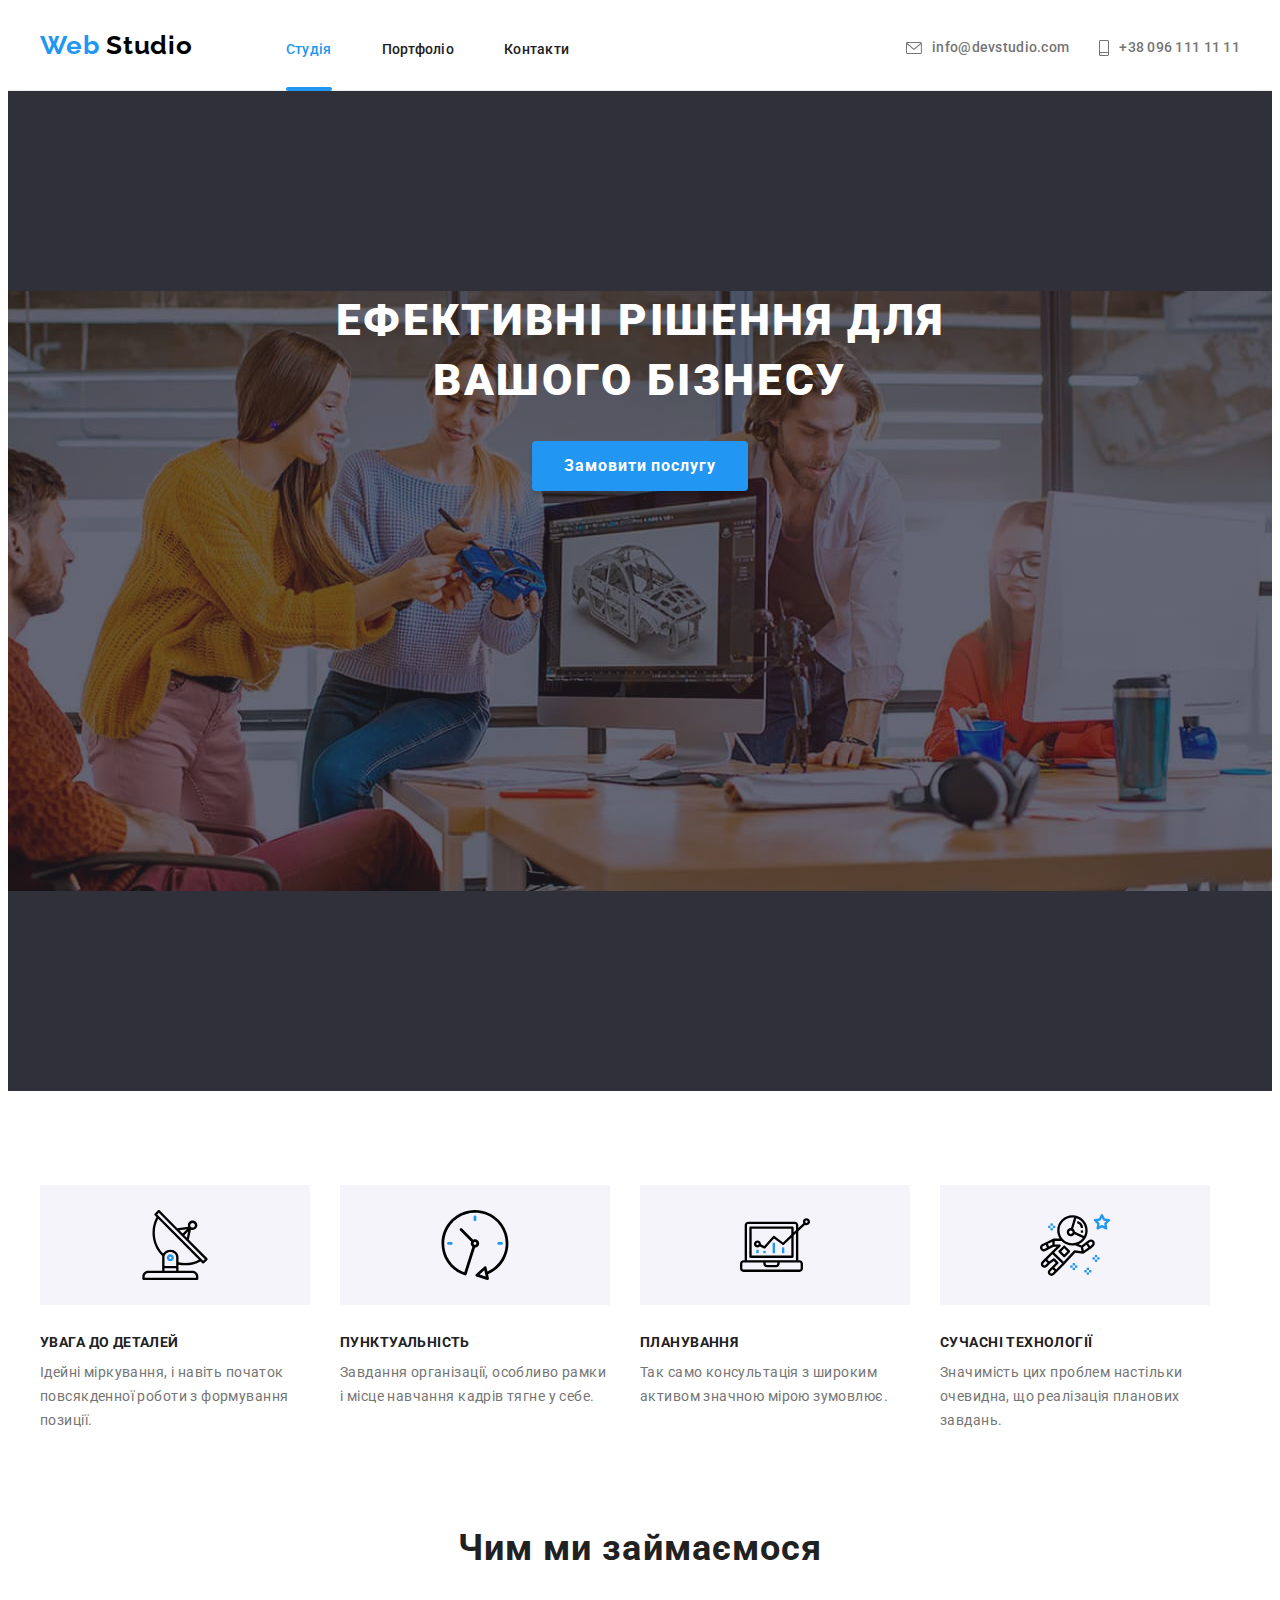
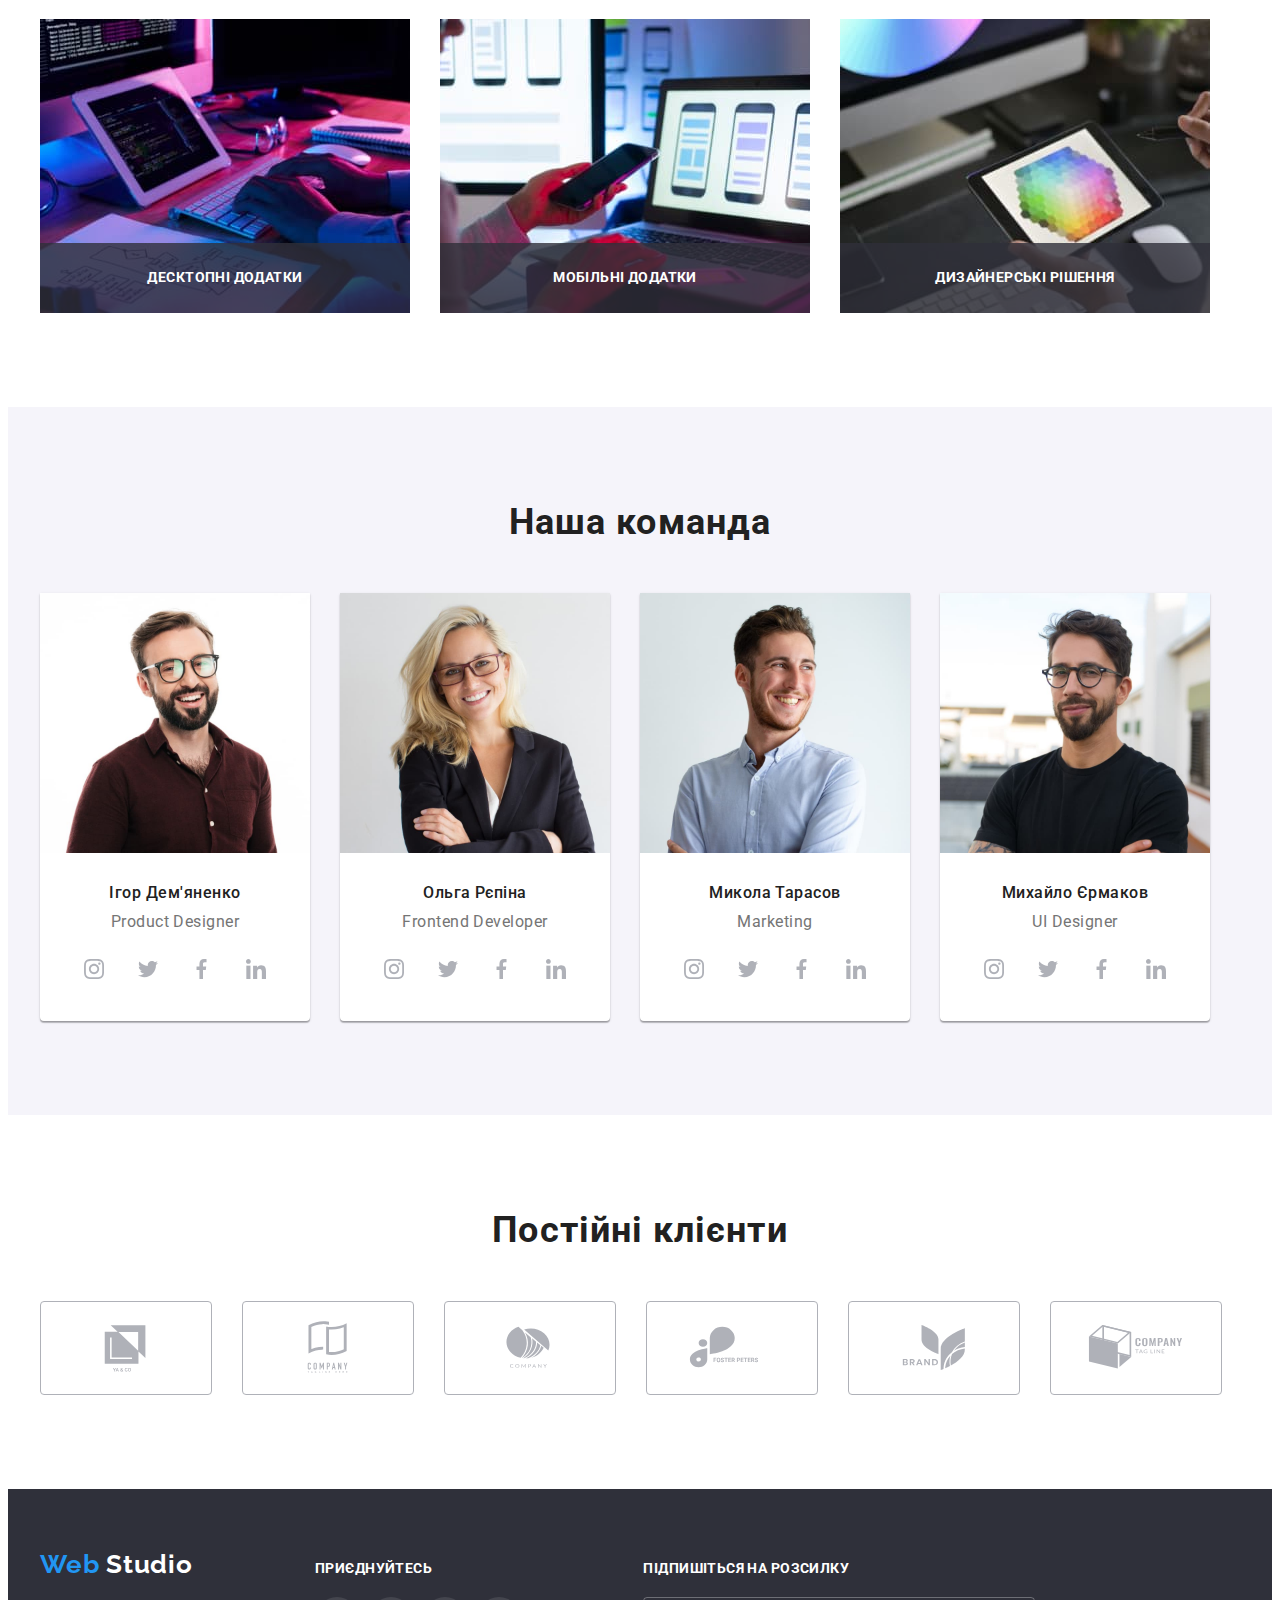
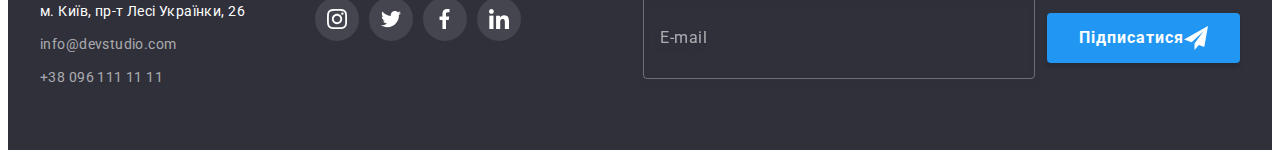
==== index.html @ bc2f4145 "Initial commit" ====
<!DOCTYPE html>
<html lang="uk">
	<head>
		<meta charset="UTF-8" />
		<meta http-equiv="X-UA-Compatible" content="IE=edge" />
		<meta name="viewport" content="width=device-width, initial-scale=1.0" />
		<title>Студія</title>
		<link
			href="https://fonts.googleapis.com/css2?family=Raleway:wght@700&family=Roboto:wght@400;500;700;900&display=swap"
			rel="stylesheet"
		/>
		<link
			rel="stylesheet"
			href="https://cdnjs.cloudflare.com/ajax/libs/modern-normalize/1.1.0/modern-normalize.min.css"
			integrity="sha512-wpPYUAdjBVSE4KJnH1VR1HeZfpl1ub8YT/NKx4PuQ5NmX2tKuGu6U/JRp5y+Y8XG2tV+wKQpNHVUX03MfMFn9Q=="
			crossorigin="anonymous"
			referrerpolicy="no-referrer"
		/>
		<link rel="stylesheet" href="./css/main.min.css" />
	</head>
	<body>
		<header class="header">
			<div class="container">
				<div class="header__block">
					<nav class="nav">
						<a href="./index.html" lang="en" class="logo--header logo">
							<span class="logo__accent">Web</span>
							Studio
						</a>

						<ul class="list nav__list">
							<li class="nav__item"><a href="./index.html" class="nav__link nav__link--current">Студія</a></li>
							<li class="nav__item"><a href="./portfolio.html" class="nav__link">Портфоліо</a></li>
							<li class="nav__item"><a href="" class="nav__link">Контакти</a></li>
						</ul>
					</nav>
					<ul class="list contacts">
						<li>
							<a class="contacts__link" href="mailto:info@devstudio.com">
								<svg class="contacts__icon" width="16" height="12">
									<use href="./images/icons.svg#icon-envelope"></use>
								</svg>
								<span>info@devstudio.com</span>
							</a>
						</li>
						<li>
							<a class="contacts__link" href="tel:+380961111111">
								<svg class="contacts__icon" width="10" height="16">
									<use href="./images/icons.svg#icon-smartphone"></use>
								</svg>
								<span>+38 096 111 11 11</span>
							</a>
						</li>
					</ul>
				</div>
			</div>
		</header>

		<main>
			<!-- Hero -->
			<section class="hero">
				<div class="container">
					<h1 class="hero__title">
						Ефективні рішення для
						<br />
						вашого бізнесу
					</h1>
					<button class="button" type="button" data-modal-open>Замовити послугу</button>
				</div>
			</section>

			<!-- Особливості -->

			<section class="section">
				<div class="container">
					<h2 class="section__title visuallyHidden">Особливості</h2>
					<ul class="features list">
						<li class="features__item">
							<div class="features__container">
								<svg class="features-icon" width="70" height="70">
									<use href="./images/icons.svg#icon-antenna"></use>
								</svg>
							</div>
							<h3 class="features__title">УВАГА ДО ДЕТАЛЕЙ</h3>
							<p class="features__description">
								Ідейні міркування, і навіть початок повсякденної роботи з формування позиції.
							</p>
						</li>
						<li class="features__item">
							<div class="features__container">
								<svg class="features-icon" width="70" height="70">
									<use href="./images/icons.svg#icon-clock"></use>
								</svg>
							</div>
							<h3 class="features__title">ПУНКТУАЛЬНІСТЬ</h3>
							<p class="features__description">
								Завдання організації, особливо рамки і місце навчання кадрів тягне у себе.
							</p>
						</li>
						<li class="features__item">
							<div class="features__container">
								<svg class="features-icon" width="70" height="70">
									<use href="./images/icons.svg#icon-diagram"></use>
								</svg>
							</div>
							<h3 class="features__title">ПЛАНУВАННЯ</h3>
							<p class="features__description">Так само консультація з широким активом значною мірою зумовлює.</p>
						</li>
						<li class="features__item">
							<div class="features__container">
								<svg class="features-icon" width="70" height="70">
									<use href="./images/icons.svg#icon-astronaut"></use>
								</svg>
							</div>
							<h3 class="features__title">СУЧАСНІ ТЕХНОЛОГІЇ</h3>
							<p class="features__description">
								Значимість цих проблем настільки очевидна, що реалізація планових завдань.
							</p>
						</li>
					</ul>
				</div>
			</section>

			<!-- Чим ми займаємося -->
			<section class="section section--works">
				<div class="container">
					<h2 class="section__title">Чим ми займаємося</h2>
					<ul class="examples list">
						<li class="examples__item">
							<img src="./images/img-block3-1.jpg" alt="Ноутбук і клавіатура" width="370" height="294" />
							<div class="examples__case"><h3 class="examples__title">Десктопні додатки</h3></div>
						</li>
						<li class="examples__item">
							<img src="./images/img-block3-2.jpg" alt="Телефон" width="370" height="294" />
							<div class="examples__case"><h3 class="examples__title">Мобільні додатки</h3></div>
						</li>
						<li class="examples__item">
							<img src="./images/img-block3-3.jpg" alt="Планшет" width="370" height="294" />
							<div class="examples__case"><h3 class="examples__title">Дизайнерські рішення</h3></div>
						</li>
					</ul>
				</div>
			</section>

			<!-- Наша команда  -->
			<section class="section section--team">
				<div class="container">
					<h2 class="section__title">Наша команда</h2>
					<ul class="team list">
						<li class="team__item">
							<img class="team__img" src="./images/ihor.jpg" alt="Член команди Ігор" width="270" height="260" />
							<h3 class="team__title">Ігор Дем'яненко</h3>
							<p class="team__description">Product Designer</p>
							<ul class="socials list">
								<li>
									<a
										href=""
										class="socials__link"
										target="_blank"
										rel="noreferrer noopener"
										aria-label="Instagram-icon"
									>
										<svg class="socials__icon" width="20" height="20">
											<use href="./images/icons.svg#icon-instagram"></use>
										</svg>
									</a>
								</li>
								<li>
									<a href="" class="socials__link" target="_blank" rel="noreferrer noopener" aria-label="Twitter-icon">
										<svg class="socials__icon" width="20" height="20">
											<use href="./images/icons.svg#icon-twitter"></use>
										</svg>
									</a>
								</li>
								<li>
									<a href="" class="socials__link" target="_blank" rel="noreferrer noopener" aria-label="Facebook-icon">
										<svg class="socials__icon" width="20" height="20">
											<use href="./images/icons.svg#icon-fecabook"></use>
										</svg>
									</a>
								</li>
								<li>
									<a href="" class="socials__link" target="_blank" rel="noreferrer noopener" aria-label="Linkedin-icon">
										<svg class="socials__icon" width="20" height="20">
											<use href="./images/icons.svg#icon-linkedin"></use>
										</svg>
									</a>
								</li>
							</ul>
						</li>
						<li class="team__item">
							<img class="team__img" src="./images/olga.jpg" alt="Член команди Ольга" width="270" height="260" />
							<h3 class="team__title">Ольга Рєпіна</h3>
							<p class="team__description">Frontend Developer</p>
							<ul class="socials list">
								<li>
									<a
										href=""
										class="socials__link"
										target="_blank"
										rel="noreferrer noopener"
										aria-label="Instagram-icon"
									>
										<svg class="socials__icon" width="20" height="20">
											<use href="./images/icons.svg#icon-instagram"></use>
										</svg>
									</a>
								</li>
								<li>
									<a href="" class="socials__link" target="_blank" rel="noreferrer noopener" aria-label="Twitter-icon">
										<svg class="socials__icon" width="20" height="20">
											<use href="./images/icons.svg#icon-twitter"></use>
										</svg>
									</a>
								</li>
								<li>
									<a href="" class="socials__link" target="_blank" rel="noreferrer noopener" aria-label="Facebook-icon">
										<svg class="socials__icon" width="20" height="20">
											<use href="./images/icons.svg#icon-fecabook"></use>
										</svg>
									</a>
								</li>
								<li>
									<a href="" class="socials__link" target="_blank" rel="noreferrer noopener" aria-label="Linkedin-icon">
										<svg class="socials__icon" width="20" height="20">
											<use href="./images/icons.svg#icon-linkedin"></use>
										</svg>
									</a>
								</li>
							</ul>
						</li>
						<li class="team__item">
							<img class="team__img" src="./images/mykola.jpg" alt="Член команди Микола" width="270" height="260" />
							<h3 class="team__title">Микола Тарасов</h3>
							<p class="team__description">Marketing</p>
							<ul class="socials list">
								<li>
									<a
										href=""
										class="socials__link"
										target="_blank"
										rel="noreferrer noopener"
										aria-label="Instagram-icon"
									>
										<svg class="socials__icon" width="20" height="20">
											<use href="./images/icons.svg#icon-instagram"></use>
										</svg>
									</a>
								</li>
								<li>
									<a href="" class="socials__link" target="_blank" rel="noreferrer noopener" aria-label="Twitter-icon">
										<svg class="socials__icon" width="20" height="20">
											<use href="./images/icons.svg#icon-twitter"></use>
										</svg>
									</a>
								</li>
								<li>
									<a href="" class="socials__link" target="_blank" rel="noreferrer noopener" aria-label="Facebook-icon">
										<svg class="socials__icon" width="20" height="20">
											<use href="./images/icons.svg#icon-fecabook"></use>
										</svg>
									</a>
								</li>
								<li>
									<a href="" class="socials__link" target="_blank" rel="noreferrer noopener" aria-label="Linkedin-icon">
										<svg class="socials__icon" width="20" height="20">
											<use href="./images/icons.svg#icon-linkedin"></use>
										</svg>
									</a>
								</li>
							</ul>
						</li>
						<li class="team__item">
							<img class="team__img" src="./images/mykhailo.jpg" alt="Член команди Михайло" width="270" height="260" />
							<h3 class="team__title">Михайло Єрмаков</h3>
							<p class="team__description">UI Designer</p>
							<ul class="socials list">
								<li>
									<a
										href=""
										class="socials__link"
										target="_blank"
										rel="noreferrer noopener"
										aria-label="Instagram-icon"
									>
										<svg class="socials__icon" width="20" height="20">
											<use href="./images/icons.svg#icon-instagram"></use>
										</svg>
									</a>
								</li>
								<li>
									<a href="" class="socials__link" target="_blank" rel="noreferrer noopener" aria-label="Twitter-icon">
										<svg class="socials__icon" width="20" height="20">
											<use href="./images/icons.svg#icon-twitter"></use>
										</svg>
									</a>
								</li>
								<li>
									<a href="" class="socials__link" target="_blank" rel="noreferrer noopener" aria-label="Facebook-icon">
										<svg class="socials__icon" width="20" height="20">
											<use href="./images/icons.svg#icon-fecabook"></use>
										</svg>
									</a>
								</li>
								<li>
									<a href="" class="socials__link" target="_blank" rel="noreferrer noopener" aria-label="Linkedin-icon">
										<svg class="socials__icon" width="20" height="20">
											<use href="./images/icons.svg#icon-linkedin"></use>
										</svg>
									</a>
								</li>
							</ul>
						</li>
					</ul>
				</div>
			</section>

			<!-- Клієнти -->

			<section class="section">
				<div class="container">
					<h2 class="section__title">Постійні клієнти</h2>

					<ul class="clients list">
						<li>
							<a href="" class="clients__link" target="_blank" rel="noreferrer noopener" aria-label="Company 1">
								<svg class="clients__icon" width="106" height="60">
									<use href="./images/icons.svg#icon-ya-co"></use>
								</svg>
							</a>
						</li>
						<li>
							<a href="" class="clients__link" target="_blank" rel="noreferrer noopener" aria-label="Company 2">
								<svg class="clients__icon" width="106" height="60">
									<use href="./images/icons.svg#icon-tagline-here"></use>
								</svg>
							</a>
						</li>
						<li>
							<a href="" class="clients__link" target="_blank" rel="noreferrer noopener" aria-label="Company 3">
								<svg class="clients__icon" width="106" height="60">
									<use href="./images/icons.svg#icon-company"></use>
								</svg>
							</a>
						</li>
						<li>
							<a href="" class="clients__link" target="_blank" rel="noreferrer noopener" aria-label="Company 4">
								<svg class="clients__icon" width="106" height="60">
									<use href="./images/icons.svg#icon-foster"></use>
								</svg>
							</a>
						</li>
						<li>
							<a href="" class="clients__link" target="_blank" rel="noreferrer noopener" aria-label="Company 5">
								<svg class="clients__icon" width="106" height="60">
									<use href="./images/icons.svg#icon-brand"></use>
								</svg>
							</a>
						</li>
						<li>
							<a href="" class="clients__link" target="_blank" rel="noreferrer noopener" aria-label="Company 6">
								<svg class="clients__icon" width="106" height="60">
									<use href="./images/icons.svg#icon-tag-line"></use>
								</svg>
							</a>
						</li>
					</ul>
				</div>
			</section>
		</main>

		<footer class="footer">
			<div class="container">
				<div class="footer--flex">
					<div>
						<a class="logo--footer logo" href="./index.html" lang="en">
							<span class="logo__accent">Web</span>
							Studio
						</a>
						<address>
							<ul class="address list">
								<li class="address__item">
									<a
										href="https://www.google.com/maps/d/embed?mid=10uSM3H-mIU3GznYo2szRIEphczw&hl=en_US&ehbc=2E312F"
										target="_blank"
										rel="noopener noreferrer nofollow"
										class="address__link address__link--location"
									>
										м. Київ, пр-т Лесі Українки, 26
									</a>
								</li>
								<li class="address__item">
									<a class="address__link" href="mailto:info@devstudio.com">info@devstudio.com</a>
								</li>
								<li class="address__item"><a class="address__link" href="tel:+380961111111">+38 096 111 11 11</a></li>
							</ul>
						</address>
					</div>
					<div>
						<p class="footer__text">приєднуйтесь</p>
						<ul class="socials list">
							<li>
								<a
									href=""
									class="socials__link--footer socials__link"
									target="_blank"
									rel="noreferrer noopener"
									aria-label="Instagram-icon"
								>
									<svg class="socials__icon" width="20" height="20">
										<use href="./images/icons.svg#icon-instagram"></use>
									</svg>
								</a>
							</li>
							<li>
								<a
									href=""
									class="socials__link--footer socials__link"
									target="_blank"
									rel="noreferrer noopener"
									aria-label="Twitter-icon"
								>
									<svg class="socials__icon" width="20" height="20">
										<use href="./images/icons.svg#icon-twitter"></use>
									</svg>
								</a>
							</li>
							<li>
								<a
									href=""
									class="socials__link--footer socials__link"
									target="_blank"
									rel="noreferrer noopener"
									aria-label="Facebook-icon"
								>
									<svg class="socials__icon" width="20" height="20">
										<use href="./images/icons.svg#icon-fecabook"></use>
									</svg>
								</a>
							</li>
							<li>
								<a
									href=""
									class="socials__link--footer socials__link"
									target="_blank"
									rel="noreferrer noopener"
									aria-label="Linkedin-icon"
								>
									<svg class="socials__icon" width="20" height="20">
										<use href="./images/icons.svg#icon-linkedin"></use>
									</svg>
								</a>
							</li>
						</ul>
					</div>
					<div class="subscription">
						<p class="footer__text">Підпишіться на розсилку</p>
						<form class="form">
							<input class="form__field" type="email" name="email" placeholder="E-mail" />
							<button class="button" type="submit" data-modal-open>
								Підписатися
								<svg class="button__icon" width="24" height="24">
									<use href="./images/icons.svg#icon-send"></use>
								</svg>
							</button>
						</form>
					</div>
				</div>
			</div>
		</footer>
		<!-- Модальне вікно -->
		<div class="backdrop is-hidden" data-modal>
			<div class="modal">
				<button type="button" class="close" data-modal-close>
					<svg class="close__icon" width="18" height="18">
						<use href="./images/icons.svg#icon-close"></use>
					</svg>
				</button>
				<div class="container--form">
					<strong class="modal__label">Залиште свої дані, ми вам передзвонимо</strong>
					<form class="modalform">
						<div class="modalform__part">
							<label for="name" class="modalform__label">Ім'я</label>
							<div class="modalform__wrapper">
								<input type="text" name="username" id="name" class="modalform__field" />
								<svg class="modalform__icon" width="18" height="18">
									<use href="./images/icons.svg#icon-person"></use>
								</svg>
							</div>
						</div>
						<div class="modalform__part">
							<label for="telephone" class="modalform__label">Телефон</label>
							<div class="modalform__wrapper">
								<input type="tel" name="telephone" id="telephone" class="modalform__field" />
								<svg class="modalform__icon" width="18" height="18">
									<use href="./images/icons.svg#icon-phone"></use>
								</svg>
							</div>
						</div>
						<div class="modalform__part">
							<label for="mail" class="modalform__label">Пошта</label>
							<div class="modalform__wrapper">
								<input type="email" name="email" id="mail" class="modalform__field" />
								<svg class="modalform__icon" width="18" height="18">
									<use href="./images/icons.svg#icon-email"></use>
								</svg>
							</div>
						</div>
						<div class="modalform__textarea">
							<label for="user_message" class="modalform__label">Коментар</label>
							<textarea
								class="modalform__field--textarea modalform__field"
								name="comment"
								id="user_message"
								rows="5"
								placeholder="Введіть текст"
							></textarea>
						</div>
						<div class="modalform__agreement">
							<input class="modalform__checkbox" type="checkbox" id="user_agreement" />
							<label class="modalform__text" for="user_agreement">
								Погоджуюся з розсилкою та приймаю
								<a class="modalform__link" href="">Умови договору</a>
							</label>
						</div>
						<button class="button button--modal" type="submit" data-modal-open>Відправити</button>
					</form>
				</div>
			</div>
		</div>

		<script src="./modal.js"></script>
	</body>
</html>
---- css/main.min.css ----
.list{list-style:none}h1,h2,h3,h4,h5,h6,p,ul{margin:0;padding:0}img{display:block;max-width:100%;height:auto}body{background-color:#fff;color:#757575;font-family:Roboto,sans-serif}.container{width:1200px;padding-left:15px;padding-right:15px;margin:0 auto}.section{padding-top:94px;padding-bottom:94px}.section__title{margin-bottom:50px;color:#212121;font-size:36px;line-height:1.17;text-align:center;letter-spacing:.03em}.visuallyHidden{position:absolute;white-space:nowrap;width:1px;height:1px;overflow:hidden;border:0;padding:0;clip:rect(0 0 0 0);-webkit-clip-path:inset(50%);clip-path:inset(50%);margin:-1px}.button{margin-left:auto;margin-right:auto;padding:10px 32px;border:0;-webkit-box-shadow:0px 4px 4px rgba(0,0,0,.15);box-shadow:0px 4px 4px rgba(0,0,0,.15);border-radius:4px;background-color:#2196f3;color:#fff;font-family:"Roboto";font-style:normal;font-weight:700;font-size:16px;line-height:1.88;display:-webkit-box;display:-ms-flexbox;display:flex;-webkit-box-align:center;-ms-flex-align:center;align-items:center;text-align:center;letter-spacing:.06em;-webkit-transition:-webkit-transform 250ms cubic-bezier(0.4, 0, 0.2, 1);transition:-webkit-transform 250ms cubic-bezier(0.4, 0, 0.2, 1);transition:transform 250ms cubic-bezier(0.4, 0, 0.2, 1);transition:transform 250ms cubic-bezier(0.4, 0, 0.2, 1), -webkit-transform 250ms cubic-bezier(0.4, 0, 0.2, 1);-webkit-transform:scale(1);transform:scale(1);cursor:pointer}.button:hover,.button:focus{-webkit-transform:scale(1.1);transform:scale(1.1)}.button--footer{display:-webkit-box;display:-ms-flexbox;display:flex;-webkit-box-align:center;-ms-flex-align:center;align-items:center;gap:10px;padding-left:28px;padding-right:28px}.button__icon{fill:currentColor}.button--modal{padding-left:52px;padding-right:52px}.logo{text-decoration:none;font-family:Raleway,sans-serif;font-weight:700;font-size:26px;line-height:1.19;letter-spacing:.03em}.logo--header{color:#000}.logo__accent{color:#2196f3}.logo--footer{display:inline-block;margin-bottom:20px;color:#fff}.header{padding-top:0;padding-bottom:0;border-style:solid;border-color:#ececec;border-right-width:0;border-top-width:0;border-left-width:0;border-bottom-width:1px}.header__block{display:-webkit-box;display:-ms-flexbox;display:flex;-webkit-box-align:baseline;-ms-flex-align:baseline;align-items:baseline}.nav{display:-webkit-box;display:-ms-flexbox;display:flex;-webkit-box-align:baseline;-ms-flex-align:baseline;align-items:baseline}.nav__list{display:-webkit-box;display:-ms-flexbox;display:flex;margin-left:93px;gap:50px}.contacts{display:-webkit-box;display:-ms-flexbox;display:flex;-webkit-box-align:center;-ms-flex-align:center;align-items:center;margin-left:auto;gap:30px}.nav__list,.contacts{font-weight:500;font-size:14px;line-height:1.14;letter-spacing:.02em}.nav__link{display:block;padding-top:32px;padding-bottom:32px;color:#212121;text-decoration:none;-webkit-transition:color 250ms cubic-bezier(0.4, 0, 0.2, 1);transition:color 250ms cubic-bezier(0.4, 0, 0.2, 1)}.nav__link:hover,.nav__link:focus{color:#2196f3}.contacts__link{display:-webkit-box;display:-ms-flexbox;display:flex;-webkit-box-align:center;-ms-flex-align:center;align-items:center;gap:10px;padding-top:32px;padding-bottom:32px;color:#757575;text-decoration:none;-webkit-transition:color 250ms cubic-bezier(0.4, 0, 0.2, 1);transition:color 250ms cubic-bezier(0.4, 0, 0.2, 1)}.contacts__link:hover,.contacts__link:focus{color:#2196f3}.contacts__icon{fill:currentColor}.nav__link--current{position:relative;color:#2196f3}.nav__link--current::after{position:absolute;left:0;bottom:0;-webkit-transform:translateY(1px);transform:translateY(1px);content:"";display:inline-block;width:100%;height:4px;background-color:#2196f3;border-radius:2px}.hero{max-width:1600px;height:600px;margin:0 auto;padding-top:200px;padding-bottom:200px;background-color:#2f303a;background-image:-webkit-gradient(linear, right top, left top, from(rgba(47, 48, 58, 0.4)), to(rgba(47, 48, 58, 0.4))),url(../images/hero.jpg);background-image:linear-gradient(to left, rgba(47, 48, 58, 0.4), rgba(47, 48, 58, 0.4)),url(../images/hero.jpg);background-repeat:no-repeat;background-position:center}.hero__title{margin-bottom:30px;color:#fff;font-weight:900;font-size:44px;line-height:1.36;text-align:center;letter-spacing:.06em;text-transform:uppercase}.features{display:-webkit-box;display:-ms-flexbox;display:flex;gap:30px}.features__container{display:-webkit-box;display:-ms-flexbox;display:flex;-webkit-box-pack:center;-ms-flex-pack:center;justify-content:center;-webkit-box-align:center;-ms-flex-align:center;align-items:center;width:270px;height:120px;margin-bottom:30px;background-color:#f5f4fa}.features__item{--items: 4;-ms-flex-preferred-size:calc((100%- (3-1) *30px) /3);flex-basis:calc((100%- (3-1) *30px) /3)}.features__title{padding-bottom:10px;color:#212121;font-size:14px;line-height:1.14;letter-spacing:.03em;text-transform:uppercase}.features__description{width:270px;font-size:14px;line-height:1.71;letter-spacing:.03em}.section--works{padding-top:0}.examples{display:-webkit-box;display:-ms-flexbox;display:flex;gap:30px}.examples__item{position:relative}.examples__case{position:absolute;bottom:0;left:0;display:-webkit-box;display:-ms-flexbox;display:flex;width:100%;min-height:70px;-webkit-box-align:center;-ms-flex-align:center;align-items:center;-webkit-box-pack:center;-ms-flex-pack:center;justify-content:center;background-color:rgba(47,48,58,.8);z-index:10}.examples__title{font-size:14px;line-height:1.14;text-align:center;letter-spacing:.03em;text-transform:uppercase;color:#fff}.section--team{background-color:#f5f4fa}.team{display:-webkit-box;display:-ms-flexbox;display:flex;gap:30px}.team__item{width:270px;height:428px;background:#fff;-webkit-box-shadow:0px 1px 3px rgba(0,0,0,.12),0px 1px 1px rgba(0,0,0,.14),0px 2px 1px rgba(0,0,0,.2);box-shadow:0px 1px 3px rgba(0,0,0,.12),0px 1px 1px rgba(0,0,0,.14),0px 2px 1px rgba(0,0,0,.2);border-radius:0px 0px 4px 4px}.team__img{margin-bottom:30px}.team__title{margin-bottom:10px;color:#212121;font-weight:500;font-size:16px;line-height:1.19;text-align:center;letter-spacing:.03em}.team__description{margin-bottom:16px;font-size:16px;line-height:1.19;text-align:center;letter-spacing:.03em}.socials{display:-webkit-box;display:-ms-flexbox;display:flex;-webkit-box-pack:center;-ms-flex-pack:center;justify-content:center;-webkit-box-align:center;-ms-flex-align:center;align-items:center;gap:10px}.socials__link{display:-webkit-box;display:-ms-flexbox;display:flex;-webkit-box-pack:center;-ms-flex-pack:center;justify-content:center;-webkit-box-align:center;-ms-flex-align:center;align-items:center;width:44px;height:44px;border-radius:50%;color:#afb1b8;-webkit-transition:color 250ms cubic-bezier(0.4, 0, 0.2, 1),background-color 250ms cubic-bezier(0.4, 0, 0.2, 1);transition:color 250ms cubic-bezier(0.4, 0, 0.2, 1),background-color 250ms cubic-bezier(0.4, 0, 0.2, 1)}.socials__link:hover,.socials__link:focus{background-color:#2196f3;color:#fff}.socials__icon{display:block;fill:currentColor}.socials__link--footer{color:#fff;background-color:rgba(255,255,255,.1);-webkit-transition:background-color 250ms cubic-bezier(0.4, 0, 0.2, 1);transition:background-color 250ms cubic-bezier(0.4, 0, 0.2, 1)}.clients{display:-webkit-box;display:-ms-flexbox;display:flex;-webkit-box-align:center;-ms-flex-align:center;align-items:center;gap:30px}.clients__link{display:-webkit-box;display:-ms-flexbox;display:flex;-webkit-box-pack:center;-ms-flex-pack:center;justify-content:center;-webkit-box-align:center;-ms-flex-align:center;align-items:center;width:170px;height:92px;color:#afb1b8;border:1px solid #afb1b8;border-radius:4px;-webkit-transition:color 250ms cubic-bezier(0.4, 0, 0.2, 1),border 250ms cubic-bezier(0.4, 0, 0.2, 1);transition:color 250ms cubic-bezier(0.4, 0, 0.2, 1),border 250ms cubic-bezier(0.4, 0, 0.2, 1)}.clients__link:hover,.clients__link:focus{color:#2196f3;border:1px solid #2196f3}.clients__icon{display:block;fill:currentColor}.footer{background-color:#2f303a;padding-top:60px;padding-bottom:60px}.footer--flex{display:-webkit-box;display:-ms-flexbox;display:flex;gap:70px;-webkit-box-align:baseline;-ms-flex-align:baseline;align-items:baseline}.address__item:not(:last-child){margin-bottom:9px}.address__link{color:rgba(255,255,255,.6);text-decoration:none;font-family:"Roboto";font-style:normal;font-weight:400;font-size:14px;line-height:1.71;letter-spacing:.03em}.address__link--location{color:#fff}.footer__text{margin-bottom:20px;font-weight:700;font-size:14px;line-height:1.14;letter-spacing:.03em;text-transform:uppercase;color:#fff}.subscription{margin-left:auto}.form{display:-webkit-box;display:-ms-flexbox;display:flex;-webkit-box-align:center;-ms-flex-align:center;align-items:center;gap:12px}.form__field{width:358px;height:50px;border:1px solid rgba(255,255,255,.3);-webkit-filter:drop-shadow(0px 4px 4px rgba(0, 0, 0, 0.15));filter:drop-shadow(0px 4px 4px rgba(0, 0, 0, 0.15));border-radius:4px;padding:15px 16px;font-family:inherit;font-size:inherit;outline:1px solid rgba(0,0,0,0);background-color:inherit;-webkit-transition:outline 250ms cubic-bezier(0.4, 0, 0.2, 1);transition:outline 250ms cubic-bezier(0.4, 0, 0.2, 1)}.form__field:focus{outline:1px solid #2196f3}.form__field::-webkit-input-placeholder{font-size:16px;line-height:1.25;-webkit-box-align:center;align-items:center;letter-spacing:.03em;color:rgba(255,255,255,.6)}.form__field::-moz-placeholder{font-size:16px;line-height:1.25;align-items:center;letter-spacing:.03em;color:rgba(255,255,255,.6)}.form__field:-ms-input-placeholder{font-size:16px;line-height:1.25;-ms-flex-align:center;align-items:center;letter-spacing:.03em;color:rgba(255,255,255,.6)}.form__field::-ms-input-placeholder{font-size:16px;line-height:1.25;-ms-flex-align:center;align-items:center;letter-spacing:.03em;color:rgba(255,255,255,.6)}.form__field::placeholder{font-size:16px;line-height:1.25;-webkit-box-align:center;-ms-flex-align:center;align-items:center;letter-spacing:.03em;color:rgba(255,255,255,.6)}.backdrop{position:fixed;top:0;left:0;width:100%;height:100%;background-color:rgba(0,0,0,.2);opacity:1;-webkit-transition:opacity 250ms cubic-bezier(0.4, 0, 0.2, 1),visibility 250ms cubic-bezier(0.4, 0, 0.2, 1);transition:opacity 250ms cubic-bezier(0.4, 0, 0.2, 1),visibility 250ms cubic-bezier(0.4, 0, 0.2, 1);z-index:100}.backdrop.is-hidden{visibility:hidden;opacity:0;pointer-events:none}.backdrop.is-hidden .modal{-webkit-transform:translate(-50%, -50%) scale(0.8);transform:translate(-50%, -50%) scale(0.8)}.modal{position:absolute;top:50%;left:50%;-webkit-transform:translate(-50%, -50%) scale(1);transform:translate(-50%, -50%) scale(1);width:528px;min-height:581px;padding:40px;background-color:#fff;-webkit-transition:-webkit-transform 250ms cubic-bezier(0.4, 0, 0.2, 1);transition:-webkit-transform 250ms cubic-bezier(0.4, 0, 0.2, 1);transition:transform 250ms cubic-bezier(0.4, 0, 0.2, 1);transition:transform 250ms cubic-bezier(0.4, 0, 0.2, 1), -webkit-transform 250ms cubic-bezier(0.4, 0, 0.2, 1);z-index:1000}.close{position:absolute;top:8px;right:8px;display:-webkit-box;display:-ms-flexbox;display:flex;-webkit-box-pack:center;-ms-flex-pack:center;justify-content:center;-webkit-box-align:center;-ms-flex-align:center;align-items:center;width:30px;height:30px;border:1px solid rgba(0,0,0,.1);border-radius:50%;background-color:#fff;-webkit-transition:color 250ms cubic-bezier(0.4, 0, 0.2, 1);transition:color 250ms cubic-bezier(0.4, 0, 0.2, 1);cursor:pointer}.close:hover{color:#2196f3}.close__icon{fill:currentColor}.container--form{display:-webkit-box;display:-ms-flexbox;display:flex;-webkit-box-orient:vertical;-webkit-box-direction:normal;-ms-flex-direction:column;flex-direction:column;-webkit-box-align:center;-ms-flex-align:center;align-items:center}.modal__label{display:inline-block;font-size:20px;line-height:1.15;letter-spacing:.03em;color:#212121;margin-bottom:12px}.modalform{display:-webkit-box;display:-ms-flexbox;display:flex;-webkit-box-orient:vertical;-webkit-box-direction:normal;-ms-flex-direction:column;flex-direction:column}.modalform__part{display:-webkit-box;display:-ms-flexbox;display:flex;-webkit-box-orient:vertical;-webkit-box-direction:normal;-ms-flex-direction:column;flex-direction:column;margin-bottom:10px}.modalform__wrapper{position:relative}.modalform__wrapper:focus-within>.modalform__icon{fill:#2196f3}.modalform__label{font-size:12px;line-height:1.17;letter-spacing:.01em;color:#757575;margin-bottom:4px}.modalform__icon{position:absolute;top:50%;left:12px;-webkit-transform:translateY(-50%);transform:translateY(-50%);fill:currentColor;-webkit-transition:fill 250ms cubic-bezier(0.4, 0, 0.2, 1);transition:fill 250ms cubic-bezier(0.4, 0, 0.2, 1)}.modalform__field{width:448px;height:40px;border:1px solid rgba(33,33,33,.2);border-radius:4px;padding:12px 42px;font-family:inherit;font-size:inherit;outline:1px solid rgba(0,0,0,0);-webkit-transition:outline 250ms cubic-bezier(0.4, 0, 0.2, 1);transition:outline 250ms cubic-bezier(0.4, 0, 0.2, 1)}.modalform__field:focus{outline:1px solid #2196f3}.modalform__textarea{display:-webkit-box;display:-ms-flexbox;display:flex;-webkit-box-orient:vertical;-webkit-box-direction:normal;-ms-flex-direction:column;flex-direction:column;margin-bottom:20px}.modalform__field--textarea{width:448px;height:120px;padding-left:16px;padding-right:16px;resize:none}.modalform__field--textarea::-webkit-input-placeholder{font-size:12px;line-height:1.17;letter-spacing:.01em;color:rgba(117,117,117,.5)}.modalform__field--textarea::-moz-placeholder{font-size:12px;line-height:1.17;letter-spacing:.01em;color:rgba(117,117,117,.5)}.modalform__field--textarea:-ms-input-placeholder{font-size:12px;line-height:1.17;letter-spacing:.01em;color:rgba(117,117,117,.5)}.modalform__field--textarea::-ms-input-placeholder{font-size:12px;line-height:1.17;letter-spacing:.01em;color:rgba(117,117,117,.5)}.modalform__field--textarea::placeholder{font-size:12px;line-height:1.17;letter-spacing:.01em;color:rgba(117,117,117,.5)}.modalform__agreement{display:-webkit-box;display:-ms-flexbox;display:flex;-webkit-box-align:center;-ms-flex-align:center;align-items:center;gap:10px;padding-left:12px;margin-bottom:30px}.modalform__checkbox{-webkit-appearance:none;-moz-appearance:none;appearance:none;width:16px;height:15px;outline:2px solid #212121;outline-offset:-2px;border-radius:2px;background-position:center;background-repeat:no-repeat;background-size:0;background-image:url("data:image/svg+xml,%3Csvg width='13' height='10' viewBox='0 0 13 10' fill='none' xmlns='http://www.w3.org/2000/svg'%3E%3Cpath d='M1.95703 4.75166L1.88825 4.68604L1.81923 4.75141L0.93123 5.59258L0.854858 5.66492L0.930974 5.73753L4.42671 9.07236L4.49574 9.1382L4.56476 9.07236L12.069 1.91352L12.1449 1.84116L12.069 1.76881L11.1873 0.927644L11.1183 0.861826L11.0493 0.927611L4.49577 7.17353L1.95703 4.75166Z' fill='white' stroke='white' stroke-width='0.2'/%3E%3C/svg%3E%0A");-webkit-transition:outline-color 250ms cubic-bezier(0.4, 0, 0.2, 1),background-color 250ms cubic-bezier(0.4, 0, 0.2, 1);transition:outline-color 250ms cubic-bezier(0.4, 0, 0.2, 1),background-color 250ms cubic-bezier(0.4, 0, 0.2, 1)}.modalform__checkbox:checked{outline-color:#2196f3;background-color:#2196f3;background-size:11px 8px}.modalform__text{font-size:14px;line-height:1.71;letter-spacing:.03em;color:#757575;-webkit-user-select:none;-moz-user-select:none;-ms-user-select:none;user-select:none}.modalform__link{color:#2196f3;text-underline-offset:3px}.filter{display:-webkit-box;display:-ms-flexbox;display:flex;gap:8px;-webkit-box-pack:center;-ms-flex-pack:center;justify-content:center;margin-bottom:34px}.filter__marker{padding:6px 22px;border:0;border-radius:4px;background:#f5f4fa;color:#212121;font-family:"Roboto";font-style:normal;font-weight:500;font-size:16px;line-height:1.62;text-align:center;letter-spacing:.03em;-webkit-transition:background-color 250ms cubic-bezier(0.4, 0, 0.2, 1),color 250ms cubic-bezier(0.4, 0, 0.2, 1),-webkit-box-shadow 250ms cubic-bezier(0.4, 0, 0.2, 1);transition:background-color 250ms cubic-bezier(0.4, 0, 0.2, 1),color 250ms cubic-bezier(0.4, 0, 0.2, 1),-webkit-box-shadow 250ms cubic-bezier(0.4, 0, 0.2, 1);transition:background-color 250ms cubic-bezier(0.4, 0, 0.2, 1),color 250ms cubic-bezier(0.4, 0, 0.2, 1),box-shadow 250ms cubic-bezier(0.4, 0, 0.2, 1);transition:background-color 250ms cubic-bezier(0.4, 0, 0.2, 1),color 250ms cubic-bezier(0.4, 0, 0.2, 1),box-shadow 250ms cubic-bezier(0.4, 0, 0.2, 1),-webkit-box-shadow 250ms cubic-bezier(0.4, 0, 0.2, 1);cursor:pointer}.filter__marker:hover,.filter__marker:focus{-webkit-box-shadow:0px 3px 1px rgba(0,0,0,.1),0px 1px 2px rgba(0,0,0,.08),0px 2px 2px rgba(0,0,0,.12);box-shadow:0px 3px 1px rgba(0,0,0,.1),0px 1px 2px rgba(0,0,0,.08),0px 2px 2px rgba(0,0,0,.12);background-color:#2196f3;color:#fff}.filter__marker--current{padding:6px 25px;-webkit-box-shadow:0px 3px 1px rgba(0,0,0,.1),0px 1px 2px rgba(0,0,0,.08),0px 2px 2px rgba(0,0,0,.12);box-shadow:0px 3px 1px rgba(0,0,0,.1),0px 1px 2px rgba(0,0,0,.08),0px 2px 2px rgba(0,0,0,.12);background-color:#2196f3;color:#fff}.set{display:-webkit-box;display:-ms-flexbox;display:flex;-ms-flex-wrap:wrap;flex-wrap:wrap;gap:30px}.card{-ms-flex-preferred-size:calc((100%- (3-1) *30px) /3);flex-basis:calc((100%- (3-1) *30px) /3)}.card__link{-webkit-transition:-webkit-box-shadow 250ms cubic-bezier(0.4, 0, 0.2, 1);transition:-webkit-box-shadow 250ms cubic-bezier(0.4, 0, 0.2, 1);transition:box-shadow 250ms cubic-bezier(0.4, 0, 0.2, 1);transition:box-shadow 250ms cubic-bezier(0.4, 0, 0.2, 1), -webkit-box-shadow 250ms cubic-bezier(0.4, 0, 0.2, 1)}.card__link:hover,.card__link:focus{display:block;-webkit-box-shadow:0px 1px 1px rgba(0,0,0,.12),0px 4px 4px rgba(0,0,0,.06),1px 4px 6px rgba(0,0,0,.16);box-shadow:0px 1px 1px rgba(0,0,0,.12),0px 4px 4px rgba(0,0,0,.06),1px 4px 6px rgba(0,0,0,.16);-webkit-transform:translateY(0%);transform:translateY(0%)}.card__link:hover .card__blockOverflow{-webkit-transform:translateY(0%);transform:translateY(0%)}.card__case{position:relative;overflow:hidden}.card__blockOverflow{position:absolute;top:0;left:0;display:-webkit-box;display:-ms-flexbox;display:flex;-webkit-box-pack:center;-ms-flex-pack:center;justify-content:center;-webkit-box-align:center;-ms-flex-align:center;align-items:center;min-width:100%;height:294px;padding:24px;background-color:rgba(33,150,243,.9);color:#fff;-webkit-transition:-webkit-transform 250ms cubic-bezier(0.4, 0, 0.2, 1);transition:-webkit-transform 250ms cubic-bezier(0.4, 0, 0.2, 1);transition:transform 250ms cubic-bezier(0.4, 0, 0.2, 1);transition:transform 250ms cubic-bezier(0.4, 0, 0.2, 1), -webkit-transform 250ms cubic-bezier(0.4, 0, 0.2, 1);-webkit-transform:translateY(100%);transform:translateY(100%)}.card__description{font-weight:400;font-size:18px;line-height:1.56;letter-spacing:.03em}.card__text{padding:19px 23px;border:solid #eee;border-right-width:1px;border-bottom-width:1px;border-left-width:1px;border-top-width:0}.card__title{margin-bottom:4px;color:#212121;font-size:18px;line-height:2;letter-spacing:.06em}.card__class{font-size:16px;line-height:1.88;letter-spacing:.03em}/*# sourceMappingURL=main.min.css.map */
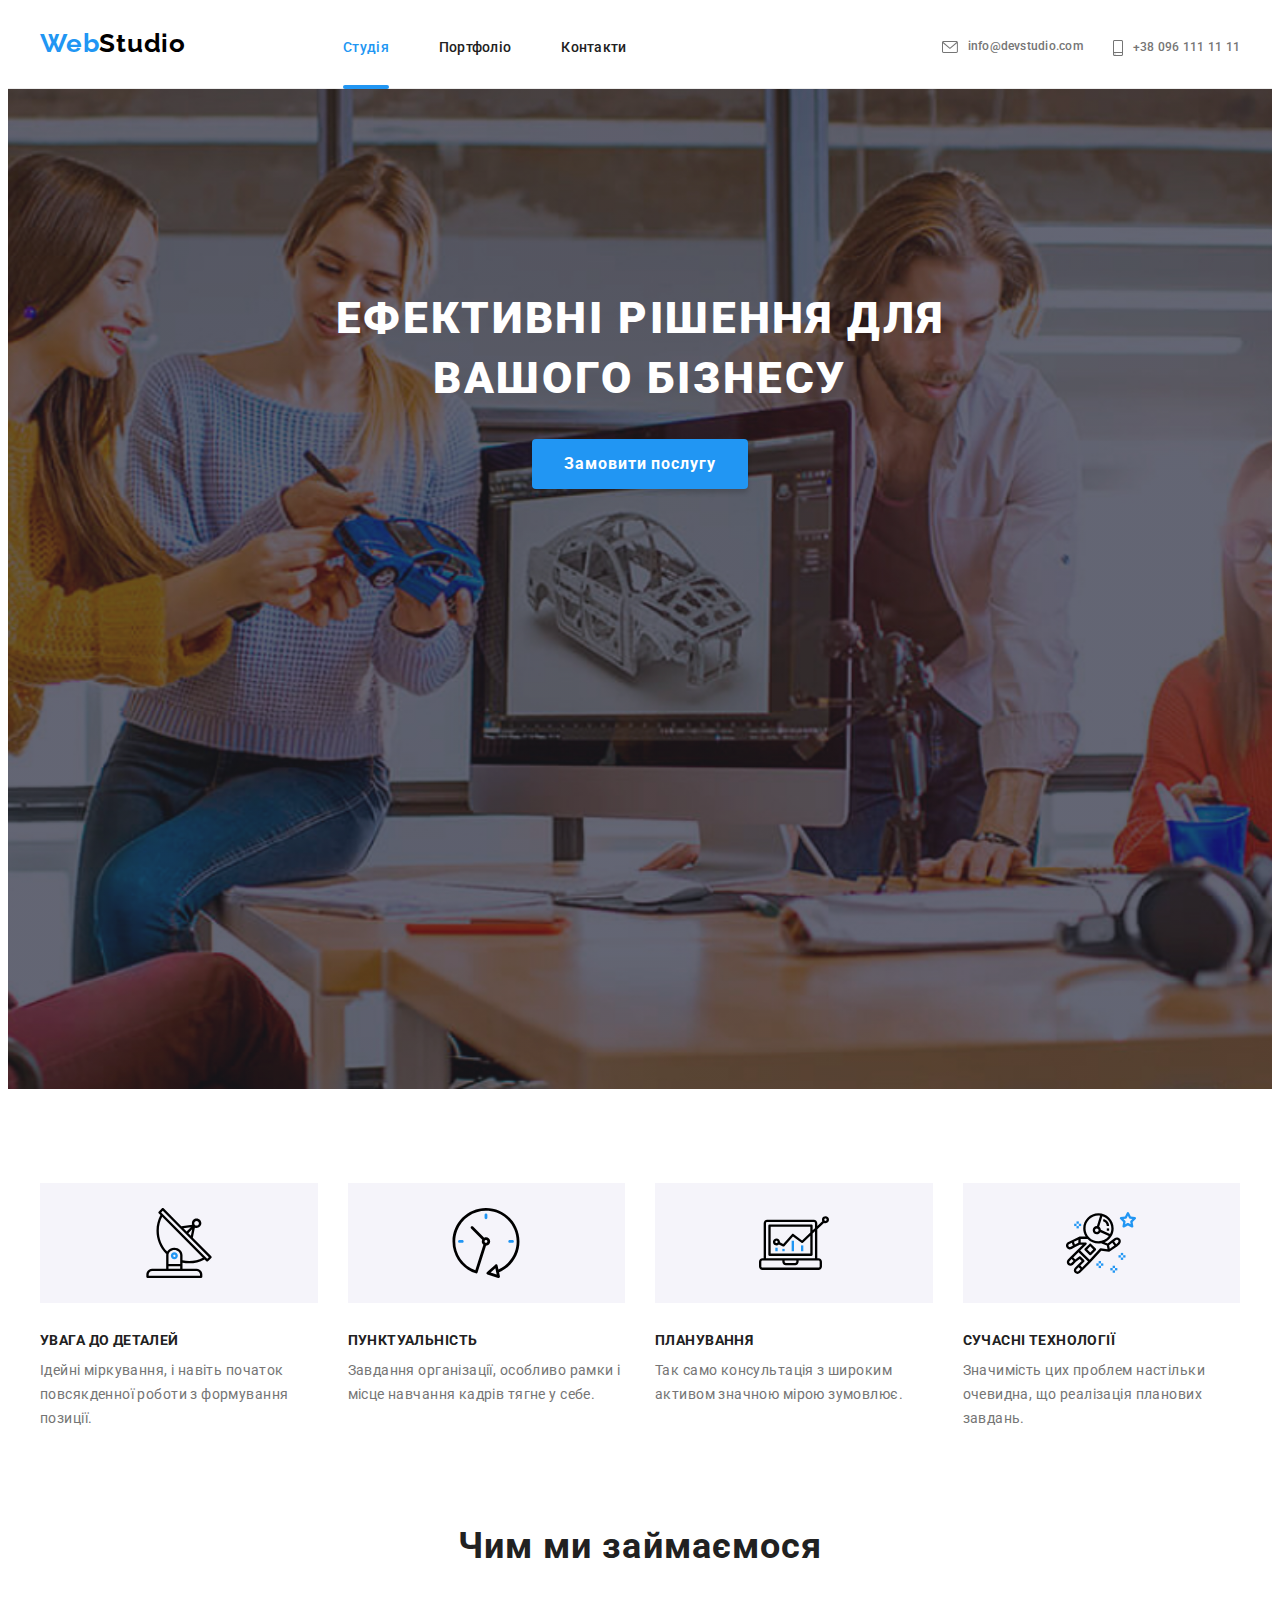
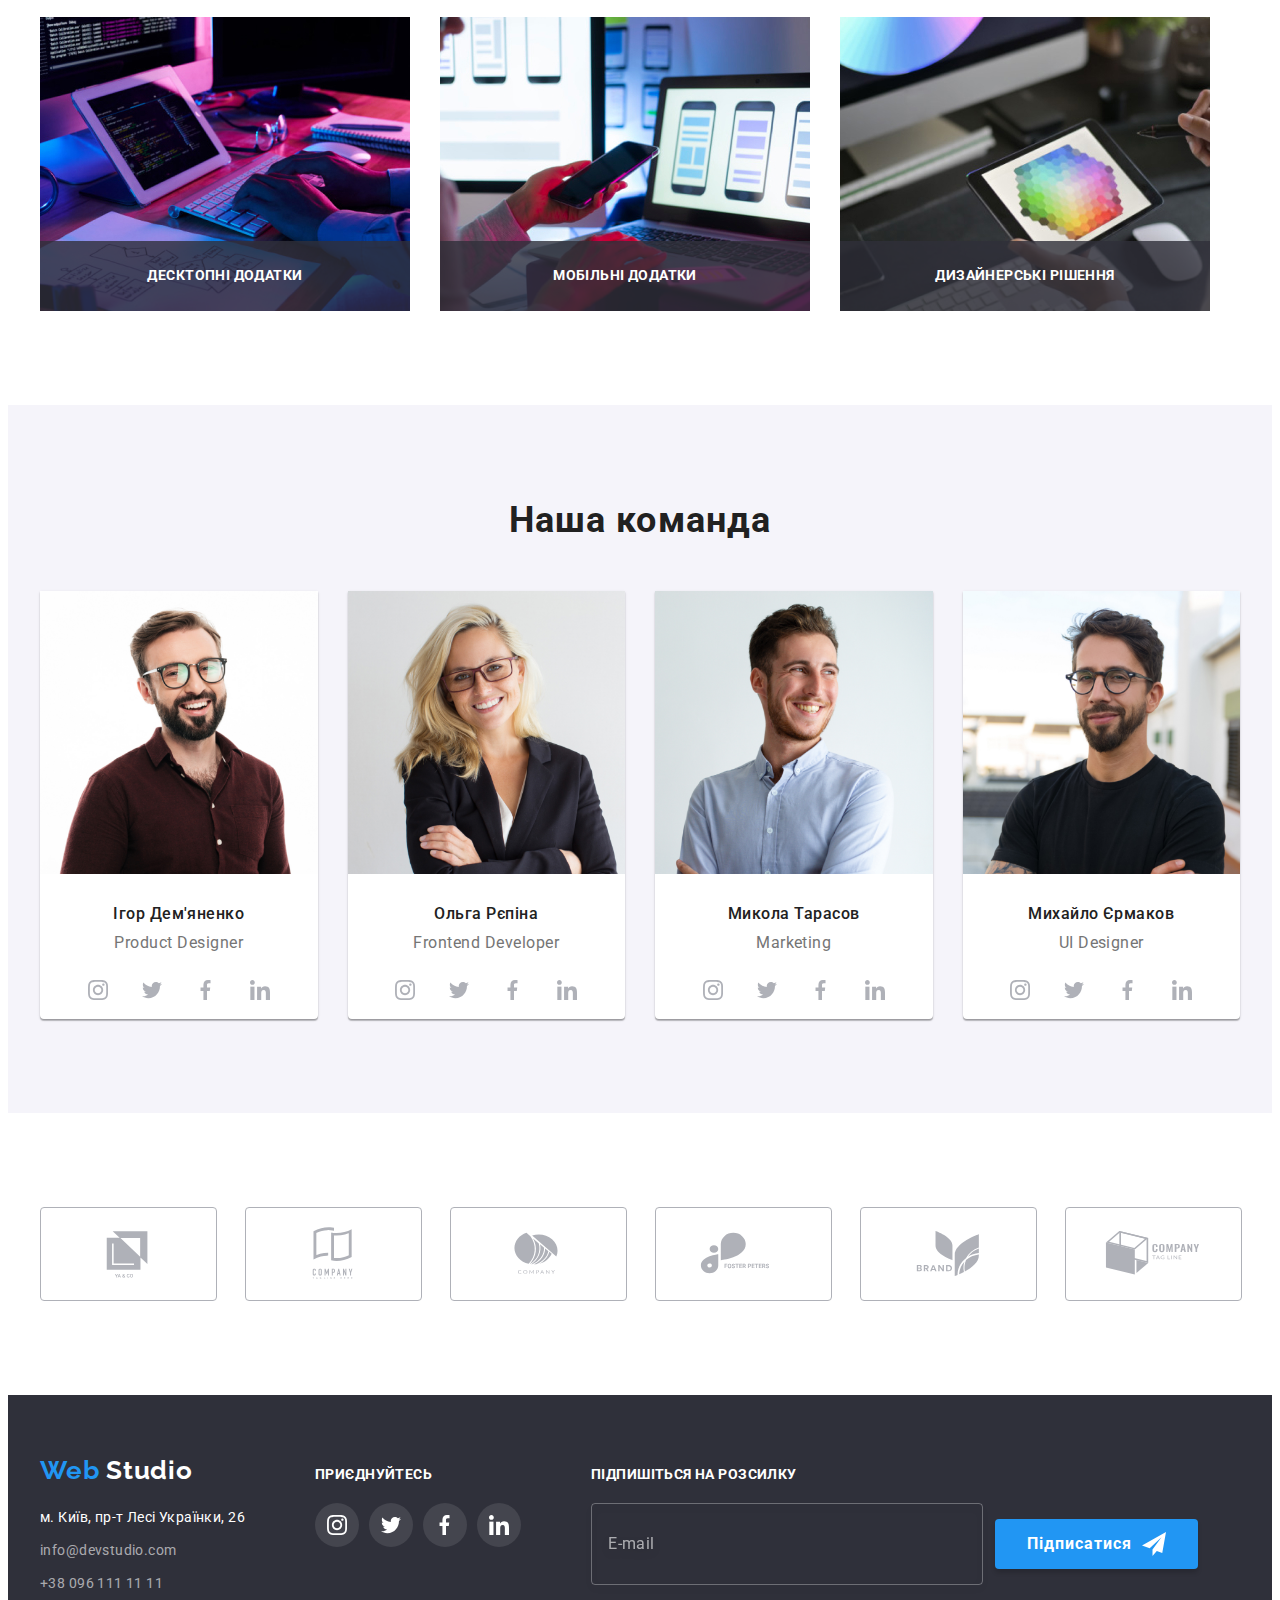
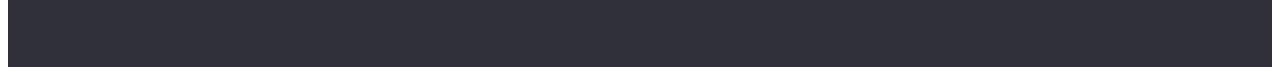
==== commit 0d1d00ff: "Адаптивна верстка" ====
--- a/index.html
+++ b/index.html
@@ -20,14 +20,18 @@
 	</head>
 	<body>
 		<header class="header">
-			<div class="container">
-				<div class="header__block">
+			<div class="header__block container">
+				<!-- prettier-ignore -->
+				<a href="./index.html" lang="en" class="logo--header logo">
+					<span class="logo__accent">Web</span>Studio
+				</a>
+				<button type="button" class="menu-toggle js-open-menu" aria-controls="mobile-menu" aria-expanded="false">
+					<svg class="menu-toggle__icon" width="40" height="40" aria-label="Перемикач мобільного меню">
+						<use href="./images/icons.svg#icon-menu"></use>
+					</svg>
+				</button>
+				<div class="navigation">
 					<nav class="nav">
-						<a href="./index.html" lang="en" class="logo--header logo">
-							<span class="logo__accent">Web</span>
-							Studio
-						</a>
-
 						<ul class="list nav__list">
 							<li class="nav__item"><a href="./index.html" class="nav__link nav__link--current">Студія</a></li>
 							<li class="nav__item"><a href="./portfolio.html" class="nav__link">Портфоліо</a></li>
@@ -127,15 +131,33 @@
 					<h2 class="section__title">Чим ми займаємося</h2>
 					<ul class="examples list">
 						<li class="examples__item">
-							<img src="./images/img-block3-1.jpg" alt="Ноутбук і клавіатура" width="370" height="294" />
+							<img
+								srcset="./images/examples/img-1_370.jpg 1x, ./images/examples/img-1_740.jpg 2x"
+								src="./images/examples/img-1_370.jpg"
+								alt="Ноутбук і клавіатура"
+								width="370"
+								height="294"
+							/>
 							<div class="examples__case"><h3 class="examples__title">Десктопні додатки</h3></div>
 						</li>
 						<li class="examples__item">
-							<img src="./images/img-block3-2.jpg" alt="Телефон" width="370" height="294" />
+							<img
+								srcset="./images/examples/img-2_370.jpg 1x, ./images/examples/img-2_740.jpg 2x"
+								src="./images/examples/img-2_370.jpg"
+								alt="Телефон"
+								width="370"
+								height="294"
+							/>
 							<div class="examples__case"><h3 class="examples__title">Мобільні додатки</h3></div>
 						</li>
 						<li class="examples__item">
-							<img src="./images/img-block3-3.jpg" alt="Планшет" width="370" height="294" />
+							<img
+								srcset="./images/examples/img-3_370.jpg 1x, ./images/examples/img-3_740.jpg 2x"
+								src="./images/examples/img-3_370.jpg"
+								alt="Планшет"
+								width="370"
+								height="294"
+							/>
 							<div class="examples__case"><h3 class="examples__title">Дизайнерські рішення</h3></div>
 						</li>
 					</ul>
@@ -148,7 +170,23 @@
 					<h2 class="section__title">Наша команда</h2>
 					<ul class="team list">
 						<li class="team__item">
-							<img class="team__img" src="./images/ihor.jpg" alt="Член команди Ігор" width="270" height="260" />
+							<img
+								class="team__img"
+								srcset="
+									./images/team/img-1_270.jpg 270w,
+									./images/team/img-1_354.jpg 354w,
+									./images/team/img-1_450.jpg 450w,
+									./images/team/img-1_540.jpg 540w,
+									./images/team/img-1_708.jpg 708w,
+									./images/team/img-1_900.jpg 900w
+								"
+								sizes="(min-width 1200px) 270w, (min-width 768px) 354w, (min-width 480px) 450w, 100vw"
+								src="./images/team/img-1_450.jpg"
+								width="450px"
+								height="460px"
+								loading="lazy"
+								alt="Член команди Ігор"
+							/>
 							<h3 class="team__title">Ігор Дем'яненко</h3>
 							<p class="team__description">Product Designer</p>
 							<ul class="socials list">
@@ -189,7 +227,23 @@
 							</ul>
 						</li>
 						<li class="team__item">
-							<img class="team__img" src="./images/olga.jpg" alt="Член команди Ольга" width="270" height="260" />
+							<img
+								class="team__img"
+								srcset="
+									./images/team/img-2_270.jpg 270w,
+									./images/team/img-2_354.jpg 354w,
+									./images/team/img-2_450.jpg 450w,
+									./images/team/img-2_540.jpg 540w,
+									./images/team/img-2_708.jpg 708w,
+									./images/team/img-2_900.jpg 900w
+								"
+								sizes="(min-width 1200px) 270w, (min-width 768px) 354w, (min-width 480px) 450w, 100vw"
+								src="./images/team/img-2_450.jpg"
+								width="450px"
+								height="460px"
+								loading="lazy"
+								alt="Член команди Ольга"
+							/>
 							<h3 class="team__title">Ольга Рєпіна</h3>
 							<p class="team__description">Frontend Developer</p>
 							<ul class="socials list">
@@ -230,7 +284,23 @@
 							</ul>
 						</li>
 						<li class="team__item">
-							<img class="team__img" src="./images/mykola.jpg" alt="Член команди Микола" width="270" height="260" />
+							<img
+								class="team__img"
+								srcset="
+									./images/team/img-3_270.jpg 270w,
+									./images/team/img-3_354.jpg 354w,
+									./images/team/img-3_450.jpg 450w,
+									./images/team/img-3_540.jpg 540w,
+									./images/team/img-3_708.jpg 708w,
+									./images/team/img-3_900.jpg 900w
+								"
+								sizes="(min-width 1200px) 270w, (min-width 768px) 354w, (min-width 480px) 450w, 100vw"
+								src="./images/team/img-3_450.jpg"
+								width="450px"
+								height="460px"
+								loading="lazy"
+								alt="Член команди Микола"
+							/>
 							<h3 class="team__title">Микола Тарасов</h3>
 							<p class="team__description">Marketing</p>
 							<ul class="socials list">
@@ -271,7 +341,23 @@
 							</ul>
 						</li>
 						<li class="team__item">
-							<img class="team__img" src="./images/mykhailo.jpg" alt="Член команди Михайло" width="270" height="260" />
+							<img
+								class="team__img"
+								srcset="
+									./images/team/img-4_270.jpg 270w,
+									./images/team/img-4_354.jpg 354w,
+									./images/team/img-4_450.jpg 450w,
+									./images/team/img-4_540.jpg 540w,
+									./images/team/img-4_708.jpg 708w,
+									./images/team/img-4_900.jpg 900w
+								"
+								sizes="(min-width 1200px) 270w, (min-width 768px) 354w, (min-width 480px) 450w, 100vw"
+								src="./images/team/img-4_450.jpg"
+								width="450px"
+								height="460px"
+								loading="lazy"
+								alt="Член команди Михайло"
+							/>
 							<h3 class="team__title">Михайло Єрмаков</h3>
 							<p class="team__description">UI Designer</p>
 							<ul class="socials list">
@@ -319,45 +405,45 @@
 
 			<section class="section">
 				<div class="container">
-					<h2 class="section__title">Постійні клієнти</h2>
+					<h2 class="section__title visuallyHidden">Постійні клієнти</h2>
 
 					<ul class="clients list">
-						<li>
+						<li class="clients__item">
 							<a href="" class="clients__link" target="_blank" rel="noreferrer noopener" aria-label="Company 1">
 								<svg class="clients__icon" width="106" height="60">
 									<use href="./images/icons.svg#icon-ya-co"></use>
 								</svg>
 							</a>
 						</li>
-						<li>
+						<li class="clients__item">
 							<a href="" class="clients__link" target="_blank" rel="noreferrer noopener" aria-label="Company 2">
 								<svg class="clients__icon" width="106" height="60">
 									<use href="./images/icons.svg#icon-tagline-here"></use>
 								</svg>
 							</a>
 						</li>
-						<li>
+						<li class="clients__item">
 							<a href="" class="clients__link" target="_blank" rel="noreferrer noopener" aria-label="Company 3">
 								<svg class="clients__icon" width="106" height="60">
 									<use href="./images/icons.svg#icon-company"></use>
 								</svg>
 							</a>
 						</li>
-						<li>
+						<li class="clients__item">
 							<a href="" class="clients__link" target="_blank" rel="noreferrer noopener" aria-label="Company 4">
 								<svg class="clients__icon" width="106" height="60">
 									<use href="./images/icons.svg#icon-foster"></use>
 								</svg>
 							</a>
 						</li>
-						<li>
+						<li class="clients__item">
 							<a href="" class="clients__link" target="_blank" rel="noreferrer noopener" aria-label="Company 5">
 								<svg class="clients__icon" width="106" height="60">
 									<use href="./images/icons.svg#icon-brand"></use>
 								</svg>
 							</a>
 						</li>
-						<li>
+						<li class="clients__item">
 							<a href="" class="clients__link" target="_blank" rel="noreferrer noopener" aria-label="Company 6">
 								<svg class="clients__icon" width="106" height="60">
 									<use href="./images/icons.svg#icon-tag-line"></use>
@@ -371,93 +457,96 @@
 
 		<footer class="footer">
 			<div class="container">
-				<div class="footer--flex">
-					<div>
-						<a class="logo--footer logo" href="./index.html" lang="en">
-							<span class="logo__accent">Web</span>
-							Studio
-						</a>
-						<address>
-							<ul class="address list">
-								<li class="address__item">
-									<a
-										href="https://www.google.com/maps/d/embed?mid=10uSM3H-mIU3GznYo2szRIEphczw&hl=en_US&ehbc=2E312F"
-										target="_blank"
-										rel="noopener noreferrer nofollow"
-										class="address__link address__link--location"
-									>
-										м. Київ, пр-т Лесі Українки, 26
-									</a>
-								</li>
-								<li class="address__item">
-									<a class="address__link" href="mailto:info@devstudio.com">info@devstudio.com</a>
-								</li>
-								<li class="address__item"><a class="address__link" href="tel:+380961111111">+38 096 111 11 11</a></li>
+				<div class="flex">
+					<div class="flex__footer--tablet">
+						<div>
+							<a class="logo--footer logo" href="./index.html" lang="en">
+								<span class="logo__accent">Web</span>
+								Studio
+							</a>
+							<address>
+								<ul class="address list">
+									<li class="address__item">
+										<a
+											href="https://www.google.com/maps/d/embed?mid=10uSM3H-mIU3GznYo2szRIEphczw&hl=en_US&ehbc=2E312F"
+											target="_blank"
+											rel="noopener noreferrer nofollow"
+											class="address__link address__link--location"
+										>
+											м. Київ, пр-т Лесі Українки, 26
+										</a>
+									</li>
+									<li class="address__item">
+										<a class="address__link" href="mailto:info@devstudio.com">info@devstudio.com</a>
+									</li>
+									<li class="address__item"><a class="address__link" href="tel:+380961111111">+38 096 111 11 11</a></li>
+								</ul>
+							</address>
+						</div>
+						<div class="join">
+							<p class="footer__text">приєднуйтесь</p>
+							<ul class="socials socials--footer list">
+								<li>
+									<a
+										href=""
+										class="socials__link--footer socials__link"
+										target="_blank"
+										rel="noreferrer noopener"
+										aria-label="Instagram-icon"
+									>
+										<svg class="socials__icon" width="20" height="20">
+											<use href="./images/icons.svg#icon-instagram"></use>
+										</svg>
+									</a>
+								</li>
+								<li>
+									<a
+										href=""
+										class="socials__link--footer socials__link"
+										target="_blank"
+										rel="noreferrer noopener"
+										aria-label="Twitter-icon"
+									>
+										<svg class="socials__icon" width="20" height="20">
+											<use href="./images/icons.svg#icon-twitter"></use>
+										</svg>
+									</a>
+								</li>
+								<li>
+									<a
+										href=""
+										class="socials__link--footer socials__link"
+										target="_blank"
+										rel="noreferrer noopener"
+										aria-label="Facebook-icon"
+									>
+										<svg class="socials__icon" width="20" height="20">
+											<use href="./images/icons.svg#icon-fecabook"></use>
+										</svg>
+									</a>
+								</li>
+								<li>
+									<a
+										href=""
+										class="socials__link--footer socials__link"
+										target="_blank"
+										rel="noreferrer noopener"
+										aria-label="Linkedin-icon"
+									>
+										<svg class="socials__icon" width="20" height="20">
+											<use href="./images/icons.svg#icon-linkedin"></use>
+										</svg>
+									</a>
+								</li>
 							</ul>
-						</address>
+						</div>
 					</div>
-					<div>
-						<p class="footer__text">приєднуйтесь</p>
-						<ul class="socials list">
-							<li>
-								<a
-									href=""
-									class="socials__link--footer socials__link"
-									target="_blank"
-									rel="noreferrer noopener"
-									aria-label="Instagram-icon"
-								>
-									<svg class="socials__icon" width="20" height="20">
-										<use href="./images/icons.svg#icon-instagram"></use>
-									</svg>
-								</a>
-							</li>
-							<li>
-								<a
-									href=""
-									class="socials__link--footer socials__link"
-									target="_blank"
-									rel="noreferrer noopener"
-									aria-label="Twitter-icon"
-								>
-									<svg class="socials__icon" width="20" height="20">
-										<use href="./images/icons.svg#icon-twitter"></use>
-									</svg>
-								</a>
-							</li>
-							<li>
-								<a
-									href=""
-									class="socials__link--footer socials__link"
-									target="_blank"
-									rel="noreferrer noopener"
-									aria-label="Facebook-icon"
-								>
-									<svg class="socials__icon" width="20" height="20">
-										<use href="./images/icons.svg#icon-fecabook"></use>
-									</svg>
-								</a>
-							</li>
-							<li>
-								<a
-									href=""
-									class="socials__link--footer socials__link"
-									target="_blank"
-									rel="noreferrer noopener"
-									aria-label="Linkedin-icon"
-								>
-									<svg class="socials__icon" width="20" height="20">
-										<use href="./images/icons.svg#icon-linkedin"></use>
-									</svg>
-								</a>
-							</li>
-						</ul>
-					</div>
+
 					<div class="subscription">
 						<p class="footer__text">Підпишіться на розсилку</p>
 						<form class="form">
 							<input class="form__field" type="email" name="email" placeholder="E-mail" />
-							<button class="button" type="submit" data-modal-open>
+							<button class="button button--footer" type="submit" data-modal-open>
 								Підписатися
 								<svg class="button__icon" width="24" height="24">
 									<use href="./images/icons.svg#icon-send"></use>
@@ -529,6 +618,58 @@
 			</div>
 		</div>
 
-		<script src="./modal.js"></script>
+		<!-- Mobile menu -->
+
+		<div class="menu-container js-menu-container" id="mobile-menu">
+			<button type="button" class="menu-toggle js-close-menu" aria-controls="mobile-menu" aria-expanded="false">
+				<svg class="menu-toggle__icon" width="40" height="40" aria-label="Перемикач мобільного меню">
+					<use href="./images/icons.svg#icon-cross"></use>
+					<!-- <use class="menu__icon--menu js-open-menu" href="./images/icons.svg#icon-menu"></use> -->
+				</svg>
+			</button>
+			<div class="mobile-menu">
+				<nav class="nav">
+					<ul class="list nav__list">
+						<li class="nav__item"><a href="./index.html" class="nav__link nav__link--current">Студія</a></li>
+						<li class="nav__item"><a href="./portfolio.html" class="nav__link">Портфоліо</a></li>
+						<li class="nav__item"><a href="" class="nav__link">Контакти</a></li>
+					</ul>
+				</nav>
+
+				<a class="phone" href="tel:+380961111111">
+					<span>+38 096 111 11 11</span>
+				</a>
+
+				<a class="mail" href="mailto:info@devstudio.com">
+					<span>info@devstudio.com</span>
+				</a>
+
+				<ul class="mobileSocials list">
+					<li class="mobileSocials__item">
+						<a href="" class="mobileSocials__link" target="_blank" rel="noreferrer noopener" aria-label="Instagram">
+							Instagram
+						</a>
+					</li>
+					<li class="mobileSocials__item">
+						<a href="" class="mobileSocials__link" target="_blank" rel="noreferrer noopener" aria-label="Twitter">
+							Twitter
+						</a>
+					</li>
+					<li class="mobileSocials__item">
+						<a href="" class="mobileSocials__link" target="_blank" rel="noreferrer noopener" aria-label="Facebook">
+							Facebook
+						</a>
+					</li>
+					<li class="mobileSocials__item">
+						<a href="" class="mobileSocials__link" target="_blank" rel="noreferrer noopener" aria-label="Linkedin">
+							Linkedin
+						</a>
+					</li>
+				</ul>
+			</div>
+		</div>
+
+		<script src="./js/modal.js"></script>
+		<script src="./js/menu.js"></script>
 	</body>
 </html>
--- a/css/main.min.css
+++ b/css/main.min.css
@@ -1 +1 @@
-.list{list-style:none}h1,h2,h3,h4,h5,h6,p,ul{margin:0;padding:0}img{display:block;max-width:100%;height:auto}body{background-color:#fff;color:#757575;font-family:Roboto,sans-serif}.container{width:1200px;padding-left:15px;padding-right:15px;margin:0 auto}.section{padding-top:94px;padding-bottom:94px}.section__title{margin-bottom:50px;color:#212121;font-size:36px;line-height:1.17;text-align:center;letter-spacing:.03em}.visuallyHidden{position:absolute;white-space:nowrap;width:1px;height:1px;overflow:hidden;border:0;padding:0;clip:rect(0 0 0 0);-webkit-clip-path:inset(50%);clip-path:inset(50%);margin:-1px}.button{margin-left:auto;margin-right:auto;padding:10px 32px;border:0;-webkit-box-shadow:0px 4px 4px rgba(0,0,0,.15);box-shadow:0px 4px 4px rgba(0,0,0,.15);border-radius:4px;background-color:#2196f3;color:#fff;font-family:"Roboto";font-style:normal;font-weight:700;font-size:16px;line-height:1.88;display:-webkit-box;display:-ms-flexbox;display:flex;-webkit-box-align:center;-ms-flex-align:center;align-items:center;text-align:center;letter-spacing:.06em;-webkit-transition:-webkit-transform 250ms cubic-bezier(0.4, 0, 0.2, 1);transition:-webkit-transform 250ms cubic-bezier(0.4, 0, 0.2, 1);transition:transform 250ms cubic-bezier(0.4, 0, 0.2, 1);transition:transform 250ms cubic-bezier(0.4, 0, 0.2, 1), -webkit-transform 250ms cubic-bezier(0.4, 0, 0.2, 1);-webkit-transform:scale(1);transform:scale(1);cursor:pointer}.button:hover,.button:focus{-webkit-transform:scale(1.1);transform:scale(1.1)}.button--footer{display:-webkit-box;display:-ms-flexbox;display:flex;-webkit-box-align:center;-ms-flex-align:center;align-items:center;gap:10px;padding-left:28px;padding-right:28px}.button__icon{fill:currentColor}.button--modal{padding-left:52px;padding-right:52px}.logo{text-decoration:none;font-family:Raleway,sans-serif;font-weight:700;font-size:26px;line-height:1.19;letter-spacing:.03em}.logo--header{color:#000}.logo__accent{color:#2196f3}.logo--footer{display:inline-block;margin-bottom:20px;color:#fff}.header{padding-top:0;padding-bottom:0;border-style:solid;border-color:#ececec;border-right-width:0;border-top-width:0;border-left-width:0;border-bottom-width:1px}.header__block{display:-webkit-box;display:-ms-flexbox;display:flex;-webkit-box-align:baseline;-ms-flex-align:baseline;align-items:baseline}.nav{display:-webkit-box;display:-ms-flexbox;display:flex;-webkit-box-align:baseline;-ms-flex-align:baseline;align-items:baseline}.nav__list{display:-webkit-box;display:-ms-flexbox;display:flex;margin-left:93px;gap:50px}.contacts{display:-webkit-box;display:-ms-flexbox;display:flex;-webkit-box-align:center;-ms-flex-align:center;align-items:center;margin-left:auto;gap:30px}.nav__list,.contacts{font-weight:500;font-size:14px;line-height:1.14;letter-spacing:.02em}.nav__link{display:block;padding-top:32px;padding-bottom:32px;color:#212121;text-decoration:none;-webkit-transition:color 250ms cubic-bezier(0.4, 0, 0.2, 1);transition:color 250ms cubic-bezier(0.4, 0, 0.2, 1)}.nav__link:hover,.nav__link:focus{color:#2196f3}.contacts__link{display:-webkit-box;display:-ms-flexbox;display:flex;-webkit-box-align:center;-ms-flex-align:center;align-items:center;gap:10px;padding-top:32px;padding-bottom:32px;color:#757575;text-decoration:none;-webkit-transition:color 250ms cubic-bezier(0.4, 0, 0.2, 1);transition:color 250ms cubic-bezier(0.4, 0, 0.2, 1)}.contacts__link:hover,.contacts__link:focus{color:#2196f3}.contacts__icon{fill:currentColor}.nav__link--current{position:relative;color:#2196f3}.nav__link--current::after{position:absolute;left:0;bottom:0;-webkit-transform:translateY(1px);transform:translateY(1px);content:"";display:inline-block;width:100%;height:4px;background-color:#2196f3;border-radius:2px}.hero{max-width:1600px;height:600px;margin:0 auto;padding-top:200px;padding-bottom:200px;background-color:#2f303a;background-image:-webkit-gradient(linear, right top, left top, from(rgba(47, 48, 58, 0.4)), to(rgba(47, 48, 58, 0.4))),url(../images/hero.jpg);background-image:linear-gradient(to left, rgba(47, 48, 58, 0.4), rgba(47, 48, 58, 0.4)),url(../images/hero.jpg);background-repeat:no-repeat;background-position:center}.hero__title{margin-bottom:30px;color:#fff;font-weight:900;font-size:44px;line-height:1.36;text-align:center;letter-spacing:.06em;text-transform:uppercase}.features{display:-webkit-box;display:-ms-flexbox;display:flex;gap:30px}.features__container{display:-webkit-box;display:-ms-flexbox;display:flex;-webkit-box-pack:center;-ms-flex-pack:center;justify-content:center;-webkit-box-align:center;-ms-flex-align:center;align-items:center;width:270px;height:120px;margin-bottom:30px;background-color:#f5f4fa}.features__item{--items: 4;-ms-flex-preferred-size:calc((100%- (3-1) *30px) /3);flex-basis:calc((100%- (3-1) *30px) /3)}.features__title{padding-bottom:10px;color:#212121;font-size:14px;line-height:1.14;letter-spacing:.03em;text-transform:uppercase}.features__description{width:270px;font-size:14px;line-height:1.71;letter-spacing:.03em}.section--works{padding-top:0}.examples{display:-webkit-box;display:-ms-flexbox;display:flex;gap:30px}.examples__item{position:relative}.examples__case{position:absolute;bottom:0;left:0;display:-webkit-box;display:-ms-flexbox;display:flex;width:100%;min-height:70px;-webkit-box-align:center;-ms-flex-align:center;align-items:center;-webkit-box-pack:center;-ms-flex-pack:center;justify-content:center;background-color:rgba(47,48,58,.8);z-index:10}.examples__title{font-size:14px;line-height:1.14;text-align:center;letter-spacing:.03em;text-transform:uppercase;color:#fff}.section--team{background-color:#f5f4fa}.team{display:-webkit-box;display:-ms-flexbox;display:flex;gap:30px}.team__item{width:270px;height:428px;background:#fff;-webkit-box-shadow:0px 1px 3px rgba(0,0,0,.12),0px 1px 1px rgba(0,0,0,.14),0px 2px 1px rgba(0,0,0,.2);box-shadow:0px 1px 3px rgba(0,0,0,.12),0px 1px 1px rgba(0,0,0,.14),0px 2px 1px rgba(0,0,0,.2);border-radius:0px 0px 4px 4px}.team__img{margin-bottom:30px}.team__title{margin-bottom:10px;color:#212121;font-weight:500;font-size:16px;line-height:1.19;text-align:center;letter-spacing:.03em}.team__description{margin-bottom:16px;font-size:16px;line-height:1.19;text-align:center;letter-spacing:.03em}.socials{display:-webkit-box;display:-ms-flexbox;display:flex;-webkit-box-pack:center;-ms-flex-pack:center;justify-content:center;-webkit-box-align:center;-ms-flex-align:center;align-items:center;gap:10px}.socials__link{display:-webkit-box;display:-ms-flexbox;display:flex;-webkit-box-pack:center;-ms-flex-pack:center;justify-content:center;-webkit-box-align:center;-ms-flex-align:center;align-items:center;width:44px;height:44px;border-radius:50%;color:#afb1b8;-webkit-transition:color 250ms cubic-bezier(0.4, 0, 0.2, 1),background-color 250ms cubic-bezier(0.4, 0, 0.2, 1);transition:color 250ms cubic-bezier(0.4, 0, 0.2, 1),background-color 250ms cubic-bezier(0.4, 0, 0.2, 1)}.socials__link:hover,.socials__link:focus{background-color:#2196f3;color:#fff}.socials__icon{display:block;fill:currentColor}.socials__link--footer{color:#fff;background-color:rgba(255,255,255,.1);-webkit-transition:background-color 250ms cubic-bezier(0.4, 0, 0.2, 1);transition:background-color 250ms cubic-bezier(0.4, 0, 0.2, 1)}.clients{display:-webkit-box;display:-ms-flexbox;display:flex;-webkit-box-align:center;-ms-flex-align:center;align-items:center;gap:30px}.clients__link{display:-webkit-box;display:-ms-flexbox;display:flex;-webkit-box-pack:center;-ms-flex-pack:center;justify-content:center;-webkit-box-align:center;-ms-flex-align:center;align-items:center;width:170px;height:92px;color:#afb1b8;border:1px solid #afb1b8;border-radius:4px;-webkit-transition:color 250ms cubic-bezier(0.4, 0, 0.2, 1),border 250ms cubic-bezier(0.4, 0, 0.2, 1);transition:color 250ms cubic-bezier(0.4, 0, 0.2, 1),border 250ms cubic-bezier(0.4, 0, 0.2, 1)}.clients__link:hover,.clients__link:focus{color:#2196f3;border:1px solid #2196f3}.clients__icon{display:block;fill:currentColor}.footer{background-color:#2f303a;padding-top:60px;padding-bottom:60px}.footer--flex{display:-webkit-box;display:-ms-flexbox;display:flex;gap:70px;-webkit-box-align:baseline;-ms-flex-align:baseline;align-items:baseline}.address__item:not(:last-child){margin-bottom:9px}.address__link{color:rgba(255,255,255,.6);text-decoration:none;font-family:"Roboto";font-style:normal;font-weight:400;font-size:14px;line-height:1.71;letter-spacing:.03em}.address__link--location{color:#fff}.footer__text{margin-bottom:20px;font-weight:700;font-size:14px;line-height:1.14;letter-spacing:.03em;text-transform:uppercase;color:#fff}.subscription{margin-left:auto}.form{display:-webkit-box;display:-ms-flexbox;display:flex;-webkit-box-align:center;-ms-flex-align:center;align-items:center;gap:12px}.form__field{width:358px;height:50px;border:1px solid rgba(255,255,255,.3);-webkit-filter:drop-shadow(0px 4px 4px rgba(0, 0, 0, 0.15));filter:drop-shadow(0px 4px 4px rgba(0, 0, 0, 0.15));border-radius:4px;padding:15px 16px;font-family:inherit;font-size:inherit;outline:1px solid rgba(0,0,0,0);background-color:inherit;-webkit-transition:outline 250ms cubic-bezier(0.4, 0, 0.2, 1);transition:outline 250ms cubic-bezier(0.4, 0, 0.2, 1)}.form__field:focus{outline:1px solid #2196f3}.form__field::-webkit-input-placeholder{font-size:16px;line-height:1.25;-webkit-box-align:center;align-items:center;letter-spacing:.03em;color:rgba(255,255,255,.6)}.form__field::-moz-placeholder{font-size:16px;line-height:1.25;align-items:center;letter-spacing:.03em;color:rgba(255,255,255,.6)}.form__field:-ms-input-placeholder{font-size:16px;line-height:1.25;-ms-flex-align:center;align-items:center;letter-spacing:.03em;color:rgba(255,255,255,.6)}.form__field::-ms-input-placeholder{font-size:16px;line-height:1.25;-ms-flex-align:center;align-items:center;letter-spacing:.03em;color:rgba(255,255,255,.6)}.form__field::placeholder{font-size:16px;line-height:1.25;-webkit-box-align:center;-ms-flex-align:center;align-items:center;letter-spacing:.03em;color:rgba(255,255,255,.6)}.backdrop{position:fixed;top:0;left:0;width:100%;height:100%;background-color:rgba(0,0,0,.2);opacity:1;-webkit-transition:opacity 250ms cubic-bezier(0.4, 0, 0.2, 1),visibility 250ms cubic-bezier(0.4, 0, 0.2, 1);transition:opacity 250ms cubic-bezier(0.4, 0, 0.2, 1),visibility 250ms cubic-bezier(0.4, 0, 0.2, 1);z-index:100}.backdrop.is-hidden{visibility:hidden;opacity:0;pointer-events:none}.backdrop.is-hidden .modal{-webkit-transform:translate(-50%, -50%) scale(0.8);transform:translate(-50%, -50%) scale(0.8)}.modal{position:absolute;top:50%;left:50%;-webkit-transform:translate(-50%, -50%) scale(1);transform:translate(-50%, -50%) scale(1);width:528px;min-height:581px;padding:40px;background-color:#fff;-webkit-transition:-webkit-transform 250ms cubic-bezier(0.4, 0, 0.2, 1);transition:-webkit-transform 250ms cubic-bezier(0.4, 0, 0.2, 1);transition:transform 250ms cubic-bezier(0.4, 0, 0.2, 1);transition:transform 250ms cubic-bezier(0.4, 0, 0.2, 1), -webkit-transform 250ms cubic-bezier(0.4, 0, 0.2, 1);z-index:1000}.close{position:absolute;top:8px;right:8px;display:-webkit-box;display:-ms-flexbox;display:flex;-webkit-box-pack:center;-ms-flex-pack:center;justify-content:center;-webkit-box-align:center;-ms-flex-align:center;align-items:center;width:30px;height:30px;border:1px solid rgba(0,0,0,.1);border-radius:50%;background-color:#fff;-webkit-transition:color 250ms cubic-bezier(0.4, 0, 0.2, 1);transition:color 250ms cubic-bezier(0.4, 0, 0.2, 1);cursor:pointer}.close:hover{color:#2196f3}.close__icon{fill:currentColor}.container--form{display:-webkit-box;display:-ms-flexbox;display:flex;-webkit-box-orient:vertical;-webkit-box-direction:normal;-ms-flex-direction:column;flex-direction:column;-webkit-box-align:center;-ms-flex-align:center;align-items:center}.modal__label{display:inline-block;font-size:20px;line-height:1.15;letter-spacing:.03em;color:#212121;margin-bottom:12px}.modalform{display:-webkit-box;display:-ms-flexbox;display:flex;-webkit-box-orient:vertical;-webkit-box-direction:normal;-ms-flex-direction:column;flex-direction:column}.modalform__part{display:-webkit-box;display:-ms-flexbox;display:flex;-webkit-box-orient:vertical;-webkit-box-direction:normal;-ms-flex-direction:column;flex-direction:column;margin-bottom:10px}.modalform__wrapper{position:relative}.modalform__wrapper:focus-within>.modalform__icon{fill:#2196f3}.modalform__label{font-size:12px;line-height:1.17;letter-spacing:.01em;color:#757575;margin-bottom:4px}.modalform__icon{position:absolute;top:50%;left:12px;-webkit-transform:translateY(-50%);transform:translateY(-50%);fill:currentColor;-webkit-transition:fill 250ms cubic-bezier(0.4, 0, 0.2, 1);transition:fill 250ms cubic-bezier(0.4, 0, 0.2, 1)}.modalform__field{width:448px;height:40px;border:1px solid rgba(33,33,33,.2);border-radius:4px;padding:12px 42px;font-family:inherit;font-size:inherit;outline:1px solid rgba(0,0,0,0);-webkit-transition:outline 250ms cubic-bezier(0.4, 0, 0.2, 1);transition:outline 250ms cubic-bezier(0.4, 0, 0.2, 1)}.modalform__field:focus{outline:1px solid #2196f3}.modalform__textarea{display:-webkit-box;display:-ms-flexbox;display:flex;-webkit-box-orient:vertical;-webkit-box-direction:normal;-ms-flex-direction:column;flex-direction:column;margin-bottom:20px}.modalform__field--textarea{width:448px;height:120px;padding-left:16px;padding-right:16px;resize:none}.modalform__field--textarea::-webkit-input-placeholder{font-size:12px;line-height:1.17;letter-spacing:.01em;color:rgba(117,117,117,.5)}.modalform__field--textarea::-moz-placeholder{font-size:12px;line-height:1.17;letter-spacing:.01em;color:rgba(117,117,117,.5)}.modalform__field--textarea:-ms-input-placeholder{font-size:12px;line-height:1.17;letter-spacing:.01em;color:rgba(117,117,117,.5)}.modalform__field--textarea::-ms-input-placeholder{font-size:12px;line-height:1.17;letter-spacing:.01em;color:rgba(117,117,117,.5)}.modalform__field--textarea::placeholder{font-size:12px;line-height:1.17;letter-spacing:.01em;color:rgba(117,117,117,.5)}.modalform__agreement{display:-webkit-box;display:-ms-flexbox;display:flex;-webkit-box-align:center;-ms-flex-align:center;align-items:center;gap:10px;padding-left:12px;margin-bottom:30px}.modalform__checkbox{-webkit-appearance:none;-moz-appearance:none;appearance:none;width:16px;height:15px;outline:2px solid #212121;outline-offset:-2px;border-radius:2px;background-position:center;background-repeat:no-repeat;background-size:0;background-image:url("data:image/svg+xml,%3Csvg width='13' height='10' viewBox='0 0 13 10' fill='none' xmlns='http://www.w3.org/2000/svg'%3E%3Cpath d='M1.95703 4.75166L1.88825 4.68604L1.81923 4.75141L0.93123 5.59258L0.854858 5.66492L0.930974 5.73753L4.42671 9.07236L4.49574 9.1382L4.56476 9.07236L12.069 1.91352L12.1449 1.84116L12.069 1.76881L11.1873 0.927644L11.1183 0.861826L11.0493 0.927611L4.49577 7.17353L1.95703 4.75166Z' fill='white' stroke='white' stroke-width='0.2'/%3E%3C/svg%3E%0A");-webkit-transition:outline-color 250ms cubic-bezier(0.4, 0, 0.2, 1),background-color 250ms cubic-bezier(0.4, 0, 0.2, 1);transition:outline-color 250ms cubic-bezier(0.4, 0, 0.2, 1),background-color 250ms cubic-bezier(0.4, 0, 0.2, 1)}.modalform__checkbox:checked{outline-color:#2196f3;background-color:#2196f3;background-size:11px 8px}.modalform__text{font-size:14px;line-height:1.71;letter-spacing:.03em;color:#757575;-webkit-user-select:none;-moz-user-select:none;-ms-user-select:none;user-select:none}.modalform__link{color:#2196f3;text-underline-offset:3px}.filter{display:-webkit-box;display:-ms-flexbox;display:flex;gap:8px;-webkit-box-pack:center;-ms-flex-pack:center;justify-content:center;margin-bottom:34px}.filter__marker{padding:6px 22px;border:0;border-radius:4px;background:#f5f4fa;color:#212121;font-family:"Roboto";font-style:normal;font-weight:500;font-size:16px;line-height:1.62;text-align:center;letter-spacing:.03em;-webkit-transition:background-color 250ms cubic-bezier(0.4, 0, 0.2, 1),color 250ms cubic-bezier(0.4, 0, 0.2, 1),-webkit-box-shadow 250ms cubic-bezier(0.4, 0, 0.2, 1);transition:background-color 250ms cubic-bezier(0.4, 0, 0.2, 1),color 250ms cubic-bezier(0.4, 0, 0.2, 1),-webkit-box-shadow 250ms cubic-bezier(0.4, 0, 0.2, 1);transition:background-color 250ms cubic-bezier(0.4, 0, 0.2, 1),color 250ms cubic-bezier(0.4, 0, 0.2, 1),box-shadow 250ms cubic-bezier(0.4, 0, 0.2, 1);transition:background-color 250ms cubic-bezier(0.4, 0, 0.2, 1),color 250ms cubic-bezier(0.4, 0, 0.2, 1),box-shadow 250ms cubic-bezier(0.4, 0, 0.2, 1),-webkit-box-shadow 250ms cubic-bezier(0.4, 0, 0.2, 1);cursor:pointer}.filter__marker:hover,.filter__marker:focus{-webkit-box-shadow:0px 3px 1px rgba(0,0,0,.1),0px 1px 2px rgba(0,0,0,.08),0px 2px 2px rgba(0,0,0,.12);box-shadow:0px 3px 1px rgba(0,0,0,.1),0px 1px 2px rgba(0,0,0,.08),0px 2px 2px rgba(0,0,0,.12);background-color:#2196f3;color:#fff}.filter__marker--current{padding:6px 25px;-webkit-box-shadow:0px 3px 1px rgba(0,0,0,.1),0px 1px 2px rgba(0,0,0,.08),0px 2px 2px rgba(0,0,0,.12);box-shadow:0px 3px 1px rgba(0,0,0,.1),0px 1px 2px rgba(0,0,0,.08),0px 2px 2px rgba(0,0,0,.12);background-color:#2196f3;color:#fff}.set{display:-webkit-box;display:-ms-flexbox;display:flex;-ms-flex-wrap:wrap;flex-wrap:wrap;gap:30px}.card{-ms-flex-preferred-size:calc((100%- (3-1) *30px) /3);flex-basis:calc((100%- (3-1) *30px) /3)}.card__link{-webkit-transition:-webkit-box-shadow 250ms cubic-bezier(0.4, 0, 0.2, 1);transition:-webkit-box-shadow 250ms cubic-bezier(0.4, 0, 0.2, 1);transition:box-shadow 250ms cubic-bezier(0.4, 0, 0.2, 1);transition:box-shadow 250ms cubic-bezier(0.4, 0, 0.2, 1), -webkit-box-shadow 250ms cubic-bezier(0.4, 0, 0.2, 1)}.card__link:hover,.card__link:focus{display:block;-webkit-box-shadow:0px 1px 1px rgba(0,0,0,.12),0px 4px 4px rgba(0,0,0,.06),1px 4px 6px rgba(0,0,0,.16);box-shadow:0px 1px 1px rgba(0,0,0,.12),0px 4px 4px rgba(0,0,0,.06),1px 4px 6px rgba(0,0,0,.16);-webkit-transform:translateY(0%);transform:translateY(0%)}.card__link:hover .card__blockOverflow{-webkit-transform:translateY(0%);transform:translateY(0%)}.card__case{position:relative;overflow:hidden}.card__blockOverflow{position:absolute;top:0;left:0;display:-webkit-box;display:-ms-flexbox;display:flex;-webkit-box-pack:center;-ms-flex-pack:center;justify-content:center;-webkit-box-align:center;-ms-flex-align:center;align-items:center;min-width:100%;height:294px;padding:24px;background-color:rgba(33,150,243,.9);color:#fff;-webkit-transition:-webkit-transform 250ms cubic-bezier(0.4, 0, 0.2, 1);transition:-webkit-transform 250ms cubic-bezier(0.4, 0, 0.2, 1);transition:transform 250ms cubic-bezier(0.4, 0, 0.2, 1);transition:transform 250ms cubic-bezier(0.4, 0, 0.2, 1), -webkit-transform 250ms cubic-bezier(0.4, 0, 0.2, 1);-webkit-transform:translateY(100%);transform:translateY(100%)}.card__description{font-weight:400;font-size:18px;line-height:1.56;letter-spacing:.03em}.card__text{padding:19px 23px;border:solid #eee;border-right-width:1px;border-bottom-width:1px;border-left-width:1px;border-top-width:0}.card__title{margin-bottom:4px;color:#212121;font-size:18px;line-height:2;letter-spacing:.06em}.card__class{font-size:16px;line-height:1.88;letter-spacing:.03em}/*# sourceMappingURL=main.min.css.map */+.list{list-style:none}h1,h2,h3,h4,h5,h6,p,ul{margin:0;padding:0}img{display:block;max-width:100%;height:auto}body{background-color:#fff;color:#757575;font-family:Roboto,sans-serif}.container{padding-left:15px;padding-right:15px;margin:0 auto}@media screen and (min-width: 480px){.container{width:480px}}.section{padding-top:60px;padding-bottom:60px}.section__title{margin-bottom:30px;color:#212121;font-size:28px;text-align:center;letter-spacing:.03em}@media screen and (min-width: 768px){.container{width:768px}}@media screen and (min-width: 1200px){.container{width:1200px}.section{padding-top:94px;padding-bottom:94px}.section__title{margin-bottom:50px;font-size:36px}}.visuallyHidden{position:absolute;white-space:nowrap;width:1px;height:1px;overflow:hidden;border:0;padding:0;clip:rect(0 0 0 0);-webkit-clip-path:inset(50%);clip-path:inset(50%);margin:-1px}.button{margin-left:auto;margin-right:auto;padding:10px 24px;border:0;-webkit-box-shadow:0px 4px 4px rgba(0,0,0,.15);box-shadow:0px 4px 4px rgba(0,0,0,.15);border-radius:4px;background-color:#2196f3;color:#fff;font-family:"Roboto";font-style:normal;font-weight:700;font-size:16px;line-height:1.88;display:-webkit-box;display:-ms-flexbox;display:flex;-webkit-box-align:center;-ms-flex-align:center;align-items:center;text-align:center;letter-spacing:.06em;-webkit-transition:-webkit-transform 250ms cubic-bezier(0.4, 0, 0.2, 1);transition:-webkit-transform 250ms cubic-bezier(0.4, 0, 0.2, 1);transition:transform 250ms cubic-bezier(0.4, 0, 0.2, 1);transition:transform 250ms cubic-bezier(0.4, 0, 0.2, 1), -webkit-transform 250ms cubic-bezier(0.4, 0, 0.2, 1);-webkit-transform:scale(1);transform:scale(1);cursor:pointer}.button:hover,.button:focus{-webkit-transform:scale(1.1);transform:scale(1.1)}.button--footer{padding-left:30px;padding-right:30px}@media screen and (min-width: 1200px){.button--footer{margin:0}}.button__icon{margin-left:10px;fill:currentColor}.button--modal{padding-left:52px;padding-right:52px}@media screen and (min-width: 1200px){.button{padding:10px 32px}}.logo{text-decoration:none;font-family:Raleway,sans-serif;font-weight:700;font-size:24px;line-height:1.17;letter-spacing:.03em}@media screen and (max-width: 767px){.logo{padding:16px 0}}@media screen and (min-width: 1200px){.logo{font-size:26px;line-height:1.19}}.logo--header{color:#000}.logo__accent{color:#2196f3}.logo--footer{display:block;margin-bottom:20px;text-align:center;color:#fff}@media screen and (min-width: 1200px){.logo--footer{text-align:left}}.header{padding-top:0;padding-bottom:0;border-style:solid;border-color:#ececec;border-right-width:0;border-top-width:0;border-left-width:0;border-bottom-width:1px}.header__block{display:-webkit-box;display:-ms-flexbox;display:flex;margin:0 auto;-webkit-box-align:center;-ms-flex-align:center;align-items:center;-webkit-box-pack:justify;-ms-flex-pack:justify;justify-content:space-between}@media(max-width: 767px){.navigation{display:none}}@media(min-width: 768px){.menu-toggle{display:none}}.menu-toggle{margin-left:15px;padding:0;background-color:rgba(0,0,0,0);cursor:pointer;border:none;color:#000}.menu-toggle:hover,.menu-toggle:focus{color:#2196f3}.menu-toggle__icon{display:block;fill:currentColor}.menu-container{position:fixed;top:0;left:0;width:100vw;height:100vh;padding:48px 40px;background-color:#fff;z-index:1000;-webkit-transform:translateX(-100%);transform:translateX(-100%);opacity:0;-webkit-transition:opacity 250ms cubic-bezier(0.4, 0, 0.2, 1) 250ms,-webkit-transform 500ms ease-in-out;transition:opacity 250ms cubic-bezier(0.4, 0, 0.2, 1) 250ms,-webkit-transform 500ms ease-in-out;transition:transform 500ms ease-in-out,opacity 250ms cubic-bezier(0.4, 0, 0.2, 1) 250ms;transition:transform 500ms ease-in-out,opacity 250ms cubic-bezier(0.4, 0, 0.2, 1) 250ms,-webkit-transform 500ms ease-in-out}.menu-container.is-open{opacity:1;-webkit-transform:translateX(0);transform:translateX(0)}.menu-container .menu-toggle{position:absolute;top:10px;right:15px;color:#000}.menu-container .menu-toggle:hover,.menu-container .menu-toggle:focus{color:#2196f3}.menu-container .menu-toggle__icon{display:block;fill:currentColor}.mobile-menu{font-weight:500;line-height:1.17;letter-spacing:.02em}.mobile-menu .nav{margin-bottom:306px}.mobile-menu .nav__list{display:-webkit-box;display:-ms-flexbox;display:flex;-webkit-box-orient:vertical;-webkit-box-direction:normal;-ms-flex-direction:column;flex-direction:column;gap:32px}.mobile-menu .nav__link{display:block;font-size:40px;color:#212121;text-decoration:none;-webkit-transition:color 250ms cubic-bezier(0.4, 0, 0.2, 1);transition:color 250ms cubic-bezier(0.4, 0, 0.2, 1)}.mobile-menu .nav__link--current{color:#2196f3}.mobile-menu .phone{display:block;margin-bottom:32px;font-size:34px;color:#2196f3;text-decoration:none}.mobile-menu .mail{display:block;margin-bottom:64px;font-size:24px;color:inherit;text-decoration:none}.mobile-menu .mobileSocials{display:-webkit-box;display:-ms-flexbox;display:flex;gap:20px;-ms-flex-wrap:wrap;flex-wrap:wrap}.mobileSocials__link{position:relative;display:block;font-size:18px;color:#2196f3;text-decoration:none}.mobileSocials__item{position:relative}.mobileSocials__item:not(:last-child)::after{position:absolute;right:0;bottom:0;-webkit-transform:translateX(10px);transform:translateX(10px);content:"";display:block;width:1px;height:22px;background-color:rgba(33,33,33,.2)}@media(min-width: 768px){.header__block{gap:87px}.navigation{display:-webkit-box;display:-ms-flexbox;display:flex;-webkit-box-align:center;-ms-flex-align:center;align-items:center;gap:90px}.nav__list{display:-webkit-box;display:-ms-flexbox;display:flex;-webkit-box-orient:horizontal;-webkit-box-direction:normal;-ms-flex-direction:row;flex-direction:row;gap:50px;font-size:14px}.nav__list,.contacts{font-weight:500;line-height:1.14;letter-spacing:.02em}.contacts{display:-webkit-box;display:-ms-flexbox;display:flex;-webkit-box-orient:vertical;-webkit-box-direction:normal;-ms-flex-direction:column;flex-direction:column;gap:10px;font-size:12px}.nav__link{display:block;padding-top:32px;padding-bottom:32px;color:#212121;text-decoration:none;-webkit-transition:color 250ms cubic-bezier(0.4, 0, 0.2, 1);transition:color 250ms cubic-bezier(0.4, 0, 0.2, 1)}.nav__link:hover,.nav__link:focus{color:#2196f3}.contacts__link{display:-webkit-box;display:-ms-flexbox;display:flex;-webkit-box-align:center;-ms-flex-align:center;align-items:center;gap:10px;color:#757575;text-decoration:none;-webkit-transition:color 250ms cubic-bezier(0.4, 0, 0.2, 1);transition:color 250ms cubic-bezier(0.4, 0, 0.2, 1)}.contacts__link:hover,.contacts__link:focus{color:#2196f3}.contacts__icon{fill:currentColor}.nav__link--current{position:relative;color:#2196f3}.nav__link--current::after{position:absolute;left:0;bottom:0;-webkit-transform:translateY(1px);transform:translateY(1px);content:"";display:inline-block;width:100%;height:4px;background-color:#2196f3;border-radius:2px}}@media(min-width: 1200px){.header__block{gap:88px;-webkit-box-align:baseline;-ms-flex-align:baseline;align-items:baseline}.navigation{gap:315px}.contacts{-webkit-box-orient:horizontal;-webkit-box-direction:normal;-ms-flex-direction:row;flex-direction:row;gap:30px}.contacts__link{padding-top:32px;padding-bottom:32px}}.hero{max-width:480px;height:400px;margin:0 auto;padding-top:118px;padding-bottom:118px;background-color:#2f303a;background-image:-webkit-gradient(linear, right top, left top, from(rgba(47, 48, 58, 0.4)), to(rgba(47, 48, 58, 0.4))),url(../images/hero/img_mob@1x.jpg);background-image:linear-gradient(to left, rgba(47, 48, 58, 0.4), rgba(47, 48, 58, 0.4)),url(../images/hero/img_mob@1x.jpg);background-repeat:no-repeat;background-position:center;background-size:cover}@media screen and (min-device-pixel-ratio: 2),screen and (-webkit-min-device-pixel-ratio: 2),screen and (min-resolution: 192dpi),screen and (min-resolution: 2dppx){.hero{background-image:-webkit-gradient(linear, right top, left top, from(rgba(47, 48, 58, 0.4)), to(rgba(47, 48, 58, 0.4))),url(../images/hero/img_mob@2x.jpg);background-image:linear-gradient(to left, rgba(47, 48, 58, 0.4), rgba(47, 48, 58, 0.4)),url(../images/hero/img_mob@2x.jpg)}}.hero__title{margin-bottom:30px;color:#fff;font-weight:900;font-size:26px;line-height:1.62;text-align:center;letter-spacing:.06em;text-transform:uppercase}@media screen and (min-width: 768px){.hero{max-width:768px;background-image:-webkit-gradient(linear, right top, left top, from(rgba(47, 48, 58, 0.4)), to(rgba(47, 48, 58, 0.4))),url(../images/hero/img_tab@1x.jpg);background-image:linear-gradient(to left, rgba(47, 48, 58, 0.4), rgba(47, 48, 58, 0.4)),url(../images/hero/img_tab@1x.jpg)}}@media screen and (min-width: 768px)and (min-device-pixel-ratio: 2),screen and (min-width: 768px)and (-webkit-min-device-pixel-ratio: 2),screen and (min-width: 768px)and (min-resolution: 192dpi),screen and (min-width: 768px)and (min-resolution: 2dppx){.hero{background-image:-webkit-gradient(linear, right top, left top, from(rgba(47, 48, 58, 0.4)), to(rgba(47, 48, 58, 0.4))),url(../images/hero/img_tab@2x.jpg);background-image:linear-gradient(to left, rgba(47, 48, 58, 0.4), rgba(47, 48, 58, 0.4)),url(../images/hero/img_tab@2x.jpg)}}@media screen and (min-width: 1200px){.hero{max-width:1600px;height:600px;padding-top:200px;padding-bottom:200px;background-image:-webkit-gradient(linear, right top, left top, from(rgba(47, 48, 58, 0.4)), to(rgba(47, 48, 58, 0.4))),url(../images/hero/img_des@1x.jpg);background-image:linear-gradient(to left, rgba(47, 48, 58, 0.4), rgba(47, 48, 58, 0.4)),url(../images/hero/img_des@1x.jpg)}}@media screen and (min-width: 1200px)and (min-device-pixel-ratio: 2),screen and (min-width: 1200px)and (-webkit-min-device-pixel-ratio: 2),screen and (min-width: 1200px)and (min-resolution: 192dpi),screen and (min-width: 1200px)and (min-resolution: 2dppx){.hero{background-image:-webkit-gradient(linear, right top, left top, from(rgba(47, 48, 58, 0.4)), to(rgba(47, 48, 58, 0.4))),url(../images/hero/img_des@2x.jpg);background-image:linear-gradient(to left, rgba(47, 48, 58, 0.4), rgba(47, 48, 58, 0.4)),url(../images/hero/img_des@2x.jpg)}}@media screen and (min-width: 1200px){.hero__title{font-size:44px;line-height:1.36}}.features{display:-webkit-box;display:-ms-flexbox;display:flex;gap:30px;-ms-flex-wrap:wrap;flex-wrap:wrap}.features__item{-ms-flex-preferred-size:calc((100% - (1 -1) * 30px) / 1);flex-basis:calc((100% - (1 -1) * 30px) / 1)}.features__container{display:-webkit-box;display:-ms-flexbox;display:flex;-webkit-box-pack:center;-ms-flex-pack:center;justify-content:center;-webkit-box-align:center;-ms-flex-align:center;align-items:center;width:100%;height:120px;margin-bottom:30px;background-color:#f5f4fa}.features__title{padding-bottom:10px;color:#212121;font-size:14px;line-height:1.14;text-align:center;letter-spacing:.03em;text-transform:uppercase}.features__description{width:100%;font-size:14px;line-height:1.71;letter-spacing:.03em}@media screen and (min-width: 768px){.features__item{-ms-flex-preferred-size:calc((100% - (2 - 1) * 30px) / 2);flex-basis:calc((100% - (2 - 1) * 30px) / 2)}.features__title{text-align:left}}@media screen and (min-width: 1200px){.features__item{-ms-flex-preferred-size:calc((100% - (4 - 1) * 30px) / 4);flex-basis:calc((100% - (4 - 1) * 30px) / 4)}}.section--works{display:none}@media screen and (min-width: 1200px){.section--works{display:block;padding-top:0}.examples{display:-webkit-box;display:-ms-flexbox;display:flex;gap:30px}.examples__item{position:relative}.examples__case{position:absolute;bottom:0;left:0;display:-webkit-box;display:-ms-flexbox;display:flex;width:100%;min-height:70px;-webkit-box-align:center;-ms-flex-align:center;align-items:center;-webkit-box-pack:center;-ms-flex-pack:center;justify-content:center;background-color:rgba(47,48,58,.8);z-index:10}.examples__title{font-size:14px;line-height:1.14;text-align:center;letter-spacing:.03em;text-transform:uppercase;color:#fff}}.section--team{background-color:#f5f4fa}.team{display:-webkit-box;display:-ms-flexbox;display:flex;gap:30px;-ms-flex-wrap:wrap;flex-wrap:wrap}.team__item{-ms-flex-preferred-size:calc((100%- (1-1) *30px) /1);flex-basis:calc((100%- (1-1) *30px) /1);height:622px;background:#fff;-webkit-box-shadow:0px 1px 3px rgba(0,0,0,.12),0px 1px 1px rgba(0,0,0,.14),0px 2px 1px rgba(0,0,0,.2);box-shadow:0px 1px 3px rgba(0,0,0,.12),0px 1px 1px rgba(0,0,0,.14),0px 2px 1px rgba(0,0,0,.2);border-radius:0px 0px 4px 4px}.team__img{max-width:100%;margin-bottom:30px}.team__title{margin-bottom:10px;color:#212121;font-weight:500;font-size:16px;line-height:1.19;text-align:center;letter-spacing:.03em}.team__description{margin-bottom:16px;font-size:16px;line-height:1.19;text-align:center;letter-spacing:.03em}@media screen and (min-width: 768px){.team__item{-ms-flex-preferred-size:calc((100% - (2 - 1) * 30px) / 2);flex-basis:calc((100% - (2 - 1) * 30px) / 2);height:536px}}@media screen and (min-width: 1200px){.team__item{-ms-flex-preferred-size:calc((100% - (4 - 1) * 30px) / 4);flex-basis:calc((100% - (4 - 1) * 30px) / 4);height:428px}}.socials{display:-webkit-box;display:-ms-flexbox;display:flex;-webkit-box-pack:center;-ms-flex-pack:center;justify-content:center;-webkit-box-align:center;-ms-flex-align:center;align-items:center;gap:10px}.socials__link{display:-webkit-box;display:-ms-flexbox;display:flex;-webkit-box-pack:center;-ms-flex-pack:center;justify-content:center;-webkit-box-align:center;-ms-flex-align:center;align-items:center;width:44px;height:44px;border-radius:50%;color:#afb1b8;-webkit-transition:color 250ms cubic-bezier(0.4, 0, 0.2, 1),background-color 250ms cubic-bezier(0.4, 0, 0.2, 1);transition:color 250ms cubic-bezier(0.4, 0, 0.2, 1),background-color 250ms cubic-bezier(0.4, 0, 0.2, 1)}.socials__link:hover,.socials__link:focus{background-color:#2196f3;color:#fff}.socials__icon{display:block;fill:currentColor}.socials__link--footer{color:#fff;background-color:rgba(255,255,255,.1);-webkit-transition:background-color 250ms cubic-bezier(0.4, 0, 0.2, 1);transition:background-color 250ms cubic-bezier(0.4, 0, 0.2, 1)}.clients{display:-webkit-box;display:-ms-flexbox;display:flex;-webkit-box-align:center;-ms-flex-align:center;align-items:center;gap:30px;-ms-flex-wrap:wrap;flex-wrap:wrap}.clients__item{-ms-flex-preferred-size:calc((100% - (2 - 1) * 30px) / 2);flex-basis:calc((100% - (2 - 1) * 30px) / 2)}.clients__link{display:-webkit-box;display:-ms-flexbox;display:flex;-webkit-box-pack:center;-ms-flex-pack:center;justify-content:center;-webkit-box-align:center;-ms-flex-align:center;align-items:center;width:100%;height:92px;color:#afb1b8;border:1px solid #afb1b8;border-radius:4px;-webkit-transition:color 250ms cubic-bezier(0.4, 0, 0.2, 1),border 250ms cubic-bezier(0.4, 0, 0.2, 1);transition:color 250ms cubic-bezier(0.4, 0, 0.2, 1),border 250ms cubic-bezier(0.4, 0, 0.2, 1)}.clients__link:hover,.clients__link:focus{color:#2196f3;border:1px solid #2196f3}.clients__icon{display:block;fill:currentColor}@media screen and (min-width: 768px){.clients__item{-ms-flex-preferred-size:calc((100% - (3 - 1) * 30px) / 3);flex-basis:calc((100% - (3 - 1) * 30px) / 3)}}@media screen and (min-width: 1200px){.clients__item{-ms-flex-preferred-size:calc((100% - (6 - 1) * 30px) / 6);flex-basis:calc((100% - (6 - 1) * 30px) / 6)}}.footer{background-color:#2f303a;padding-top:60px;padding-bottom:60px}.address__item:not(:last-child){margin-bottom:9px}.address{text-align:center}@media screen and (max-width: 1199px){.address{margin-bottom:60px}}.address__link{color:rgba(255,255,255,.6);text-decoration:none;font-family:"Roboto";font-style:normal;font-weight:400;font-size:14px;line-height:1.71;letter-spacing:.03em}.address__link--location{color:#fff}.footer__text{margin-bottom:20px;font-weight:700;font-size:14px;line-height:1.14;letter-spacing:.03em;text-align:center;text-transform:uppercase;color:#fff}.join{margin-bottom:60px}.form{display:block}.form__field{width:450px;height:50px;border:1px solid rgba(255,255,255,.3);-webkit-filter:drop-shadow(0px 4px 4px rgba(0, 0, 0, 0.15));filter:drop-shadow(0px 4px 4px rgba(0, 0, 0, 0.15));border-radius:4px;padding:15px 16px;font-family:inherit;font-size:inherit;outline:1px solid rgba(0,0,0,0);background-color:inherit;-webkit-transition:outline 250ms cubic-bezier(0.4, 0, 0.2, 1);transition:outline 250ms cubic-bezier(0.4, 0, 0.2, 1)}@media screen and (max-width: 1199px){.form__field{margin-bottom:20px}}.form__field:focus{outline:1px solid #2196f3}.form__field::-webkit-input-placeholder{font-size:16px;line-height:1.25;-webkit-box-align:center;align-items:center;letter-spacing:.03em;color:rgba(255,255,255,.6)}.form__field::-moz-placeholder{font-size:16px;line-height:1.25;align-items:center;letter-spacing:.03em;color:rgba(255,255,255,.6)}.form__field:-ms-input-placeholder{font-size:16px;line-height:1.25;-ms-flex-align:center;align-items:center;letter-spacing:.03em;color:rgba(255,255,255,.6)}.form__field::-ms-input-placeholder{font-size:16px;line-height:1.25;-ms-flex-align:center;align-items:center;letter-spacing:.03em;color:rgba(255,255,255,.6)}.form__field::placeholder{font-size:16px;line-height:1.25;-webkit-box-align:center;-ms-flex-align:center;align-items:center;letter-spacing:.03em;color:rgba(255,255,255,.6)}@media screen and (min-width: 768px){.flex__footer--tablet{display:-webkit-box;display:-ms-flexbox;display:flex;gap:165px;-webkit-box-pack:center;-ms-flex-pack:center;justify-content:center}.form{text-align:center;margin:0 auto}}@media screen and (min-width: 1200px){.address{text-align:left}.flex{display:-webkit-box;display:-ms-flexbox;display:flex;gap:70px;-webkit-box-align:baseline;-ms-flex-align:baseline;align-items:baseline}.flex__footer--tablet{display:-webkit-box;display:-ms-flexbox;display:flex;gap:70px;-webkit-box-pack:start;-ms-flex-pack:start;justify-content:flex-start;-webkit-box-align:baseline;-ms-flex-align:baseline;align-items:baseline}.footer__text{text-align:left}.form{display:-webkit-box;display:-ms-flexbox;display:flex;-webkit-box-pack:start;-ms-flex-pack:start;justify-content:flex-start;-webkit-box-align:center;-ms-flex-align:center;align-items:center;gap:12px}.form__field{width:358px}}.backdrop{position:fixed;top:0;left:0;width:100%;height:100%;background-color:rgba(0,0,0,.2);opacity:1;-webkit-transition:opacity 250ms cubic-bezier(0.4, 0, 0.2, 1),visibility 250ms cubic-bezier(0.4, 0, 0.2, 1);transition:opacity 250ms cubic-bezier(0.4, 0, 0.2, 1),visibility 250ms cubic-bezier(0.4, 0, 0.2, 1);z-index:10000}.backdrop.is-hidden{visibility:hidden;opacity:0;pointer-events:none}.backdrop.is-hidden .modal{-webkit-transform:translate(-50%, -50%) scale(0.8);transform:translate(-50%, -50%) scale(0.8)}.modal{position:absolute;top:50%;left:50%;-webkit-transform:translate(-50%, -50%) scale(1);transform:translate(-50%, -50%) scale(1);width:528px;min-height:581px;padding:40px;background-color:#fff;-webkit-transition:-webkit-transform 250ms cubic-bezier(0.4, 0, 0.2, 1);transition:-webkit-transform 250ms cubic-bezier(0.4, 0, 0.2, 1);transition:transform 250ms cubic-bezier(0.4, 0, 0.2, 1);transition:transform 250ms cubic-bezier(0.4, 0, 0.2, 1), -webkit-transform 250ms cubic-bezier(0.4, 0, 0.2, 1);z-index:1000}.close{position:absolute;top:8px;right:8px;display:-webkit-box;display:-ms-flexbox;display:flex;-webkit-box-pack:center;-ms-flex-pack:center;justify-content:center;-webkit-box-align:center;-ms-flex-align:center;align-items:center;width:30px;height:30px;border:1px solid rgba(0,0,0,.1);border-radius:50%;background-color:#fff;-webkit-transition:color 250ms cubic-bezier(0.4, 0, 0.2, 1);transition:color 250ms cubic-bezier(0.4, 0, 0.2, 1);cursor:pointer}.close:hover{color:#2196f3}.close__icon{fill:currentColor}.container--form{display:-webkit-box;display:-ms-flexbox;display:flex;-webkit-box-orient:vertical;-webkit-box-direction:normal;-ms-flex-direction:column;flex-direction:column;-webkit-box-align:center;-ms-flex-align:center;align-items:center}.modal__label{display:inline-block;font-size:20px;line-height:1.15;letter-spacing:.03em;color:#212121;margin-bottom:12px}.modalform{display:-webkit-box;display:-ms-flexbox;display:flex;-webkit-box-orient:vertical;-webkit-box-direction:normal;-ms-flex-direction:column;flex-direction:column}.modalform__part{display:-webkit-box;display:-ms-flexbox;display:flex;-webkit-box-orient:vertical;-webkit-box-direction:normal;-ms-flex-direction:column;flex-direction:column;margin-bottom:10px}.modalform__wrapper{position:relative}.modalform__wrapper:focus-within>.modalform__icon{fill:#2196f3}.modalform__label{font-size:12px;line-height:1.17;letter-spacing:.01em;color:#757575;margin-bottom:4px}.modalform__icon{position:absolute;top:50%;left:12px;-webkit-transform:translateY(-50%);transform:translateY(-50%);fill:currentColor;-webkit-transition:fill 250ms cubic-bezier(0.4, 0, 0.2, 1);transition:fill 250ms cubic-bezier(0.4, 0, 0.2, 1)}.modalform__field{width:448px;height:40px;border:1px solid rgba(33,33,33,.2);border-radius:4px;padding:12px 42px;font-family:inherit;font-size:inherit;outline:1px solid rgba(0,0,0,0);-webkit-transition:outline 250ms cubic-bezier(0.4, 0, 0.2, 1);transition:outline 250ms cubic-bezier(0.4, 0, 0.2, 1)}.modalform__field:focus{outline:1px solid #2196f3}.modalform__textarea{display:-webkit-box;display:-ms-flexbox;display:flex;-webkit-box-orient:vertical;-webkit-box-direction:normal;-ms-flex-direction:column;flex-direction:column;margin-bottom:20px}.modalform__field--textarea{width:448px;height:120px;padding-left:16px;padding-right:16px;resize:none}.modalform__field--textarea::-webkit-input-placeholder{font-size:12px;line-height:1.17;letter-spacing:.01em;color:rgba(117,117,117,.5)}.modalform__field--textarea::-moz-placeholder{font-size:12px;line-height:1.17;letter-spacing:.01em;color:rgba(117,117,117,.5)}.modalform__field--textarea:-ms-input-placeholder{font-size:12px;line-height:1.17;letter-spacing:.01em;color:rgba(117,117,117,.5)}.modalform__field--textarea::-ms-input-placeholder{font-size:12px;line-height:1.17;letter-spacing:.01em;color:rgba(117,117,117,.5)}.modalform__field--textarea::placeholder{font-size:12px;line-height:1.17;letter-spacing:.01em;color:rgba(117,117,117,.5)}.modalform__agreement{display:-webkit-box;display:-ms-flexbox;display:flex;-webkit-box-align:center;-ms-flex-align:center;align-items:center;gap:10px;padding-left:12px;margin-bottom:30px}.modalform__checkbox{-webkit-appearance:none;-moz-appearance:none;appearance:none;width:16px;height:15px;outline:2px solid #212121;outline-offset:-2px;border-radius:2px;background-position:center;background-repeat:no-repeat;background-size:0;background-image:url("data:image/svg+xml,%3Csvg width='13' height='10' viewBox='0 0 13 10' fill='none' xmlns='http://www.w3.org/2000/svg'%3E%3Cpath d='M1.95703 4.75166L1.88825 4.68604L1.81923 4.75141L0.93123 5.59258L0.854858 5.66492L0.930974 5.73753L4.42671 9.07236L4.49574 9.1382L4.56476 9.07236L12.069 1.91352L12.1449 1.84116L12.069 1.76881L11.1873 0.927644L11.1183 0.861826L11.0493 0.927611L4.49577 7.17353L1.95703 4.75166Z' fill='white' stroke='white' stroke-width='0.2'/%3E%3C/svg%3E%0A");-webkit-transition:outline-color 250ms cubic-bezier(0.4, 0, 0.2, 1),background-color 250ms cubic-bezier(0.4, 0, 0.2, 1);transition:outline-color 250ms cubic-bezier(0.4, 0, 0.2, 1),background-color 250ms cubic-bezier(0.4, 0, 0.2, 1)}.modalform__checkbox:checked{outline-color:#2196f3;background-color:#2196f3;background-size:11px 8px}.modalform__text{font-size:14px;line-height:1.71;letter-spacing:.03em;color:#757575;-webkit-user-select:none;-moz-user-select:none;-ms-user-select:none;user-select:none}.modalform__link{color:#2196f3;text-underline-offset:3px}.filter{display:-webkit-box;display:-ms-flexbox;display:flex;gap:8px;-webkit-box-pack:center;-ms-flex-pack:center;justify-content:center;margin-bottom:34px}.filter__marker{padding:6px 22px;border:0;border-radius:4px;background:#f5f4fa;color:#212121;font-family:"Roboto";font-style:normal;font-weight:500;font-size:16px;line-height:1.62;text-align:center;letter-spacing:.03em;-webkit-transition:background-color 250ms cubic-bezier(0.4, 0, 0.2, 1),color 250ms cubic-bezier(0.4, 0, 0.2, 1),-webkit-box-shadow 250ms cubic-bezier(0.4, 0, 0.2, 1);transition:background-color 250ms cubic-bezier(0.4, 0, 0.2, 1),color 250ms cubic-bezier(0.4, 0, 0.2, 1),-webkit-box-shadow 250ms cubic-bezier(0.4, 0, 0.2, 1);transition:background-color 250ms cubic-bezier(0.4, 0, 0.2, 1),color 250ms cubic-bezier(0.4, 0, 0.2, 1),box-shadow 250ms cubic-bezier(0.4, 0, 0.2, 1);transition:background-color 250ms cubic-bezier(0.4, 0, 0.2, 1),color 250ms cubic-bezier(0.4, 0, 0.2, 1),box-shadow 250ms cubic-bezier(0.4, 0, 0.2, 1),-webkit-box-shadow 250ms cubic-bezier(0.4, 0, 0.2, 1);cursor:pointer}.filter__marker:hover,.filter__marker:focus{-webkit-box-shadow:0px 3px 1px rgba(0,0,0,.1),0px 1px 2px rgba(0,0,0,.08),0px 2px 2px rgba(0,0,0,.12);box-shadow:0px 3px 1px rgba(0,0,0,.1),0px 1px 2px rgba(0,0,0,.08),0px 2px 2px rgba(0,0,0,.12);background-color:#2196f3;color:#fff}.filter__marker--current{padding:6px 25px;-webkit-box-shadow:0px 3px 1px rgba(0,0,0,.1),0px 1px 2px rgba(0,0,0,.08),0px 2px 2px rgba(0,0,0,.12);box-shadow:0px 3px 1px rgba(0,0,0,.1),0px 1px 2px rgba(0,0,0,.08),0px 2px 2px rgba(0,0,0,.12);background-color:#2196f3;color:#fff}.set{display:-webkit-box;display:-ms-flexbox;display:flex;-ms-flex-wrap:wrap;flex-wrap:wrap;gap:30px}.card{-ms-flex-preferred-size:calc((100%- (3-1) *30px) /3);flex-basis:calc((100%- (3-1) *30px) /3)}.card__link{-webkit-transition:-webkit-box-shadow 250ms cubic-bezier(0.4, 0, 0.2, 1);transition:-webkit-box-shadow 250ms cubic-bezier(0.4, 0, 0.2, 1);transition:box-shadow 250ms cubic-bezier(0.4, 0, 0.2, 1);transition:box-shadow 250ms cubic-bezier(0.4, 0, 0.2, 1), -webkit-box-shadow 250ms cubic-bezier(0.4, 0, 0.2, 1)}.card__link:hover,.card__link:focus{display:block;-webkit-box-shadow:0px 1px 1px rgba(0,0,0,.12),0px 4px 4px rgba(0,0,0,.06),1px 4px 6px rgba(0,0,0,.16);box-shadow:0px 1px 1px rgba(0,0,0,.12),0px 4px 4px rgba(0,0,0,.06),1px 4px 6px rgba(0,0,0,.16);-webkit-transform:translateY(0%);transform:translateY(0%)}.card__link:hover .card__blockOverflow{-webkit-transform:translateY(0%);transform:translateY(0%)}.card__case{position:relative;overflow:hidden}.card__blockOverflow{position:absolute;top:0;left:0;display:-webkit-box;display:-ms-flexbox;display:flex;-webkit-box-pack:center;-ms-flex-pack:center;justify-content:center;-webkit-box-align:center;-ms-flex-align:center;align-items:center;min-width:100%;height:294px;padding:24px;background-color:rgba(33,150,243,.9);color:#fff;-webkit-transition:-webkit-transform 250ms cubic-bezier(0.4, 0, 0.2, 1);transition:-webkit-transform 250ms cubic-bezier(0.4, 0, 0.2, 1);transition:transform 250ms cubic-bezier(0.4, 0, 0.2, 1);transition:transform 250ms cubic-bezier(0.4, 0, 0.2, 1), -webkit-transform 250ms cubic-bezier(0.4, 0, 0.2, 1);-webkit-transform:translateY(100%);transform:translateY(100%)}.card__description{font-weight:400;font-size:18px;line-height:1.56;letter-spacing:.03em}.card__text{padding:19px 23px;border:solid #eee;border-right-width:1px;border-bottom-width:1px;border-left-width:1px;border-top-width:0}.card__title{margin-bottom:4px;color:#212121;font-size:18px;line-height:2;letter-spacing:.06em}.card__class{font-size:16px;line-height:1.88;letter-spacing:.03em}/*# sourceMappingURL=main.min.css.map */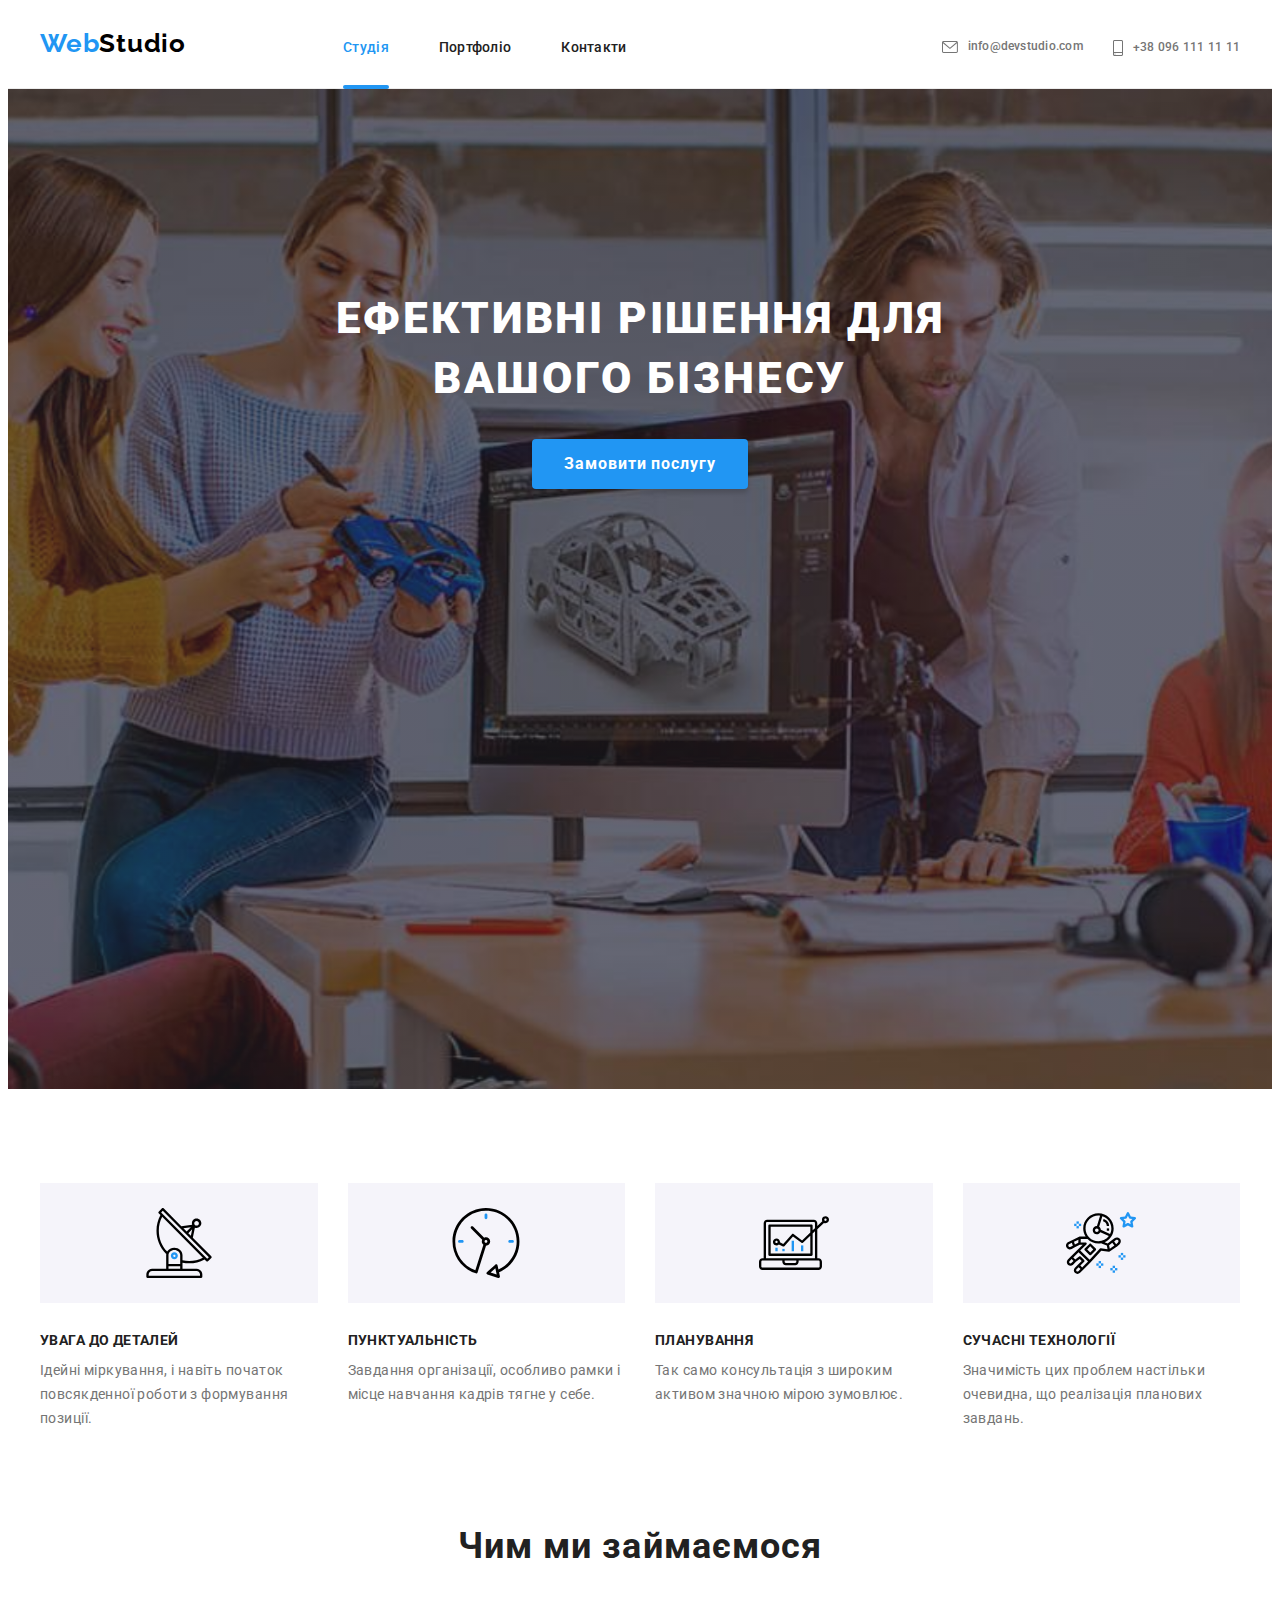
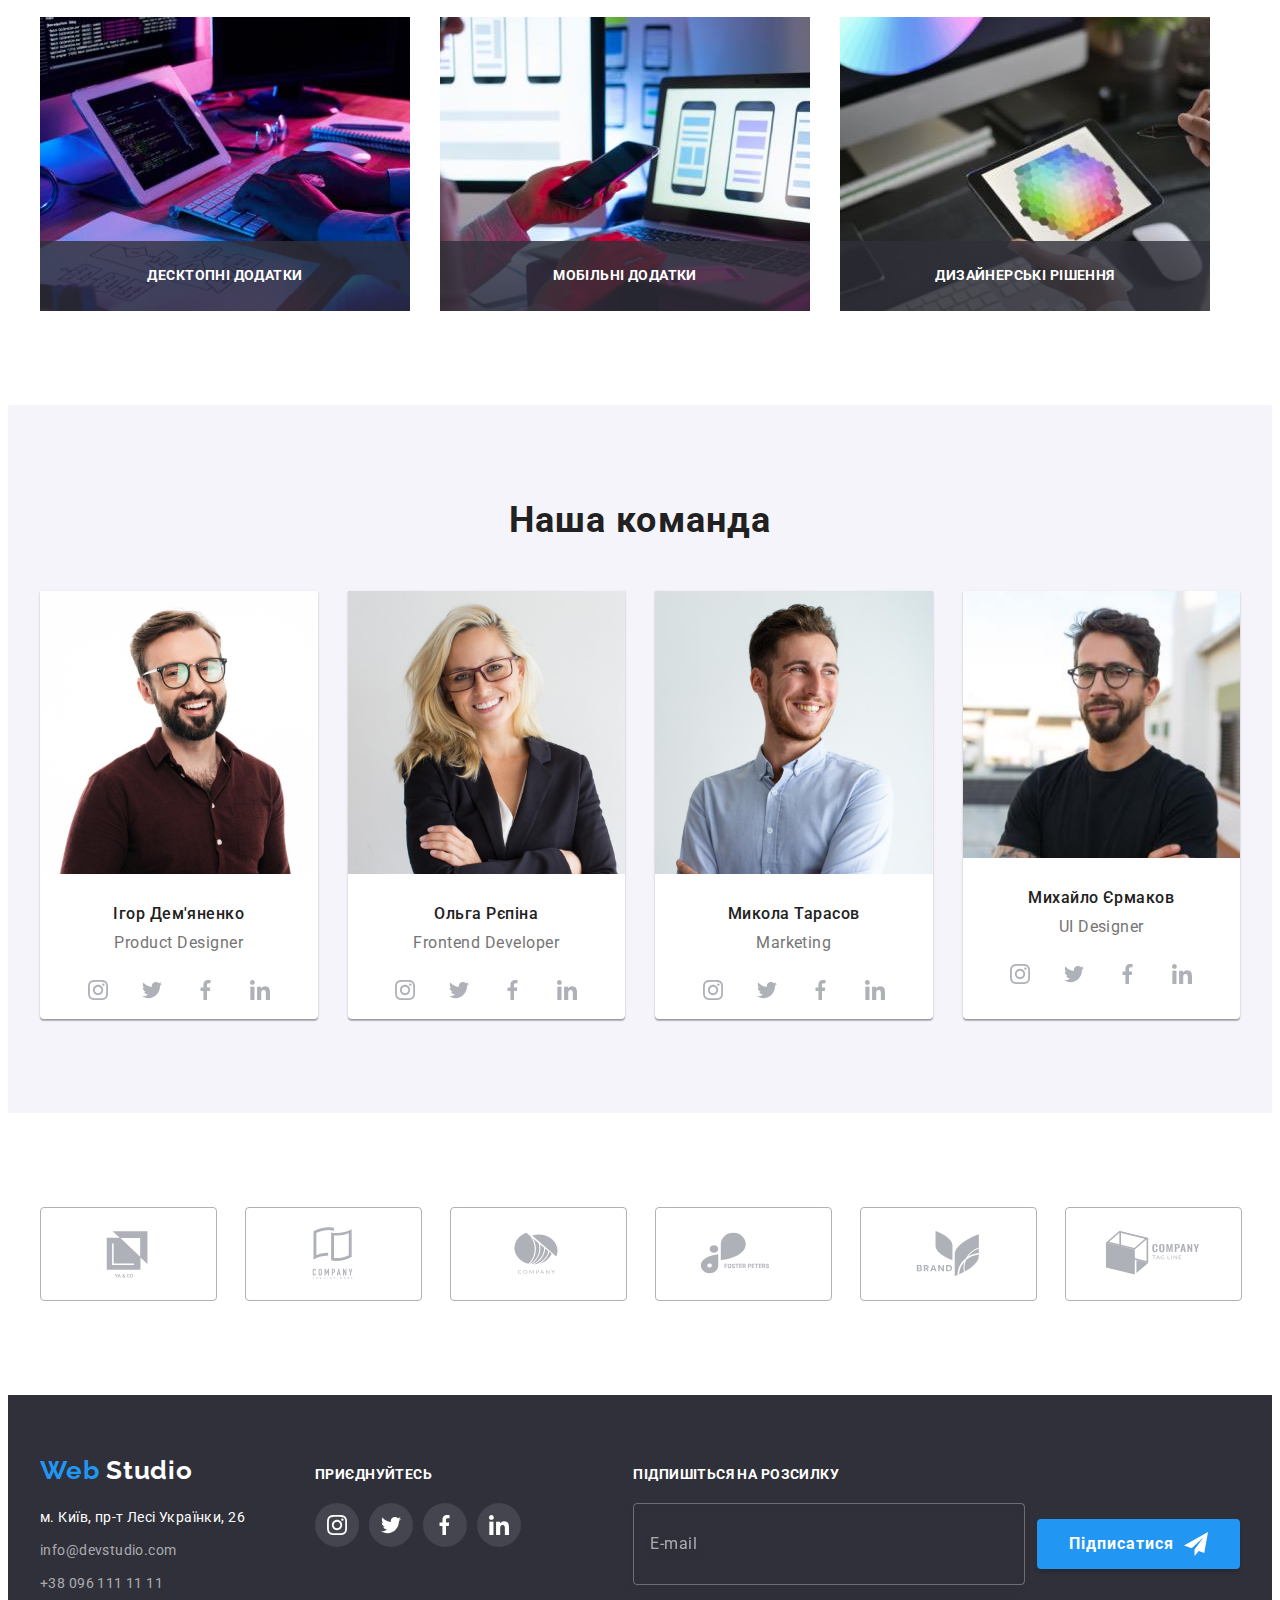
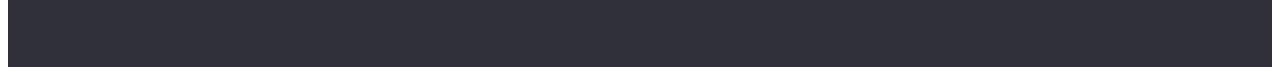
==== commit 84b915f4: "Додано адаптив на сторінку портфоліо" ====
--- a/index.html
+++ b/index.html
@@ -132,8 +132,8 @@
 					<ul class="examples list">
 						<li class="examples__item">
 							<img
-								srcset="./images/examples/img-1_370.jpg 1x, ./images/examples/img-1_740.jpg 2x"
-								src="./images/examples/img-1_370.jpg"
+								srcset="./images/examples/img-1-370.jpg 1x, ./images/examples/img-1-740.jpg 2x"
+								src="./images/examples/img-1-370.jpg"
 								alt="Ноутбук і клавіатура"
 								width="370"
 								height="294"
@@ -142,8 +142,8 @@
 						</li>
 						<li class="examples__item">
 							<img
-								srcset="./images/examples/img-2_370.jpg 1x, ./images/examples/img-2_740.jpg 2x"
-								src="./images/examples/img-2_370.jpg"
+								srcset="./images/examples/img-2-370.jpg 1x, ./images/examples/img-2-740.jpg 2x"
+								src="./images/examples/img-2-370.jpg"
 								alt="Телефон"
 								width="370"
 								height="294"
@@ -152,8 +152,8 @@
 						</li>
 						<li class="examples__item">
 							<img
-								srcset="./images/examples/img-3_370.jpg 1x, ./images/examples/img-3_740.jpg 2x"
-								src="./images/examples/img-3_370.jpg"
+								srcset="./images/examples/img-3-370.jpg 1x, ./images/examples/img-3-740.jpg 2x"
+								src="./images/examples/img-3-370.jpg"
 								alt="Планшет"
 								width="370"
 								height="294"
@@ -173,15 +173,15 @@
 							<img
 								class="team__img"
 								srcset="
-									./images/team/img-1_270.jpg 270w,
-									./images/team/img-1_354.jpg 354w,
-									./images/team/img-1_450.jpg 450w,
-									./images/team/img-1_540.jpg 540w,
-									./images/team/img-1_708.jpg 708w,
-									./images/team/img-1_900.jpg 900w
+									./images/team/img-1-270.jpg 270w,
+									./images/team/img-1-354.jpg 354w,
+									./images/team/img-1-450.jpg 450w,
+									./images/team/img-1-540.jpg 540w,
+									./images/team/img-1-708.jpg 708w,
+									./images/team/img-1-900.jpg 900w
 								"
-								sizes="(min-width 1200px) 270w, (min-width 768px) 354w, (min-width 480px) 450w, 100vw"
-								src="./images/team/img-1_450.jpg"
+								sizes="(min-width: 1200px) 270w, (min-width: 768px) 354w, (min-width: 480px) 450w, 100vw"
+								src="./images/team/img-1-450.jpg"
 								width="450px"
 								height="460px"
 								loading="lazy"
@@ -230,15 +230,15 @@
 							<img
 								class="team__img"
 								srcset="
-									./images/team/img-2_270.jpg 270w,
-									./images/team/img-2_354.jpg 354w,
-									./images/team/img-2_450.jpg 450w,
-									./images/team/img-2_540.jpg 540w,
-									./images/team/img-2_708.jpg 708w,
-									./images/team/img-2_900.jpg 900w
+									./images/team/img-2-270.jpg 270w,
+									./images/team/img-2-354.jpg 354w,
+									./images/team/img-2-450.jpg 450w,
+									./images/team/img-2-540.jpg 540w,
+									./images/team/img-2-708.jpg 708w,
+									./images/team/img-2-900.jpg 900w
 								"
-								sizes="(min-width 1200px) 270w, (min-width 768px) 354w, (min-width 480px) 450w, 100vw"
-								src="./images/team/img-2_450.jpg"
+								sizes="(min-width: 1200px) 270w, (min-width: 768px) 354w, (min-width: 480px) 450w, 100vw"
+								src="./images/team/img-2-450.jpg"
 								width="450px"
 								height="460px"
 								loading="lazy"
@@ -287,15 +287,15 @@
 							<img
 								class="team__img"
 								srcset="
-									./images/team/img-3_270.jpg 270w,
-									./images/team/img-3_354.jpg 354w,
-									./images/team/img-3_450.jpg 450w,
-									./images/team/img-3_540.jpg 540w,
-									./images/team/img-3_708.jpg 708w,
-									./images/team/img-3_900.jpg 900w
+									./images/team/img-3-270.jpg 270w,
+									./images/team/img-3-354.jpg 354w,
+									./images/team/img-3-450.jpg 450w,
+									./images/team/img-3-540.jpg 540w,
+									./images/team/img-3-708.jpg 708w,
+									./images/team/img-3-900.jpg 900w
 								"
-								sizes="(min-width 1200px) 270w, (min-width 768px) 354w, (min-width 480px) 450w, 100vw"
-								src="./images/team/img-3_450.jpg"
+								sizes="(min-width: 1200px) 270w, (min-width: 768px) 354w, (min-width: 480px) 450w, 100vw"
+								src="./images/team/img-3-450.jpg"
 								width="450px"
 								height="460px"
 								loading="lazy"
@@ -344,15 +344,16 @@
 							<img
 								class="team__img"
 								srcset="
-									./images/team/img-4_270.jpg 270w,
-									./images/team/img-4_354.jpg 354w,
-									./images/team/img-4_450.jpg 450w,
-									./images/team/img-4_540.jpg 540w,
-									./images/team/img-4_708.jpg 708w,
-									./images/team/img-4_900.jpg 900w
+									./images/team/img-4-270.jpg 270w,
+									./images/team/img-4-354.jpg 354w,
+									./images/team/img-4-450.jpg 450w,
+									./images/team/img-4-540.jpg 540w,
+									./images/team/img-4-708.jpg 708w,
+									./images/team/img-4-900.jpg 900w
 								"
-								sizes="(min-width 1200px) 270w, (min-width 768px) 354w, (min-width 480px) 450w, 100vw"
-								src="./images/team/img-4_450.jpg"
+								sizes="(min-width: 1200px) 270px, (min-width: 768px) 354px, (min-width: 480px) 450px, 100vw"
+								px
+								src="./images/team/img-4-450.jpg"
 								width="450px"
 								height="460px"
 								loading="lazy"
@@ -557,6 +558,7 @@
 				</div>
 			</div>
 		</footer>
+
 		<!-- Модальне вікно -->
 		<div class="backdrop is-hidden" data-modal>
 			<div class="modal">
@@ -636,13 +638,15 @@
 					</ul>
 				</nav>
 
-				<a class="phone" href="tel:+380961111111">
-					<span>+38 096 111 11 11</span>
-				</a>
-
-				<a class="mail" href="mailto:info@devstudio.com">
-					<span>info@devstudio.com</span>
-				</a>
+				<div>
+					<a class="phone" href="tel:+380961111111">
+						<span>+38 096 111 11 11</span>
+					</a>
+
+					<a class="mail" href="mailto:info@devstudio.com">
+						<span>info@devstudio.com</span>
+					</a>
+				</div>
 
 				<ul class="mobileSocials list">
 					<li class="mobileSocials__item">
--- a/css/main.min.css
+++ b/css/main.min.css
@@ -1 +1 @@
-.list{list-style:none}h1,h2,h3,h4,h5,h6,p,ul{margin:0;padding:0}img{display:block;max-width:100%;height:auto}body{background-color:#fff;color:#757575;font-family:Roboto,sans-serif}.container{padding-left:15px;padding-right:15px;margin:0 auto}@media screen and (min-width: 480px){.container{width:480px}}.section{padding-top:60px;padding-bottom:60px}.section__title{margin-bottom:30px;color:#212121;font-size:28px;text-align:center;letter-spacing:.03em}@media screen and (min-width: 768px){.container{width:768px}}@media screen and (min-width: 1200px){.container{width:1200px}.section{padding-top:94px;padding-bottom:94px}.section__title{margin-bottom:50px;font-size:36px}}.visuallyHidden{position:absolute;white-space:nowrap;width:1px;height:1px;overflow:hidden;border:0;padding:0;clip:rect(0 0 0 0);-webkit-clip-path:inset(50%);clip-path:inset(50%);margin:-1px}.button{margin-left:auto;margin-right:auto;padding:10px 24px;border:0;-webkit-box-shadow:0px 4px 4px rgba(0,0,0,.15);box-shadow:0px 4px 4px rgba(0,0,0,.15);border-radius:4px;background-color:#2196f3;color:#fff;font-family:"Roboto";font-style:normal;font-weight:700;font-size:16px;line-height:1.88;display:-webkit-box;display:-ms-flexbox;display:flex;-webkit-box-align:center;-ms-flex-align:center;align-items:center;text-align:center;letter-spacing:.06em;-webkit-transition:-webkit-transform 250ms cubic-bezier(0.4, 0, 0.2, 1);transition:-webkit-transform 250ms cubic-bezier(0.4, 0, 0.2, 1);transition:transform 250ms cubic-bezier(0.4, 0, 0.2, 1);transition:transform 250ms cubic-bezier(0.4, 0, 0.2, 1), -webkit-transform 250ms cubic-bezier(0.4, 0, 0.2, 1);-webkit-transform:scale(1);transform:scale(1);cursor:pointer}.button:hover,.button:focus{-webkit-transform:scale(1.1);transform:scale(1.1)}.button--footer{padding-left:30px;padding-right:30px}@media screen and (min-width: 1200px){.button--footer{margin:0}}.button__icon{margin-left:10px;fill:currentColor}.button--modal{padding-left:52px;padding-right:52px}@media screen and (min-width: 1200px){.button{padding:10px 32px}}.logo{text-decoration:none;font-family:Raleway,sans-serif;font-weight:700;font-size:24px;line-height:1.17;letter-spacing:.03em}@media screen and (max-width: 767px){.logo{padding:16px 0}}@media screen and (min-width: 1200px){.logo{font-size:26px;line-height:1.19}}.logo--header{color:#000}.logo__accent{color:#2196f3}.logo--footer{display:block;margin-bottom:20px;text-align:center;color:#fff}@media screen and (min-width: 1200px){.logo--footer{text-align:left}}.header{padding-top:0;padding-bottom:0;border-style:solid;border-color:#ececec;border-right-width:0;border-top-width:0;border-left-width:0;border-bottom-width:1px}.header__block{display:-webkit-box;display:-ms-flexbox;display:flex;margin:0 auto;-webkit-box-align:center;-ms-flex-align:center;align-items:center;-webkit-box-pack:justify;-ms-flex-pack:justify;justify-content:space-between}@media(max-width: 767px){.navigation{display:none}}@media(min-width: 768px){.menu-toggle{display:none}}.menu-toggle{margin-left:15px;padding:0;background-color:rgba(0,0,0,0);cursor:pointer;border:none;color:#000}.menu-toggle:hover,.menu-toggle:focus{color:#2196f3}.menu-toggle__icon{display:block;fill:currentColor}.menu-container{position:fixed;top:0;left:0;width:100vw;height:100vh;padding:48px 40px;background-color:#fff;z-index:1000;-webkit-transform:translateX(-100%);transform:translateX(-100%);opacity:0;-webkit-transition:opacity 250ms cubic-bezier(0.4, 0, 0.2, 1) 250ms,-webkit-transform 500ms ease-in-out;transition:opacity 250ms cubic-bezier(0.4, 0, 0.2, 1) 250ms,-webkit-transform 500ms ease-in-out;transition:transform 500ms ease-in-out,opacity 250ms cubic-bezier(0.4, 0, 0.2, 1) 250ms;transition:transform 500ms ease-in-out,opacity 250ms cubic-bezier(0.4, 0, 0.2, 1) 250ms,-webkit-transform 500ms ease-in-out}.menu-container.is-open{opacity:1;-webkit-transform:translateX(0);transform:translateX(0)}.menu-container .menu-toggle{position:absolute;top:10px;right:15px;color:#000}.menu-container .menu-toggle:hover,.menu-container .menu-toggle:focus{color:#2196f3}.menu-container .menu-toggle__icon{display:block;fill:currentColor}.mobile-menu{font-weight:500;line-height:1.17;letter-spacing:.02em}.mobile-menu .nav{margin-bottom:306px}.mobile-menu .nav__list{display:-webkit-box;display:-ms-flexbox;display:flex;-webkit-box-orient:vertical;-webkit-box-direction:normal;-ms-flex-direction:column;flex-direction:column;gap:32px}.mobile-menu .nav__link{display:block;font-size:40px;color:#212121;text-decoration:none;-webkit-transition:color 250ms cubic-bezier(0.4, 0, 0.2, 1);transition:color 250ms cubic-bezier(0.4, 0, 0.2, 1)}.mobile-menu .nav__link--current{color:#2196f3}.mobile-menu .phone{display:block;margin-bottom:32px;font-size:34px;color:#2196f3;text-decoration:none}.mobile-menu .mail{display:block;margin-bottom:64px;font-size:24px;color:inherit;text-decoration:none}.mobile-menu .mobileSocials{display:-webkit-box;display:-ms-flexbox;display:flex;gap:20px;-ms-flex-wrap:wrap;flex-wrap:wrap}.mobileSocials__link{position:relative;display:block;font-size:18px;color:#2196f3;text-decoration:none}.mobileSocials__item{position:relative}.mobileSocials__item:not(:last-child)::after{position:absolute;right:0;bottom:0;-webkit-transform:translateX(10px);transform:translateX(10px);content:"";display:block;width:1px;height:22px;background-color:rgba(33,33,33,.2)}@media(min-width: 768px){.header__block{gap:87px}.navigation{display:-webkit-box;display:-ms-flexbox;display:flex;-webkit-box-align:center;-ms-flex-align:center;align-items:center;gap:90px}.nav__list{display:-webkit-box;display:-ms-flexbox;display:flex;-webkit-box-orient:horizontal;-webkit-box-direction:normal;-ms-flex-direction:row;flex-direction:row;gap:50px;font-size:14px}.nav__list,.contacts{font-weight:500;line-height:1.14;letter-spacing:.02em}.contacts{display:-webkit-box;display:-ms-flexbox;display:flex;-webkit-box-orient:vertical;-webkit-box-direction:normal;-ms-flex-direction:column;flex-direction:column;gap:10px;font-size:12px}.nav__link{display:block;padding-top:32px;padding-bottom:32px;color:#212121;text-decoration:none;-webkit-transition:color 250ms cubic-bezier(0.4, 0, 0.2, 1);transition:color 250ms cubic-bezier(0.4, 0, 0.2, 1)}.nav__link:hover,.nav__link:focus{color:#2196f3}.contacts__link{display:-webkit-box;display:-ms-flexbox;display:flex;-webkit-box-align:center;-ms-flex-align:center;align-items:center;gap:10px;color:#757575;text-decoration:none;-webkit-transition:color 250ms cubic-bezier(0.4, 0, 0.2, 1);transition:color 250ms cubic-bezier(0.4, 0, 0.2, 1)}.contacts__link:hover,.contacts__link:focus{color:#2196f3}.contacts__icon{fill:currentColor}.nav__link--current{position:relative;color:#2196f3}.nav__link--current::after{position:absolute;left:0;bottom:0;-webkit-transform:translateY(1px);transform:translateY(1px);content:"";display:inline-block;width:100%;height:4px;background-color:#2196f3;border-radius:2px}}@media(min-width: 1200px){.header__block{gap:88px;-webkit-box-align:baseline;-ms-flex-align:baseline;align-items:baseline}.navigation{gap:315px}.contacts{-webkit-box-orient:horizontal;-webkit-box-direction:normal;-ms-flex-direction:row;flex-direction:row;gap:30px}.contacts__link{padding-top:32px;padding-bottom:32px}}.hero{max-width:480px;height:400px;margin:0 auto;padding-top:118px;padding-bottom:118px;background-color:#2f303a;background-image:-webkit-gradient(linear, right top, left top, from(rgba(47, 48, 58, 0.4)), to(rgba(47, 48, 58, 0.4))),url(../images/hero/img_mob@1x.jpg);background-image:linear-gradient(to left, rgba(47, 48, 58, 0.4), rgba(47, 48, 58, 0.4)),url(../images/hero/img_mob@1x.jpg);background-repeat:no-repeat;background-position:center;background-size:cover}@media screen and (min-device-pixel-ratio: 2),screen and (-webkit-min-device-pixel-ratio: 2),screen and (min-resolution: 192dpi),screen and (min-resolution: 2dppx){.hero{background-image:-webkit-gradient(linear, right top, left top, from(rgba(47, 48, 58, 0.4)), to(rgba(47, 48, 58, 0.4))),url(../images/hero/img_mob@2x.jpg);background-image:linear-gradient(to left, rgba(47, 48, 58, 0.4), rgba(47, 48, 58, 0.4)),url(../images/hero/img_mob@2x.jpg)}}.hero__title{margin-bottom:30px;color:#fff;font-weight:900;font-size:26px;line-height:1.62;text-align:center;letter-spacing:.06em;text-transform:uppercase}@media screen and (min-width: 768px){.hero{max-width:768px;background-image:-webkit-gradient(linear, right top, left top, from(rgba(47, 48, 58, 0.4)), to(rgba(47, 48, 58, 0.4))),url(../images/hero/img_tab@1x.jpg);background-image:linear-gradient(to left, rgba(47, 48, 58, 0.4), rgba(47, 48, 58, 0.4)),url(../images/hero/img_tab@1x.jpg)}}@media screen and (min-width: 768px)and (min-device-pixel-ratio: 2),screen and (min-width: 768px)and (-webkit-min-device-pixel-ratio: 2),screen and (min-width: 768px)and (min-resolution: 192dpi),screen and (min-width: 768px)and (min-resolution: 2dppx){.hero{background-image:-webkit-gradient(linear, right top, left top, from(rgba(47, 48, 58, 0.4)), to(rgba(47, 48, 58, 0.4))),url(../images/hero/img_tab@2x.jpg);background-image:linear-gradient(to left, rgba(47, 48, 58, 0.4), rgba(47, 48, 58, 0.4)),url(../images/hero/img_tab@2x.jpg)}}@media screen and (min-width: 1200px){.hero{max-width:1600px;height:600px;padding-top:200px;padding-bottom:200px;background-image:-webkit-gradient(linear, right top, left top, from(rgba(47, 48, 58, 0.4)), to(rgba(47, 48, 58, 0.4))),url(../images/hero/img_des@1x.jpg);background-image:linear-gradient(to left, rgba(47, 48, 58, 0.4), rgba(47, 48, 58, 0.4)),url(../images/hero/img_des@1x.jpg)}}@media screen and (min-width: 1200px)and (min-device-pixel-ratio: 2),screen and (min-width: 1200px)and (-webkit-min-device-pixel-ratio: 2),screen and (min-width: 1200px)and (min-resolution: 192dpi),screen and (min-width: 1200px)and (min-resolution: 2dppx){.hero{background-image:-webkit-gradient(linear, right top, left top, from(rgba(47, 48, 58, 0.4)), to(rgba(47, 48, 58, 0.4))),url(../images/hero/img_des@2x.jpg);background-image:linear-gradient(to left, rgba(47, 48, 58, 0.4), rgba(47, 48, 58, 0.4)),url(../images/hero/img_des@2x.jpg)}}@media screen and (min-width: 1200px){.hero__title{font-size:44px;line-height:1.36}}.features{display:-webkit-box;display:-ms-flexbox;display:flex;gap:30px;-ms-flex-wrap:wrap;flex-wrap:wrap}.features__item{-ms-flex-preferred-size:calc((100% - (1 -1) * 30px) / 1);flex-basis:calc((100% - (1 -1) * 30px) / 1)}.features__container{display:-webkit-box;display:-ms-flexbox;display:flex;-webkit-box-pack:center;-ms-flex-pack:center;justify-content:center;-webkit-box-align:center;-ms-flex-align:center;align-items:center;width:100%;height:120px;margin-bottom:30px;background-color:#f5f4fa}.features__title{padding-bottom:10px;color:#212121;font-size:14px;line-height:1.14;text-align:center;letter-spacing:.03em;text-transform:uppercase}.features__description{width:100%;font-size:14px;line-height:1.71;letter-spacing:.03em}@media screen and (min-width: 768px){.features__item{-ms-flex-preferred-size:calc((100% - (2 - 1) * 30px) / 2);flex-basis:calc((100% - (2 - 1) * 30px) / 2)}.features__title{text-align:left}}@media screen and (min-width: 1200px){.features__item{-ms-flex-preferred-size:calc((100% - (4 - 1) * 30px) / 4);flex-basis:calc((100% - (4 - 1) * 30px) / 4)}}.section--works{display:none}@media screen and (min-width: 1200px){.section--works{display:block;padding-top:0}.examples{display:-webkit-box;display:-ms-flexbox;display:flex;gap:30px}.examples__item{position:relative}.examples__case{position:absolute;bottom:0;left:0;display:-webkit-box;display:-ms-flexbox;display:flex;width:100%;min-height:70px;-webkit-box-align:center;-ms-flex-align:center;align-items:center;-webkit-box-pack:center;-ms-flex-pack:center;justify-content:center;background-color:rgba(47,48,58,.8);z-index:10}.examples__title{font-size:14px;line-height:1.14;text-align:center;letter-spacing:.03em;text-transform:uppercase;color:#fff}}.section--team{background-color:#f5f4fa}.team{display:-webkit-box;display:-ms-flexbox;display:flex;gap:30px;-ms-flex-wrap:wrap;flex-wrap:wrap}.team__item{-ms-flex-preferred-size:calc((100%- (1-1) *30px) /1);flex-basis:calc((100%- (1-1) *30px) /1);height:622px;background:#fff;-webkit-box-shadow:0px 1px 3px rgba(0,0,0,.12),0px 1px 1px rgba(0,0,0,.14),0px 2px 1px rgba(0,0,0,.2);box-shadow:0px 1px 3px rgba(0,0,0,.12),0px 1px 1px rgba(0,0,0,.14),0px 2px 1px rgba(0,0,0,.2);border-radius:0px 0px 4px 4px}.team__img{max-width:100%;margin-bottom:30px}.team__title{margin-bottom:10px;color:#212121;font-weight:500;font-size:16px;line-height:1.19;text-align:center;letter-spacing:.03em}.team__description{margin-bottom:16px;font-size:16px;line-height:1.19;text-align:center;letter-spacing:.03em}@media screen and (min-width: 768px){.team__item{-ms-flex-preferred-size:calc((100% - (2 - 1) * 30px) / 2);flex-basis:calc((100% - (2 - 1) * 30px) / 2);height:536px}}@media screen and (min-width: 1200px){.team__item{-ms-flex-preferred-size:calc((100% - (4 - 1) * 30px) / 4);flex-basis:calc((100% - (4 - 1) * 30px) / 4);height:428px}}.socials{display:-webkit-box;display:-ms-flexbox;display:flex;-webkit-box-pack:center;-ms-flex-pack:center;justify-content:center;-webkit-box-align:center;-ms-flex-align:center;align-items:center;gap:10px}.socials__link{display:-webkit-box;display:-ms-flexbox;display:flex;-webkit-box-pack:center;-ms-flex-pack:center;justify-content:center;-webkit-box-align:center;-ms-flex-align:center;align-items:center;width:44px;height:44px;border-radius:50%;color:#afb1b8;-webkit-transition:color 250ms cubic-bezier(0.4, 0, 0.2, 1),background-color 250ms cubic-bezier(0.4, 0, 0.2, 1);transition:color 250ms cubic-bezier(0.4, 0, 0.2, 1),background-color 250ms cubic-bezier(0.4, 0, 0.2, 1)}.socials__link:hover,.socials__link:focus{background-color:#2196f3;color:#fff}.socials__icon{display:block;fill:currentColor}.socials__link--footer{color:#fff;background-color:rgba(255,255,255,.1);-webkit-transition:background-color 250ms cubic-bezier(0.4, 0, 0.2, 1);transition:background-color 250ms cubic-bezier(0.4, 0, 0.2, 1)}.clients{display:-webkit-box;display:-ms-flexbox;display:flex;-webkit-box-align:center;-ms-flex-align:center;align-items:center;gap:30px;-ms-flex-wrap:wrap;flex-wrap:wrap}.clients__item{-ms-flex-preferred-size:calc((100% - (2 - 1) * 30px) / 2);flex-basis:calc((100% - (2 - 1) * 30px) / 2)}.clients__link{display:-webkit-box;display:-ms-flexbox;display:flex;-webkit-box-pack:center;-ms-flex-pack:center;justify-content:center;-webkit-box-align:center;-ms-flex-align:center;align-items:center;width:100%;height:92px;color:#afb1b8;border:1px solid #afb1b8;border-radius:4px;-webkit-transition:color 250ms cubic-bezier(0.4, 0, 0.2, 1),border 250ms cubic-bezier(0.4, 0, 0.2, 1);transition:color 250ms cubic-bezier(0.4, 0, 0.2, 1),border 250ms cubic-bezier(0.4, 0, 0.2, 1)}.clients__link:hover,.clients__link:focus{color:#2196f3;border:1px solid #2196f3}.clients__icon{display:block;fill:currentColor}@media screen and (min-width: 768px){.clients__item{-ms-flex-preferred-size:calc((100% - (3 - 1) * 30px) / 3);flex-basis:calc((100% - (3 - 1) * 30px) / 3)}}@media screen and (min-width: 1200px){.clients__item{-ms-flex-preferred-size:calc((100% - (6 - 1) * 30px) / 6);flex-basis:calc((100% - (6 - 1) * 30px) / 6)}}.footer{background-color:#2f303a;padding-top:60px;padding-bottom:60px}.address__item:not(:last-child){margin-bottom:9px}.address{text-align:center}@media screen and (max-width: 1199px){.address{margin-bottom:60px}}.address__link{color:rgba(255,255,255,.6);text-decoration:none;font-family:"Roboto";font-style:normal;font-weight:400;font-size:14px;line-height:1.71;letter-spacing:.03em}.address__link--location{color:#fff}.footer__text{margin-bottom:20px;font-weight:700;font-size:14px;line-height:1.14;letter-spacing:.03em;text-align:center;text-transform:uppercase;color:#fff}.join{margin-bottom:60px}.form{display:block}.form__field{width:450px;height:50px;border:1px solid rgba(255,255,255,.3);-webkit-filter:drop-shadow(0px 4px 4px rgba(0, 0, 0, 0.15));filter:drop-shadow(0px 4px 4px rgba(0, 0, 0, 0.15));border-radius:4px;padding:15px 16px;font-family:inherit;font-size:inherit;outline:1px solid rgba(0,0,0,0);background-color:inherit;-webkit-transition:outline 250ms cubic-bezier(0.4, 0, 0.2, 1);transition:outline 250ms cubic-bezier(0.4, 0, 0.2, 1)}@media screen and (max-width: 1199px){.form__field{margin-bottom:20px}}.form__field:focus{outline:1px solid #2196f3}.form__field::-webkit-input-placeholder{font-size:16px;line-height:1.25;-webkit-box-align:center;align-items:center;letter-spacing:.03em;color:rgba(255,255,255,.6)}.form__field::-moz-placeholder{font-size:16px;line-height:1.25;align-items:center;letter-spacing:.03em;color:rgba(255,255,255,.6)}.form__field:-ms-input-placeholder{font-size:16px;line-height:1.25;-ms-flex-align:center;align-items:center;letter-spacing:.03em;color:rgba(255,255,255,.6)}.form__field::-ms-input-placeholder{font-size:16px;line-height:1.25;-ms-flex-align:center;align-items:center;letter-spacing:.03em;color:rgba(255,255,255,.6)}.form__field::placeholder{font-size:16px;line-height:1.25;-webkit-box-align:center;-ms-flex-align:center;align-items:center;letter-spacing:.03em;color:rgba(255,255,255,.6)}@media screen and (min-width: 768px){.flex__footer--tablet{display:-webkit-box;display:-ms-flexbox;display:flex;gap:165px;-webkit-box-pack:center;-ms-flex-pack:center;justify-content:center}.form{text-align:center;margin:0 auto}}@media screen and (min-width: 1200px){.address{text-align:left}.flex{display:-webkit-box;display:-ms-flexbox;display:flex;gap:70px;-webkit-box-align:baseline;-ms-flex-align:baseline;align-items:baseline}.flex__footer--tablet{display:-webkit-box;display:-ms-flexbox;display:flex;gap:70px;-webkit-box-pack:start;-ms-flex-pack:start;justify-content:flex-start;-webkit-box-align:baseline;-ms-flex-align:baseline;align-items:baseline}.footer__text{text-align:left}.form{display:-webkit-box;display:-ms-flexbox;display:flex;-webkit-box-pack:start;-ms-flex-pack:start;justify-content:flex-start;-webkit-box-align:center;-ms-flex-align:center;align-items:center;gap:12px}.form__field{width:358px}}.backdrop{position:fixed;top:0;left:0;width:100%;height:100%;background-color:rgba(0,0,0,.2);opacity:1;-webkit-transition:opacity 250ms cubic-bezier(0.4, 0, 0.2, 1),visibility 250ms cubic-bezier(0.4, 0, 0.2, 1);transition:opacity 250ms cubic-bezier(0.4, 0, 0.2, 1),visibility 250ms cubic-bezier(0.4, 0, 0.2, 1);z-index:10000}.backdrop.is-hidden{visibility:hidden;opacity:0;pointer-events:none}.backdrop.is-hidden .modal{-webkit-transform:translate(-50%, -50%) scale(0.8);transform:translate(-50%, -50%) scale(0.8)}.modal{position:absolute;top:50%;left:50%;-webkit-transform:translate(-50%, -50%) scale(1);transform:translate(-50%, -50%) scale(1);width:528px;min-height:581px;padding:40px;background-color:#fff;-webkit-transition:-webkit-transform 250ms cubic-bezier(0.4, 0, 0.2, 1);transition:-webkit-transform 250ms cubic-bezier(0.4, 0, 0.2, 1);transition:transform 250ms cubic-bezier(0.4, 0, 0.2, 1);transition:transform 250ms cubic-bezier(0.4, 0, 0.2, 1), -webkit-transform 250ms cubic-bezier(0.4, 0, 0.2, 1);z-index:1000}.close{position:absolute;top:8px;right:8px;display:-webkit-box;display:-ms-flexbox;display:flex;-webkit-box-pack:center;-ms-flex-pack:center;justify-content:center;-webkit-box-align:center;-ms-flex-align:center;align-items:center;width:30px;height:30px;border:1px solid rgba(0,0,0,.1);border-radius:50%;background-color:#fff;-webkit-transition:color 250ms cubic-bezier(0.4, 0, 0.2, 1);transition:color 250ms cubic-bezier(0.4, 0, 0.2, 1);cursor:pointer}.close:hover{color:#2196f3}.close__icon{fill:currentColor}.container--form{display:-webkit-box;display:-ms-flexbox;display:flex;-webkit-box-orient:vertical;-webkit-box-direction:normal;-ms-flex-direction:column;flex-direction:column;-webkit-box-align:center;-ms-flex-align:center;align-items:center}.modal__label{display:inline-block;font-size:20px;line-height:1.15;letter-spacing:.03em;color:#212121;margin-bottom:12px}.modalform{display:-webkit-box;display:-ms-flexbox;display:flex;-webkit-box-orient:vertical;-webkit-box-direction:normal;-ms-flex-direction:column;flex-direction:column}.modalform__part{display:-webkit-box;display:-ms-flexbox;display:flex;-webkit-box-orient:vertical;-webkit-box-direction:normal;-ms-flex-direction:column;flex-direction:column;margin-bottom:10px}.modalform__wrapper{position:relative}.modalform__wrapper:focus-within>.modalform__icon{fill:#2196f3}.modalform__label{font-size:12px;line-height:1.17;letter-spacing:.01em;color:#757575;margin-bottom:4px}.modalform__icon{position:absolute;top:50%;left:12px;-webkit-transform:translateY(-50%);transform:translateY(-50%);fill:currentColor;-webkit-transition:fill 250ms cubic-bezier(0.4, 0, 0.2, 1);transition:fill 250ms cubic-bezier(0.4, 0, 0.2, 1)}.modalform__field{width:448px;height:40px;border:1px solid rgba(33,33,33,.2);border-radius:4px;padding:12px 42px;font-family:inherit;font-size:inherit;outline:1px solid rgba(0,0,0,0);-webkit-transition:outline 250ms cubic-bezier(0.4, 0, 0.2, 1);transition:outline 250ms cubic-bezier(0.4, 0, 0.2, 1)}.modalform__field:focus{outline:1px solid #2196f3}.modalform__textarea{display:-webkit-box;display:-ms-flexbox;display:flex;-webkit-box-orient:vertical;-webkit-box-direction:normal;-ms-flex-direction:column;flex-direction:column;margin-bottom:20px}.modalform__field--textarea{width:448px;height:120px;padding-left:16px;padding-right:16px;resize:none}.modalform__field--textarea::-webkit-input-placeholder{font-size:12px;line-height:1.17;letter-spacing:.01em;color:rgba(117,117,117,.5)}.modalform__field--textarea::-moz-placeholder{font-size:12px;line-height:1.17;letter-spacing:.01em;color:rgba(117,117,117,.5)}.modalform__field--textarea:-ms-input-placeholder{font-size:12px;line-height:1.17;letter-spacing:.01em;color:rgba(117,117,117,.5)}.modalform__field--textarea::-ms-input-placeholder{font-size:12px;line-height:1.17;letter-spacing:.01em;color:rgba(117,117,117,.5)}.modalform__field--textarea::placeholder{font-size:12px;line-height:1.17;letter-spacing:.01em;color:rgba(117,117,117,.5)}.modalform__agreement{display:-webkit-box;display:-ms-flexbox;display:flex;-webkit-box-align:center;-ms-flex-align:center;align-items:center;gap:10px;padding-left:12px;margin-bottom:30px}.modalform__checkbox{-webkit-appearance:none;-moz-appearance:none;appearance:none;width:16px;height:15px;outline:2px solid #212121;outline-offset:-2px;border-radius:2px;background-position:center;background-repeat:no-repeat;background-size:0;background-image:url("data:image/svg+xml,%3Csvg width='13' height='10' viewBox='0 0 13 10' fill='none' xmlns='http://www.w3.org/2000/svg'%3E%3Cpath d='M1.95703 4.75166L1.88825 4.68604L1.81923 4.75141L0.93123 5.59258L0.854858 5.66492L0.930974 5.73753L4.42671 9.07236L4.49574 9.1382L4.56476 9.07236L12.069 1.91352L12.1449 1.84116L12.069 1.76881L11.1873 0.927644L11.1183 0.861826L11.0493 0.927611L4.49577 7.17353L1.95703 4.75166Z' fill='white' stroke='white' stroke-width='0.2'/%3E%3C/svg%3E%0A");-webkit-transition:outline-color 250ms cubic-bezier(0.4, 0, 0.2, 1),background-color 250ms cubic-bezier(0.4, 0, 0.2, 1);transition:outline-color 250ms cubic-bezier(0.4, 0, 0.2, 1),background-color 250ms cubic-bezier(0.4, 0, 0.2, 1)}.modalform__checkbox:checked{outline-color:#2196f3;background-color:#2196f3;background-size:11px 8px}.modalform__text{font-size:14px;line-height:1.71;letter-spacing:.03em;color:#757575;-webkit-user-select:none;-moz-user-select:none;-ms-user-select:none;user-select:none}.modalform__link{color:#2196f3;text-underline-offset:3px}.filter{display:-webkit-box;display:-ms-flexbox;display:flex;gap:8px;-webkit-box-pack:center;-ms-flex-pack:center;justify-content:center;margin-bottom:34px}.filter__marker{padding:6px 22px;border:0;border-radius:4px;background:#f5f4fa;color:#212121;font-family:"Roboto";font-style:normal;font-weight:500;font-size:16px;line-height:1.62;text-align:center;letter-spacing:.03em;-webkit-transition:background-color 250ms cubic-bezier(0.4, 0, 0.2, 1),color 250ms cubic-bezier(0.4, 0, 0.2, 1),-webkit-box-shadow 250ms cubic-bezier(0.4, 0, 0.2, 1);transition:background-color 250ms cubic-bezier(0.4, 0, 0.2, 1),color 250ms cubic-bezier(0.4, 0, 0.2, 1),-webkit-box-shadow 250ms cubic-bezier(0.4, 0, 0.2, 1);transition:background-color 250ms cubic-bezier(0.4, 0, 0.2, 1),color 250ms cubic-bezier(0.4, 0, 0.2, 1),box-shadow 250ms cubic-bezier(0.4, 0, 0.2, 1);transition:background-color 250ms cubic-bezier(0.4, 0, 0.2, 1),color 250ms cubic-bezier(0.4, 0, 0.2, 1),box-shadow 250ms cubic-bezier(0.4, 0, 0.2, 1),-webkit-box-shadow 250ms cubic-bezier(0.4, 0, 0.2, 1);cursor:pointer}.filter__marker:hover,.filter__marker:focus{-webkit-box-shadow:0px 3px 1px rgba(0,0,0,.1),0px 1px 2px rgba(0,0,0,.08),0px 2px 2px rgba(0,0,0,.12);box-shadow:0px 3px 1px rgba(0,0,0,.1),0px 1px 2px rgba(0,0,0,.08),0px 2px 2px rgba(0,0,0,.12);background-color:#2196f3;color:#fff}.filter__marker--current{padding:6px 25px;-webkit-box-shadow:0px 3px 1px rgba(0,0,0,.1),0px 1px 2px rgba(0,0,0,.08),0px 2px 2px rgba(0,0,0,.12);box-shadow:0px 3px 1px rgba(0,0,0,.1),0px 1px 2px rgba(0,0,0,.08),0px 2px 2px rgba(0,0,0,.12);background-color:#2196f3;color:#fff}.set{display:-webkit-box;display:-ms-flexbox;display:flex;-ms-flex-wrap:wrap;flex-wrap:wrap;gap:30px}.card{-ms-flex-preferred-size:calc((100%- (3-1) *30px) /3);flex-basis:calc((100%- (3-1) *30px) /3)}.card__link{-webkit-transition:-webkit-box-shadow 250ms cubic-bezier(0.4, 0, 0.2, 1);transition:-webkit-box-shadow 250ms cubic-bezier(0.4, 0, 0.2, 1);transition:box-shadow 250ms cubic-bezier(0.4, 0, 0.2, 1);transition:box-shadow 250ms cubic-bezier(0.4, 0, 0.2, 1), -webkit-box-shadow 250ms cubic-bezier(0.4, 0, 0.2, 1)}.card__link:hover,.card__link:focus{display:block;-webkit-box-shadow:0px 1px 1px rgba(0,0,0,.12),0px 4px 4px rgba(0,0,0,.06),1px 4px 6px rgba(0,0,0,.16);box-shadow:0px 1px 1px rgba(0,0,0,.12),0px 4px 4px rgba(0,0,0,.06),1px 4px 6px rgba(0,0,0,.16);-webkit-transform:translateY(0%);transform:translateY(0%)}.card__link:hover .card__blockOverflow{-webkit-transform:translateY(0%);transform:translateY(0%)}.card__case{position:relative;overflow:hidden}.card__blockOverflow{position:absolute;top:0;left:0;display:-webkit-box;display:-ms-flexbox;display:flex;-webkit-box-pack:center;-ms-flex-pack:center;justify-content:center;-webkit-box-align:center;-ms-flex-align:center;align-items:center;min-width:100%;height:294px;padding:24px;background-color:rgba(33,150,243,.9);color:#fff;-webkit-transition:-webkit-transform 250ms cubic-bezier(0.4, 0, 0.2, 1);transition:-webkit-transform 250ms cubic-bezier(0.4, 0, 0.2, 1);transition:transform 250ms cubic-bezier(0.4, 0, 0.2, 1);transition:transform 250ms cubic-bezier(0.4, 0, 0.2, 1), -webkit-transform 250ms cubic-bezier(0.4, 0, 0.2, 1);-webkit-transform:translateY(100%);transform:translateY(100%)}.card__description{font-weight:400;font-size:18px;line-height:1.56;letter-spacing:.03em}.card__text{padding:19px 23px;border:solid #eee;border-right-width:1px;border-bottom-width:1px;border-left-width:1px;border-top-width:0}.card__title{margin-bottom:4px;color:#212121;font-size:18px;line-height:2;letter-spacing:.06em}.card__class{font-size:16px;line-height:1.88;letter-spacing:.03em}/*# sourceMappingURL=main.min.css.map */+.list{list-style:none}h1,h2,h3,h4,h5,h6,p,ul{margin:0;padding:0}img{display:block;max-width:100%;height:auto}body{background-color:#fff;color:#757575;font-family:Roboto,sans-serif}.container{padding-left:15px;padding-right:15px;margin:0 auto}@media screen and (min-width: 480px){.container{width:480px}}.section{padding-top:60px;padding-bottom:60px}.section__title{margin-bottom:30px;color:#212121;font-size:28px;text-align:center;letter-spacing:.03em}@media screen and (min-width: 768px){.container{width:768px}}@media screen and (min-width: 1200px){.container{width:1200px}.section{padding-top:94px;padding-bottom:94px}.section__title{margin-bottom:50px;font-size:36px}}.visuallyHidden{position:absolute;white-space:nowrap;width:1px;height:1px;overflow:hidden;border:0;padding:0;clip:rect(0 0 0 0);-webkit-clip-path:inset(50%);clip-path:inset(50%);margin:-1px}.button{margin-left:auto;margin-right:auto;padding:10px 24px;border:0;-webkit-box-shadow:0px 4px 4px rgba(0,0,0,.15);box-shadow:0px 4px 4px rgba(0,0,0,.15);border-radius:4px;background-color:#2196f3;color:#fff;font-family:"Roboto";font-style:normal;font-weight:700;font-size:16px;line-height:1.88;display:-webkit-box;display:-ms-flexbox;display:flex;-webkit-box-align:center;-ms-flex-align:center;align-items:center;text-align:center;letter-spacing:.06em;-webkit-transition:-webkit-transform 250ms cubic-bezier(0.4, 0, 0.2, 1);transition:-webkit-transform 250ms cubic-bezier(0.4, 0, 0.2, 1);transition:transform 250ms cubic-bezier(0.4, 0, 0.2, 1);transition:transform 250ms cubic-bezier(0.4, 0, 0.2, 1), -webkit-transform 250ms cubic-bezier(0.4, 0, 0.2, 1);-webkit-transform:scale(1);transform:scale(1);cursor:pointer}.button:hover,.button:focus{-webkit-transform:scale(1.1);transform:scale(1.1)}.button--footer{padding-left:30px;padding-right:30px}@media screen and (min-width: 1200px){.button--footer{margin:0}}.button__icon{margin-left:10px;fill:currentColor}.button--modal{padding-left:52px;padding-right:52px}@media screen and (min-width: 1200px){.button{padding:10px 32px}}.logo{text-decoration:none;font-family:Raleway,sans-serif;font-weight:700;font-size:24px;line-height:1.17;letter-spacing:.03em}@media screen and (max-width: 767px){.logo{padding:16px 0}}@media screen and (min-width: 1200px){.logo{font-size:26px;line-height:1.19}}.logo--header{color:#000}.logo__accent{color:#2196f3}.logo--footer{display:block;margin-bottom:20px;text-align:center;color:#fff}@media screen and (min-width: 1200px){.logo--footer{text-align:left}}.header{padding-top:0;padding-bottom:0;border-style:solid;border-color:#ececec;border-right-width:0;border-top-width:0;border-left-width:0;border-bottom-width:1px}.header__block{display:-webkit-box;display:-ms-flexbox;display:flex;margin:0 auto;-webkit-box-align:center;-ms-flex-align:center;align-items:center;-webkit-box-pack:justify;-ms-flex-pack:justify;justify-content:space-between}@media(max-width: 767px){.navigation{display:none}}@media(min-width: 768px){.menu-toggle{display:none}}.menu-toggle{margin-left:15px;padding:0;background-color:rgba(0,0,0,0);cursor:pointer;border:none;color:#000}.menu-toggle:hover,.menu-toggle:focus{color:#2196f3}.menu-toggle__icon{display:block;fill:currentColor}.menu-container{position:fixed;top:0;left:0;width:100vw;height:100vh;display:-webkit-box;display:-ms-flexbox;display:flex;padding:48px 40px;background-color:#fff;z-index:1000;-webkit-transform:translateX(-100%);transform:translateX(-100%);opacity:0;-webkit-transition:opacity 250ms cubic-bezier(0.4, 0, 0.2, 1) 250ms,-webkit-transform 500ms ease-in-out;transition:opacity 250ms cubic-bezier(0.4, 0, 0.2, 1) 250ms,-webkit-transform 500ms ease-in-out;transition:transform 500ms ease-in-out,opacity 250ms cubic-bezier(0.4, 0, 0.2, 1) 250ms;transition:transform 500ms ease-in-out,opacity 250ms cubic-bezier(0.4, 0, 0.2, 1) 250ms,-webkit-transform 500ms ease-in-out}.menu-container.is-open{opacity:1;-webkit-transform:translateX(0);transform:translateX(0)}.menu-container .menu-toggle{position:absolute;top:10px;right:15px;color:#000}.menu-container .menu-toggle:hover,.menu-container .menu-toggle:focus{color:#2196f3}.menu-container .menu-toggle__icon{display:block;fill:currentColor}.mobile-menu{display:-webkit-box;display:-ms-flexbox;display:flex;-webkit-box-orient:vertical;-webkit-box-direction:normal;-ms-flex-direction:column;flex-direction:column;gap:64px;font-weight:500;line-height:1.17;letter-spacing:.02em}.mobile-menu .nav{margin-bottom:auto}.mobile-menu .nav__list{display:-webkit-box;display:-ms-flexbox;display:flex;-webkit-box-orient:vertical;-webkit-box-direction:normal;-ms-flex-direction:column;flex-direction:column;gap:32px}.mobile-menu .nav__link{display:block;font-size:40px;color:#212121;text-decoration:none;-webkit-transition:color 250ms cubic-bezier(0.4, 0, 0.2, 1);transition:color 250ms cubic-bezier(0.4, 0, 0.2, 1)}.mobile-menu .nav__link--current{color:#2196f3}.mobile-menu .phone{display:block;margin-bottom:32px;font-size:34px;color:#2196f3;text-decoration:none}.mobile-menu .mail{display:block;font-size:24px;color:inherit;text-decoration:none}.mobile-menu .mobileSocials{display:-webkit-box;display:-ms-flexbox;display:flex;gap:20px;-ms-flex-wrap:wrap;flex-wrap:wrap}.mobileSocials__link{position:relative;display:block;font-size:18px;color:#2196f3;text-decoration:none}.mobileSocials__item{position:relative}.mobileSocials__item:not(:last-child)::after{position:absolute;right:0;bottom:0;-webkit-transform:translateX(10px);transform:translateX(10px);content:"";display:block;width:1px;height:22px;background-color:rgba(33,33,33,.2)}@media(min-width: 768px){.header__block{gap:87px}.navigation{display:-webkit-box;display:-ms-flexbox;display:flex;-webkit-box-align:center;-ms-flex-align:center;align-items:center;gap:90px}.nav__list{display:-webkit-box;display:-ms-flexbox;display:flex;-webkit-box-orient:horizontal;-webkit-box-direction:normal;-ms-flex-direction:row;flex-direction:row;gap:50px;font-size:14px}.nav__list,.contacts{font-weight:500;line-height:1.14;letter-spacing:.02em}.contacts{display:-webkit-box;display:-ms-flexbox;display:flex;-webkit-box-orient:vertical;-webkit-box-direction:normal;-ms-flex-direction:column;flex-direction:column;gap:10px;font-size:12px}.nav__link{display:block;padding-top:32px;padding-bottom:32px;color:#212121;text-decoration:none;-webkit-transition:color 250ms cubic-bezier(0.4, 0, 0.2, 1);transition:color 250ms cubic-bezier(0.4, 0, 0.2, 1)}.nav__link:hover,.nav__link:focus{color:#2196f3}.contacts__link{display:-webkit-box;display:-ms-flexbox;display:flex;-webkit-box-align:center;-ms-flex-align:center;align-items:center;gap:10px;color:#757575;text-decoration:none;-webkit-transition:color 250ms cubic-bezier(0.4, 0, 0.2, 1);transition:color 250ms cubic-bezier(0.4, 0, 0.2, 1)}.contacts__link:hover,.contacts__link:focus{color:#2196f3}.contacts__icon{fill:currentColor}.nav__link--current{position:relative;color:#2196f3}.nav__link--current::after{position:absolute;left:0;bottom:0;-webkit-transform:translateY(1px);transform:translateY(1px);content:"";display:inline-block;width:100%;height:4px;background-color:#2196f3;border-radius:2px}}@media(min-width: 1200px){.header__block{gap:88px;-webkit-box-align:baseline;-ms-flex-align:baseline;align-items:baseline}.navigation{gap:315px}.contacts{-webkit-box-orient:horizontal;-webkit-box-direction:normal;-ms-flex-direction:row;flex-direction:row;gap:30px}.contacts__link{padding-top:32px;padding-bottom:32px}}.hero{max-width:480px;height:400px;margin:0 auto;padding-top:118px;padding-bottom:118px;background-color:#2f303a;background-image:-webkit-gradient(linear, right top, left top, from(rgba(47, 48, 58, 0.4)), to(rgba(47, 48, 58, 0.4))),url(../images/hero/img_mob@1x.jpg);background-image:linear-gradient(to left, rgba(47, 48, 58, 0.4), rgba(47, 48, 58, 0.4)),url(../images/hero/img_mob@1x.jpg);background-repeat:no-repeat;background-position:center;background-size:cover}@media screen and (min-device-pixel-ratio: 2),screen and (-webkit-min-device-pixel-ratio: 2),screen and (min-resolution: 192dpi),screen and (min-resolution: 2dppx){.hero{background-image:-webkit-gradient(linear, right top, left top, from(rgba(47, 48, 58, 0.4)), to(rgba(47, 48, 58, 0.4))),url(../images/hero/img_mob@2x.jpg);background-image:linear-gradient(to left, rgba(47, 48, 58, 0.4), rgba(47, 48, 58, 0.4)),url(../images/hero/img_mob@2x.jpg)}}.hero__title{margin-bottom:30px;color:#fff;font-weight:900;font-size:26px;line-height:1.62;text-align:center;letter-spacing:.06em;text-transform:uppercase}@media screen and (min-width: 768px){.hero{max-width:768px;background-image:-webkit-gradient(linear, right top, left top, from(rgba(47, 48, 58, 0.4)), to(rgba(47, 48, 58, 0.4))),url(../images/hero/img_tab@1x.jpg);background-image:linear-gradient(to left, rgba(47, 48, 58, 0.4), rgba(47, 48, 58, 0.4)),url(../images/hero/img_tab@1x.jpg)}}@media screen and (min-width: 768px)and (min-device-pixel-ratio: 2),screen and (min-width: 768px)and (-webkit-min-device-pixel-ratio: 2),screen and (min-width: 768px)and (min-resolution: 192dpi),screen and (min-width: 768px)and (min-resolution: 2dppx){.hero{background-image:-webkit-gradient(linear, right top, left top, from(rgba(47, 48, 58, 0.4)), to(rgba(47, 48, 58, 0.4))),url(../images/hero/img_tab@2x.jpg);background-image:linear-gradient(to left, rgba(47, 48, 58, 0.4), rgba(47, 48, 58, 0.4)),url(../images/hero/img_tab@2x.jpg)}}@media screen and (min-width: 1200px){.hero{max-width:1600px;height:600px;padding-top:200px;padding-bottom:200px;background-image:-webkit-gradient(linear, right top, left top, from(rgba(47, 48, 58, 0.4)), to(rgba(47, 48, 58, 0.4))),url(../images/hero/img_des@1x.jpg);background-image:linear-gradient(to left, rgba(47, 48, 58, 0.4), rgba(47, 48, 58, 0.4)),url(../images/hero/img_des@1x.jpg)}}@media screen and (min-width: 1200px)and (min-device-pixel-ratio: 2),screen and (min-width: 1200px)and (-webkit-min-device-pixel-ratio: 2),screen and (min-width: 1200px)and (min-resolution: 192dpi),screen and (min-width: 1200px)and (min-resolution: 2dppx){.hero{background-image:-webkit-gradient(linear, right top, left top, from(rgba(47, 48, 58, 0.4)), to(rgba(47, 48, 58, 0.4))),url(../images/hero/img_des@2x.jpg);background-image:linear-gradient(to left, rgba(47, 48, 58, 0.4), rgba(47, 48, 58, 0.4)),url(../images/hero/img_des@2x.jpg)}}@media screen and (min-width: 1200px){.hero__title{font-size:44px;line-height:1.36}}.features{display:-webkit-box;display:-ms-flexbox;display:flex;gap:30px;-ms-flex-wrap:wrap;flex-wrap:wrap;width:100%}.features__item{-ms-flex-preferred-size:calc((100% - (1 -1) * 30px) / 1);flex-basis:calc((100% - (1 -1) * 30px) / 1)}.features__container{display:-webkit-box;display:-ms-flexbox;display:flex;-webkit-box-pack:center;-ms-flex-pack:center;justify-content:center;-webkit-box-align:center;-ms-flex-align:center;align-items:center;width:100%;height:120px;margin-bottom:30px;background-color:#f5f4fa}.features__title{padding-bottom:10px;color:#212121;font-size:14px;line-height:1.14;text-align:center;letter-spacing:.03em;text-transform:uppercase}.features__description{width:100%;font-size:14px;line-height:1.71;letter-spacing:.03em}@media screen and (min-width: 768px){.features__item{-ms-flex-preferred-size:calc((100% - (2 - 1) * 30px) / 2);flex-basis:calc((100% - (2 - 1) * 30px) / 2)}.features__title{text-align:left}}@media screen and (min-width: 1200px){.features__item{-ms-flex-preferred-size:calc((100% - (4 - 1) * 30px) / 4);flex-basis:calc((100% - (4 - 1) * 30px) / 4)}}.section--works{display:none}@media screen and (min-width: 1200px){.section--works{display:block;padding-top:0}.examples{display:-webkit-box;display:-ms-flexbox;display:flex;gap:30px}.examples__item{position:relative}.examples__case{position:absolute;bottom:0;left:0;display:-webkit-box;display:-ms-flexbox;display:flex;width:100%;min-height:70px;-webkit-box-align:center;-ms-flex-align:center;align-items:center;-webkit-box-pack:center;-ms-flex-pack:center;justify-content:center;background-color:rgba(47,48,58,.8);z-index:10}.examples__title{font-size:14px;line-height:1.14;text-align:center;letter-spacing:.03em;text-transform:uppercase;color:#fff}}.section--team{background-color:#f5f4fa}.team{display:-webkit-box;display:-ms-flexbox;display:flex;gap:30px;-ms-flex-wrap:wrap;flex-wrap:wrap}.team__item{-ms-flex-preferred-size:calc((100%- (1-1) *30px) /1);flex-basis:calc((100%- (1-1) *30px) /1);height:622px;background:#fff;-webkit-box-shadow:0px 1px 3px rgba(0,0,0,.12),0px 1px 1px rgba(0,0,0,.14),0px 2px 1px rgba(0,0,0,.2);box-shadow:0px 1px 3px rgba(0,0,0,.12),0px 1px 1px rgba(0,0,0,.14),0px 2px 1px rgba(0,0,0,.2);border-radius:0px 0px 4px 4px}.team__img{max-width:100%;margin-bottom:30px}.team__title{margin-bottom:10px;color:#212121;font-weight:500;font-size:16px;line-height:1.19;text-align:center;letter-spacing:.03em}.team__description{margin-bottom:16px;font-size:16px;line-height:1.19;text-align:center;letter-spacing:.03em}@media screen and (min-width: 768px){.team__item{-ms-flex-preferred-size:calc((100% - (2 - 1) * 30px) / 2);flex-basis:calc((100% - (2 - 1) * 30px) / 2);height:536px}}@media screen and (min-width: 1200px){.team__item{-ms-flex-preferred-size:calc((100% - (4 - 1) * 30px) / 4);flex-basis:calc((100% - (4 - 1) * 30px) / 4);height:428px}}.socials{display:-webkit-box;display:-ms-flexbox;display:flex;-webkit-box-pack:center;-ms-flex-pack:center;justify-content:center;-webkit-box-align:center;-ms-flex-align:center;align-items:center;gap:10px}.socials__link{display:-webkit-box;display:-ms-flexbox;display:flex;-webkit-box-pack:center;-ms-flex-pack:center;justify-content:center;-webkit-box-align:center;-ms-flex-align:center;align-items:center;width:44px;height:44px;border-radius:50%;color:#afb1b8;-webkit-transition:color 250ms cubic-bezier(0.4, 0, 0.2, 1),background-color 250ms cubic-bezier(0.4, 0, 0.2, 1);transition:color 250ms cubic-bezier(0.4, 0, 0.2, 1),background-color 250ms cubic-bezier(0.4, 0, 0.2, 1)}.socials__link:hover,.socials__link:focus{background-color:#2196f3;color:#fff}.socials__icon{display:block;fill:currentColor}.socials__link--footer{color:#fff;background-color:rgba(255,255,255,.1);-webkit-transition:background-color 250ms cubic-bezier(0.4, 0, 0.2, 1);transition:background-color 250ms cubic-bezier(0.4, 0, 0.2, 1)}.clients{display:-webkit-box;display:-ms-flexbox;display:flex;-webkit-box-align:center;-ms-flex-align:center;align-items:center;gap:30px;-ms-flex-wrap:wrap;flex-wrap:wrap}.clients__item{-ms-flex-preferred-size:calc((100% - (2 - 1) * 30px) / 2);flex-basis:calc((100% - (2 - 1) * 30px) / 2)}.clients__link{display:-webkit-box;display:-ms-flexbox;display:flex;-webkit-box-pack:center;-ms-flex-pack:center;justify-content:center;-webkit-box-align:center;-ms-flex-align:center;align-items:center;width:100%;height:92px;color:#afb1b8;border:1px solid #afb1b8;border-radius:4px;-webkit-transition:color 250ms cubic-bezier(0.4, 0, 0.2, 1),border 250ms cubic-bezier(0.4, 0, 0.2, 1);transition:color 250ms cubic-bezier(0.4, 0, 0.2, 1),border 250ms cubic-bezier(0.4, 0, 0.2, 1)}.clients__link:hover,.clients__link:focus{color:#2196f3;border:1px solid #2196f3}.clients__icon{display:block;fill:currentColor}@media screen and (min-width: 768px){.clients__item{-ms-flex-preferred-size:calc((100% - (3 - 1) * 30px) / 3);flex-basis:calc((100% - (3 - 1) * 30px) / 3)}}@media screen and (min-width: 1200px){.clients__item{-ms-flex-preferred-size:calc((100% - (6 - 1) * 30px) / 6);flex-basis:calc((100% - (6 - 1) * 30px) / 6)}}.footer{background-color:#2f303a;padding-top:60px;padding-bottom:60px}.address__item:not(:last-child){margin-bottom:9px}.address{text-align:center}@media screen and (max-width: 1199px){.address{margin-bottom:60px}}.address__link{color:rgba(255,255,255,.6);text-decoration:none;font-family:"Roboto";font-style:normal;font-weight:400;font-size:14px;line-height:1.71;letter-spacing:.03em}.address__link--location{color:#fff}.footer__text{margin-bottom:20px;font-weight:700;font-size:14px;line-height:1.14;letter-spacing:.03em;text-align:center;text-transform:uppercase;color:#fff}.join{margin-bottom:60px}.form{display:block}.form__field{width:450px;height:50px;border:1px solid rgba(255,255,255,.3);-webkit-filter:drop-shadow(0px 4px 4px rgba(0, 0, 0, 0.15));filter:drop-shadow(0px 4px 4px rgba(0, 0, 0, 0.15));border-radius:4px;padding:15px 16px;font-family:inherit;font-size:inherit;outline:1px solid rgba(0,0,0,0);background-color:inherit;-webkit-transition:outline 250ms cubic-bezier(0.4, 0, 0.2, 1);transition:outline 250ms cubic-bezier(0.4, 0, 0.2, 1)}@media screen and (max-width: 1199px){.form__field{margin-bottom:20px}}.form__field:focus{outline:1px solid #2196f3}.form__field::-webkit-input-placeholder{font-size:16px;line-height:1.25;-webkit-box-align:center;align-items:center;letter-spacing:.03em;color:rgba(255,255,255,.6)}.form__field::-moz-placeholder{font-size:16px;line-height:1.25;align-items:center;letter-spacing:.03em;color:rgba(255,255,255,.6)}.form__field:-ms-input-placeholder{font-size:16px;line-height:1.25;-ms-flex-align:center;align-items:center;letter-spacing:.03em;color:rgba(255,255,255,.6)}.form__field::-ms-input-placeholder{font-size:16px;line-height:1.25;-ms-flex-align:center;align-items:center;letter-spacing:.03em;color:rgba(255,255,255,.6)}.form__field::placeholder{font-size:16px;line-height:1.25;-webkit-box-align:center;-ms-flex-align:center;align-items:center;letter-spacing:.03em;color:rgba(255,255,255,.6)}@media screen and (min-width: 768px){.flex__footer--tablet{display:-webkit-box;display:-ms-flexbox;display:flex;gap:165px;-webkit-box-pack:center;-ms-flex-pack:center;justify-content:center}.form{text-align:center;margin:0 auto}}@media screen and (min-width: 1200px){.address{text-align:left}.flex{display:-webkit-box;display:-ms-flexbox;display:flex;-webkit-box-align:baseline;-ms-flex-align:baseline;align-items:baseline;-webkit-box-pack:justify;-ms-flex-pack:justify;justify-content:space-between}.flex__footer--tablet{display:-webkit-box;display:-ms-flexbox;display:flex;gap:70px;-webkit-box-pack:start;-ms-flex-pack:start;justify-content:flex-start;-webkit-box-align:baseline;-ms-flex-align:baseline;align-items:baseline}.footer__text{text-align:left}.footer-form-container{display:block;margin-left:auto}.form{display:-webkit-box;display:-ms-flexbox;display:flex;-webkit-box-pack:start;-ms-flex-pack:start;justify-content:flex-start;-webkit-box-align:center;-ms-flex-align:center;align-items:center;gap:12px}.form__field{width:358px}}.backdrop{position:fixed;top:0;left:0;width:100%;height:100%;background-color:rgba(0,0,0,.2);opacity:1;-webkit-transition:opacity 250ms cubic-bezier(0.4, 0, 0.2, 1),visibility 250ms cubic-bezier(0.4, 0, 0.2, 1);transition:opacity 250ms cubic-bezier(0.4, 0, 0.2, 1),visibility 250ms cubic-bezier(0.4, 0, 0.2, 1);z-index:10000}.backdrop.is-hidden{visibility:hidden;opacity:0;pointer-events:none}.backdrop.is-hidden .modal{-webkit-transform:translate(-50%, -50%) scale(0.8);transform:translate(-50%, -50%) scale(0.8)}.modal{position:absolute;top:50%;left:50%;-webkit-transform:translate(-50%, -50%) scale(1);transform:translate(-50%, -50%) scale(1);width:450px;min-height:609px;padding:40px;background-color:#fff;-webkit-transition:-webkit-transform 250ms cubic-bezier(0.4, 0, 0.2, 1);transition:-webkit-transform 250ms cubic-bezier(0.4, 0, 0.2, 1);transition:transform 250ms cubic-bezier(0.4, 0, 0.2, 1);transition:transform 250ms cubic-bezier(0.4, 0, 0.2, 1), -webkit-transform 250ms cubic-bezier(0.4, 0, 0.2, 1);z-index:1000}.close{position:absolute;top:8px;right:8px;display:-webkit-box;display:-ms-flexbox;display:flex;-webkit-box-pack:center;-ms-flex-pack:center;justify-content:center;-webkit-box-align:center;-ms-flex-align:center;align-items:center;width:30px;height:30px;border:1px solid rgba(0,0,0,.1);border-radius:50%;background-color:#fff;-webkit-transition:color 250ms cubic-bezier(0.4, 0, 0.2, 1);transition:color 250ms cubic-bezier(0.4, 0, 0.2, 1);cursor:pointer}.close:hover{color:#2196f3}.close__icon{fill:currentColor}.container--form{display:-webkit-box;display:-ms-flexbox;display:flex;-webkit-box-orient:vertical;-webkit-box-direction:normal;-ms-flex-direction:column;flex-direction:column;-webkit-box-align:center;-ms-flex-align:center;align-items:center}.modal__label{display:inline-block;font-size:20px;line-height:1.15;text-align:center;letter-spacing:.03em;color:#212121;margin-bottom:12px}.modalform{display:-webkit-box;display:-ms-flexbox;display:flex;-webkit-box-orient:vertical;-webkit-box-direction:normal;-ms-flex-direction:column;flex-direction:column}.modalform__part{display:-webkit-box;display:-ms-flexbox;display:flex;-webkit-box-orient:vertical;-webkit-box-direction:normal;-ms-flex-direction:column;flex-direction:column;margin-bottom:10px}.modalform__wrapper{position:relative}.modalform__wrapper:focus-within>.modalform__icon{fill:#2196f3}.modalform__label{font-size:12px;line-height:1.17;letter-spacing:.01em;color:#757575;margin-bottom:4px}.modalform__icon{position:absolute;top:50%;left:12px;-webkit-transform:translateY(-50%);transform:translateY(-50%);fill:currentColor;-webkit-transition:fill 250ms cubic-bezier(0.4, 0, 0.2, 1);transition:fill 250ms cubic-bezier(0.4, 0, 0.2, 1)}.modalform__field{width:370px;height:40px;border:1px solid rgba(33,33,33,.2);border-radius:4px;padding:12px 42px;font-family:inherit;font-size:inherit;outline:1px solid rgba(0,0,0,0);-webkit-transition:outline 250ms cubic-bezier(0.4, 0, 0.2, 1);transition:outline 250ms cubic-bezier(0.4, 0, 0.2, 1)}.modalform__field:focus{outline:1px solid #2196f3}.modalform__textarea{display:-webkit-box;display:-ms-flexbox;display:flex;-webkit-box-orient:vertical;-webkit-box-direction:normal;-ms-flex-direction:column;flex-direction:column;margin-bottom:20px}.modalform__field--textarea{width:370px;height:120px;padding-left:16px;padding-right:16px;resize:none}.modalform__field--textarea::-webkit-input-placeholder{font-size:12px;line-height:1.17;letter-spacing:.01em;color:rgba(117,117,117,.5)}.modalform__field--textarea::-moz-placeholder{font-size:12px;line-height:1.17;letter-spacing:.01em;color:rgba(117,117,117,.5)}.modalform__field--textarea:-ms-input-placeholder{font-size:12px;line-height:1.17;letter-spacing:.01em;color:rgba(117,117,117,.5)}.modalform__field--textarea::-ms-input-placeholder{font-size:12px;line-height:1.17;letter-spacing:.01em;color:rgba(117,117,117,.5)}.modalform__field--textarea::placeholder{font-size:12px;line-height:1.17;letter-spacing:.01em;color:rgba(117,117,117,.5)}.modalform__agreement{display:-webkit-box;display:-ms-flexbox;display:flex;-webkit-box-align:center;-ms-flex-align:center;align-items:center;gap:10px;padding-left:12px;margin-bottom:30px}.modalform__checkbox{-webkit-appearance:none;-moz-appearance:none;appearance:none;width:16px;height:15px;outline:2px solid #212121;outline-offset:-2px;border-radius:2px;background-position:center;background-repeat:no-repeat;background-size:0;background-image:url("data:image/svg+xml,%3Csvg width='13' height='10' viewBox='0 0 13 10' fill='none' xmlns='http://www.w3.org/2000/svg'%3E%3Cpath d='M1.95703 4.75166L1.88825 4.68604L1.81923 4.75141L0.93123 5.59258L0.854858 5.66492L0.930974 5.73753L4.42671 9.07236L4.49574 9.1382L4.56476 9.07236L12.069 1.91352L12.1449 1.84116L12.069 1.76881L11.1873 0.927644L11.1183 0.861826L11.0493 0.927611L4.49577 7.17353L1.95703 4.75166Z' fill='white' stroke='white' stroke-width='0.2'/%3E%3C/svg%3E%0A");-webkit-transition:outline-color 250ms cubic-bezier(0.4, 0, 0.2, 1),background-color 250ms cubic-bezier(0.4, 0, 0.2, 1);transition:outline-color 250ms cubic-bezier(0.4, 0, 0.2, 1),background-color 250ms cubic-bezier(0.4, 0, 0.2, 1)}.modalform__checkbox:checked{outline-color:#2196f3;background-color:#2196f3;background-size:11px 8px}.modalform__text{font-size:12px;line-height:1.71;letter-spacing:.03em;color:#757575;-webkit-user-select:none;-moz-user-select:none;-ms-user-select:none;user-select:none}.modalform__link{color:#2196f3;text-underline-offset:3px}@media screen and (min-width: 1200px){.modal{width:528px;min-height:581px}.modalform__field,.modalform__field--textarea{width:450px}.modalform__text{font-size:14px}}.filter{display:-webkit-box;display:-ms-flexbox;display:flex;-ms-flex-wrap:wrap;flex-wrap:wrap;gap:8px;margin-bottom:34px}@media screen and (min-width: 480px)and (max-width: 767px){.filter--mob{width:327px}}.filter__item:nth-child(3){-webkit-column-break-after:always;-moz-column-break-after:always;break-after:always}.filter__marker{padding:6px 22px;border:0;border-radius:4px;background:#f5f4fa;color:#212121;font-family:"Roboto";font-style:normal;font-weight:500;font-size:16px;line-height:1.62;text-align:center;letter-spacing:.03em;-webkit-transition:background-color 250ms cubic-bezier(0.4, 0, 0.2, 1),color 250ms cubic-bezier(0.4, 0, 0.2, 1),-webkit-box-shadow 250ms cubic-bezier(0.4, 0, 0.2, 1);transition:background-color 250ms cubic-bezier(0.4, 0, 0.2, 1),color 250ms cubic-bezier(0.4, 0, 0.2, 1),-webkit-box-shadow 250ms cubic-bezier(0.4, 0, 0.2, 1);transition:background-color 250ms cubic-bezier(0.4, 0, 0.2, 1),color 250ms cubic-bezier(0.4, 0, 0.2, 1),box-shadow 250ms cubic-bezier(0.4, 0, 0.2, 1);transition:background-color 250ms cubic-bezier(0.4, 0, 0.2, 1),color 250ms cubic-bezier(0.4, 0, 0.2, 1),box-shadow 250ms cubic-bezier(0.4, 0, 0.2, 1),-webkit-box-shadow 250ms cubic-bezier(0.4, 0, 0.2, 1);cursor:pointer}.filter__marker:hover,.filter__marker:focus{-webkit-box-shadow:0px 3px 1px rgba(0,0,0,.1),0px 1px 2px rgba(0,0,0,.08),0px 2px 2px rgba(0,0,0,.12);box-shadow:0px 3px 1px rgba(0,0,0,.1),0px 1px 2px rgba(0,0,0,.08),0px 2px 2px rgba(0,0,0,.12);background-color:#2196f3;color:#fff}.filter__marker--current{padding:6px 25px;-webkit-box-shadow:0px 3px 1px rgba(0,0,0,.1),0px 1px 2px rgba(0,0,0,.08),0px 2px 2px rgba(0,0,0,.12);box-shadow:0px 3px 1px rgba(0,0,0,.1),0px 1px 2px rgba(0,0,0,.08),0px 2px 2px rgba(0,0,0,.12);background-color:#2196f3;color:#fff}@media screen and (min-width: 768px){.filter{-webkit-box-pack:center;-ms-flex-pack:center;justify-content:center}}.set{display:-webkit-box;display:-ms-flexbox;display:flex;-ms-flex-wrap:wrap;flex-wrap:wrap;gap:30px}.card{-ms-flex-preferred-size:calc((100% - (1 - 1) * 30px) / 1);flex-basis:calc((100% - (1 - 1) * 30px) / 1)}.card__link{-webkit-transition:-webkit-box-shadow 250ms cubic-bezier(0.4, 0, 0.2, 1);transition:-webkit-box-shadow 250ms cubic-bezier(0.4, 0, 0.2, 1);transition:box-shadow 250ms cubic-bezier(0.4, 0, 0.2, 1);transition:box-shadow 250ms cubic-bezier(0.4, 0, 0.2, 1), -webkit-box-shadow 250ms cubic-bezier(0.4, 0, 0.2, 1)}.card__link:hover,.card__link:focus{display:block;-webkit-box-shadow:0px 1px 1px rgba(0,0,0,.12),0px 4px 4px rgba(0,0,0,.06),1px 4px 6px rgba(0,0,0,.16);box-shadow:0px 1px 1px rgba(0,0,0,.12),0px 4px 4px rgba(0,0,0,.06),1px 4px 6px rgba(0,0,0,.16);-webkit-transform:translateY(0%);transform:translateY(0%)}.card__link:hover .card__blockOverflow{-webkit-transform:translateY(0%);transform:translateY(0%)}.card__case{position:relative;overflow:hidden}.card__blockOverflow{position:absolute;top:0;left:0;display:-webkit-box;display:-ms-flexbox;display:flex;-webkit-box-pack:center;-ms-flex-pack:center;justify-content:center;-webkit-box-align:center;-ms-flex-align:center;align-items:center;min-width:100%;height:294px;padding:24px;background-color:rgba(33,150,243,.9);color:#fff;-webkit-transition:-webkit-transform 250ms cubic-bezier(0.4, 0, 0.2, 1);transition:-webkit-transform 250ms cubic-bezier(0.4, 0, 0.2, 1);transition:transform 250ms cubic-bezier(0.4, 0, 0.2, 1);transition:transform 250ms cubic-bezier(0.4, 0, 0.2, 1), -webkit-transform 250ms cubic-bezier(0.4, 0, 0.2, 1);-webkit-transform:translateY(100%);transform:translateY(100%)}.card__description{font-weight:400;font-size:18px;line-height:1.56;letter-spacing:.03em}.card__text{padding:19px 23px;border:solid #eee;border-right-width:1px;border-bottom-width:1px;border-left-width:1px;border-top-width:0}.card__title{display:block;margin-bottom:4px;color:#212121;font-size:18px;line-height:2;letter-spacing:.06em}.card__class{display:block;font-size:16px;line-height:1.88;letter-spacing:.03em}@media screen and (min-width: 768px){.card{-ms-flex-preferred-size:calc((100% - (2 - 1) * 30px) / 2);flex-basis:calc((100% - (2 - 1) * 30px) / 2)}}@media screen and (min-width: 768px)and (max-width: 1199px){.card__text--dif{padding-bottom:56px}}@media screen and (min-width: 1200px){.card{-ms-flex-preferred-size:calc((100% - (3 - 1) * 30px) / 3);flex-basis:calc((100% - (3 - 1) * 30px) / 3)}}/*# sourceMappingURL=main.min.css.map */